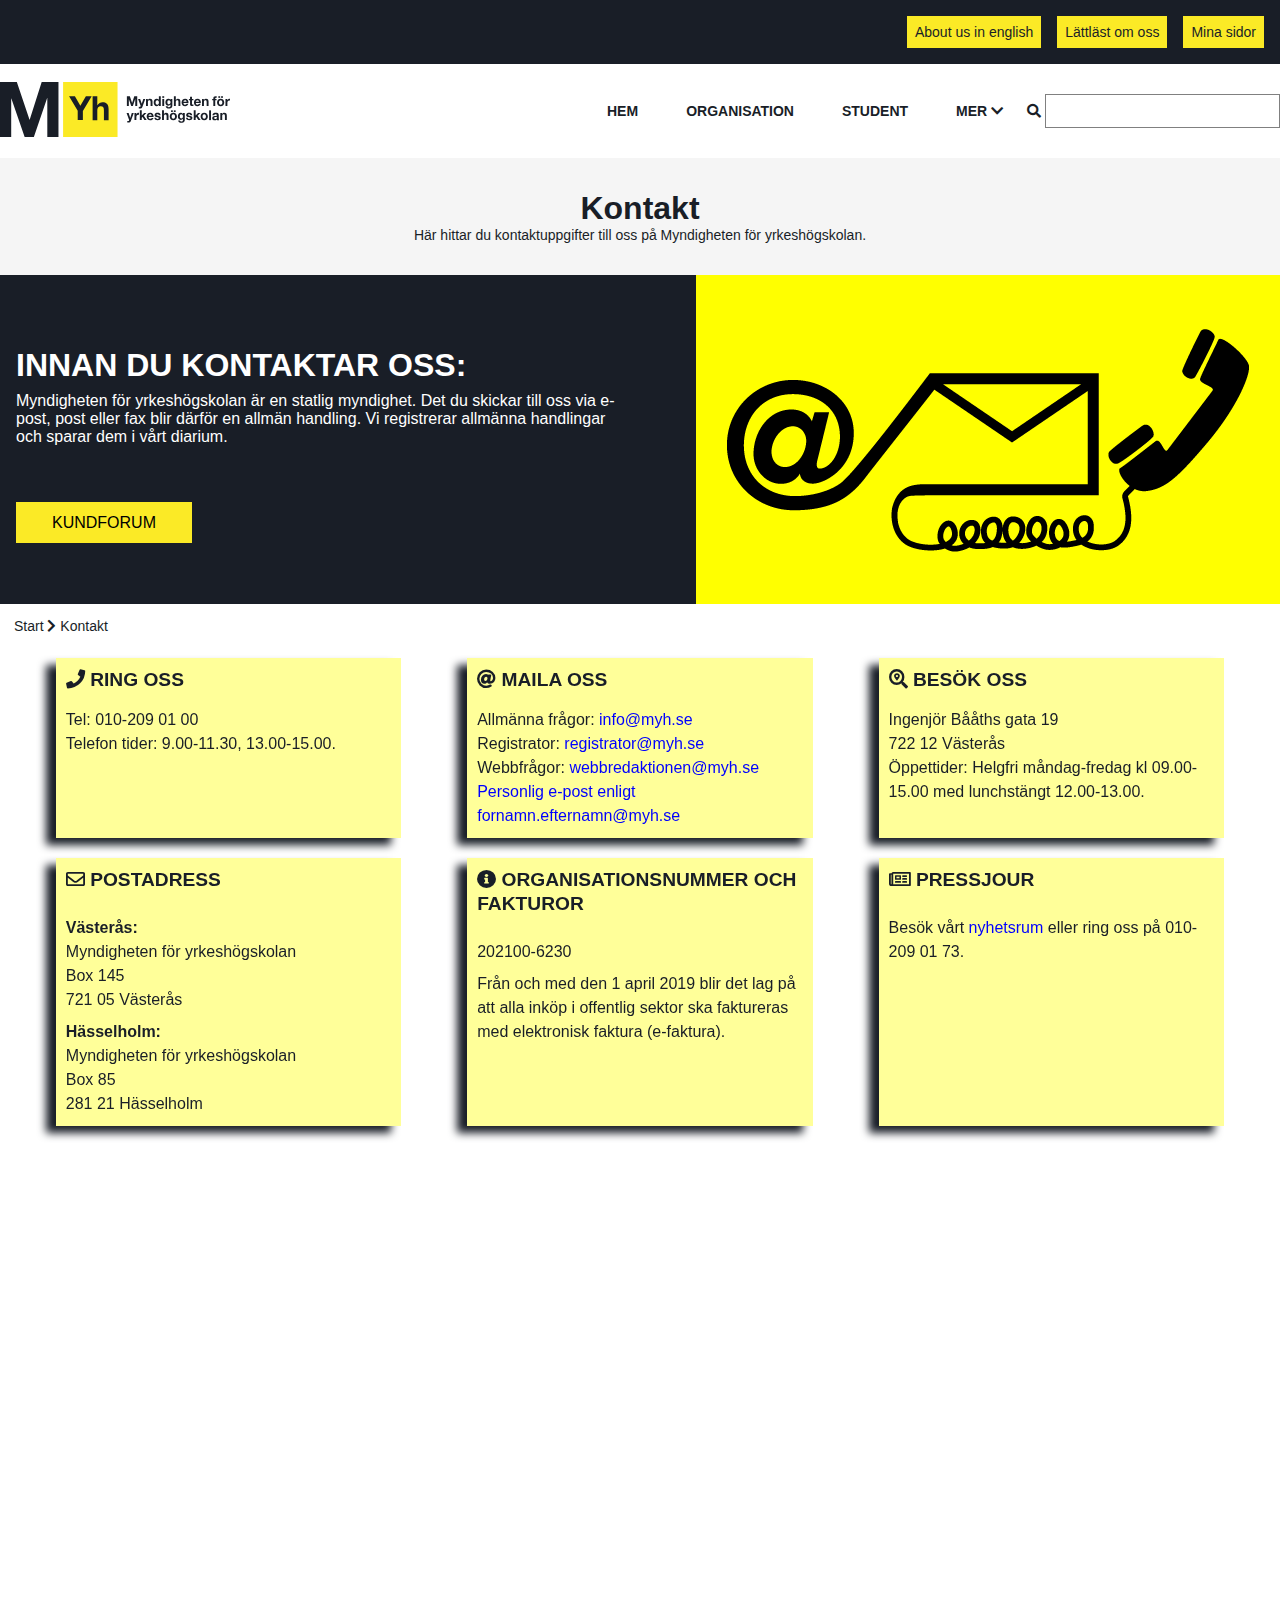
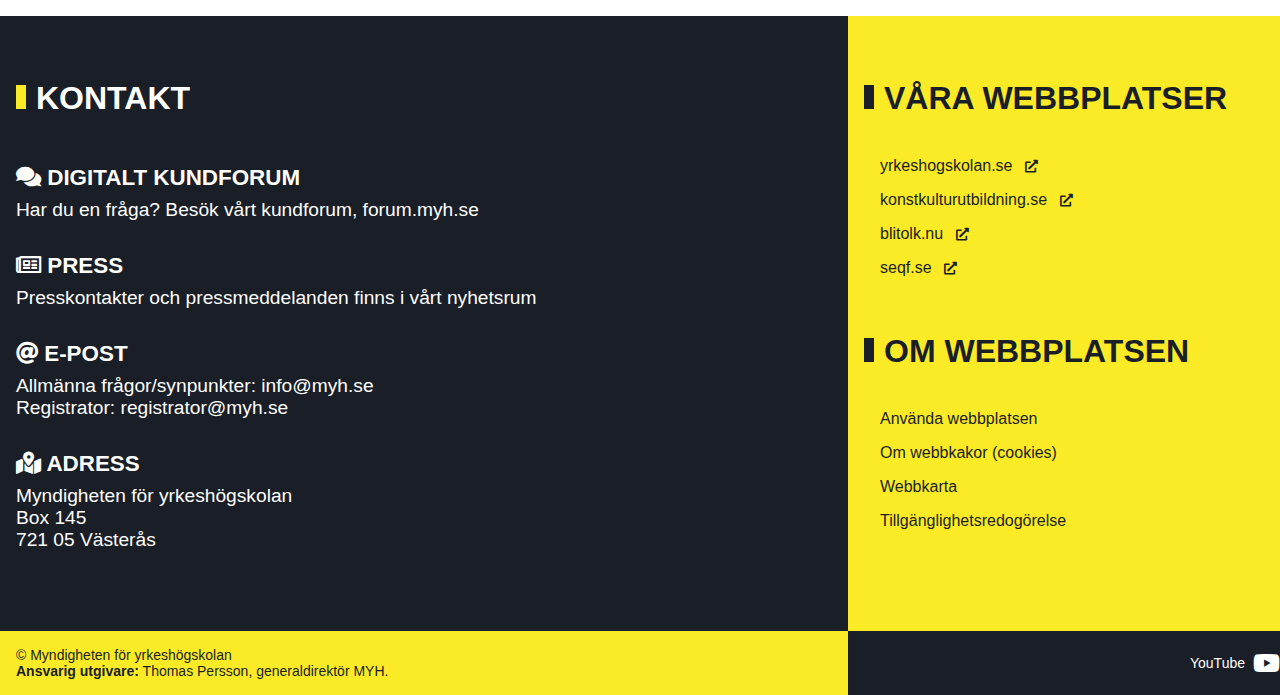
==== kontakt.html @ 9a9614d8 "remove 3 buttons" ====
<!DOCTYPE html>
<html lang="sv">
  <head>
    <meta charset="UTF-8" />
    <meta name="viewport" content="width=device-width, initial-scale=1.0" />
    <title>MYH - Kontakt</title>

    <!-- FontAwesome Icons -->
    <link rel="stylesheet" href="./assets/fontawsome/css/all.min.css" />
    <!-- Style -->
    <link rel="stylesheet" href="./assets/css/style.css" />
  </head>
  <body>
    <!-- Header -->
    <header>
      <!-- Topnav -->
      <ul class="topnav">
        <li><a href="#">Mina sidor</a></li>
        <li><a href="#">Lättläst om oss</a></li>
        <li><a href="#">About us in english</a></li>
      </ul>

      <!-- Navbar-->
      <nav id="navbar" class="main-nav">
        <div class="container">
          <a href="index.html"
            ><img class="logo" src="./assets/images/logo-myh.svg" alt="MYH.se"
          /></a>
          <ul class="menu">
            <li class="item"><a href="index.html" class="menu-nav">Hem</a></li>
            <li class="item"><a href="#" class="menu-nav">Organisation</a></li>
            <li class="item"><a href="#" class="menu-nav">Student</a></li>
            <li class="item">
              <label for="toggle" class="menu-nav"
                >Mer <i class="fas fa-chevron-down"></i></label
              ><input type="checkbox" id="toggle" />
              <ul class="sub-menu">
                <li class="sub-item">
                  <a href="verksamhetsomraden.html">Verksamhetsområden</a>
                </li>
                <li class="sub-item">
                  <a href="lagar-regler-tillsyn.html"
                    >Lagar, regeler, tillsyn</a
                  >
                </li>
                <li class="sub-item"><a href="statistik.html">Statistik</a></li>
                <li class="sub-item">
                  <a href="publikationer.html">Publikationer</a>
                </li>
                <li class="sub-item"><a href="om-oss.html">Om oss</a></li>
                <li class="sub-item"><a href="kontakt.html">Kontakt</a></li>
              </ul>
            </li>
            <li>
              <label for="search-bar"><i class="fas fa-search"></i> </label><input id="search-bar" type="text" /> 
            </li>
          </ul>
        </div>
      </nav>
    </header>

    <!-- Main -->
    <main>
      <section class="page-title">
        <h1>Kontakt</h1>
        <p class="page-title-p">
          Här hittar du kontaktuppgifter till oss på Myndigheten för yrkeshögskolan.
        </p>
      </section>
      <section class="about-us">
        <div class="container"> <!--- START OF MAIN CONTAINER --->
          <div class="contact-page-wrapper"> <!-- START OF CONTACT-PAGE-WRAPPER DIV -->
            <div class="contact-content">
              <div class="contact-landing-graphic-wrapper">
                <div class="contact-landing-text">
                  <h2>Innan du kontaktar oss:</h2>
                  <p>
                    Myndigheten för yrkeshögskolan är en statlig myndighet. Det du skickar till oss via e-post, post eller fax blir därför en allmän handling. Vi registrerar allmänna handlingar och sparar dem i vårt diarium.
                  </p>
                  <a href="#" class="forum-button">Kundforum</a>
                </div>
                <img src="assets/images/kontakt/kontakt.png" alt="" srcset="">
              </div>
          <nav class="breadcrumbs"><a href="index.html">Start </a><i class="fas fa-chevron-right"></i> Kontakt</nav>
              <div class="contact-cards-wrapper">
                <div class="contact-card">
                  <h3><i class="fas fa-phone"></i> Ring oss</h3>
                  <ul class="contact-card-list-hidden">
                    <li>Tel: 010-209 01 00</li>
                    <li>Telefon tider: 9.00-11.30, 13.00-15.00.</li>
                  </ul>
                </div>
                <div class="contact-card">
                  <h3><i class="fas fa-at"></i> Maila oss</h3>
                  <ul class="contact-card-list-hidden">
                    <li>Allmänna frågor: <a href = "mailto: info@myh.se">info@myh.se</a></li>
                    <li>Registrator: <a href = "mailto: registrator@myh.se">registrator@myh.se</a></li>
                    <li>Webbfrågor: <a href = "mailto: webbredaktionen@myh.se">webbredaktionen@myh.se</a></li>
                    <li><a href = "mailto: fornamn.efternamn@myh.se">Personlig e-post enligt fornamn.efternamn@myh.se</a></li>
                  </ul>
                </div>
                <div class="contact-card">
                  <h3><i class="fas fa-search-location"></i> Besök Oss</h3>
                  <ul class="contact-card-list-hidden">
                    <li>Ingenjör Bååths gata 19</li>
                    <li>722 12 Västerås</li>
                    <li>Öppettider: Helgfri måndag-fredag kl 09.00-15.00 med lunchstängt 12.00-13.00.</li>
                  </ul>
                </div>
                <div class="contact-card">
                    <h3><i class="far fa-envelope"></i> Postadress</h3>
                    <p><b>Västerås: </b></p>
                    <ul class="contact-card-list-hidden">
                      <li>Myndigheten för yrkeshögskolan</li>
                      <li>Box 145</li>
                      <li>721 05 Västerås</li>
                    </ul>
                    <p><b>Hässelholm: </b></p>
                    <ul class="contact-card-list-hidden">
                      <li>Myndigheten för yrkeshögskolan</li>
                      <li>Box 85</li>
                      <li>281 21 Hässelholm</li>
                    </ul>
                  </div>
                  <div class="contact-card">
                    <h3><i class="fas fa-info-circle"></i> Organisationsnummer och fakturor</h3>
                    <p>202100-6230</p>
                    <p>Från och med den 1 april 2019 blir det lag på att alla inköp i offentlig sektor ska faktureras med elektronisk faktura (e-faktura).</p>
                  </div>
                  <div class="contact-card">
                    <h3><i class="far fa-newspaper"></i> Pressjour</h3>
                    <p>Besök vårt <a href="#nyheter.html" span style="color:blue">nyhetsrum</a></span> eller ring oss på 010-209 01 73.</p>
                  </div>
                </div>
                <div class="iframe-container">
                <iframe src="https://www.google.com/maps/embed?pb=!1m18!1m12!1m3!1d10517.814602333347!2d16.542907167586336!3d59.60856033281097!2m3!1f0!2f0!3f0!3m2!1i1024!2i768!4f13.1!3m3!1m2!1s0x465e613c65e4ce1b%3A0x629a979ccf188f96!2sMyndigheten%20f%C3%B6r%20yrkesh%C3%B6gskolan!5e0!3m2!1ssv!2sse!4v1603827996601!5m2!1ssv!2sse" width="600" height="450" frameborder="0" style="border:0;" allowfullscreen="" aria-hidden="false" tabindex="0"></iframe>
              </div>
              </div>
            </div>
            </div>
          </div> <!-- END CONTACT PAGE WRAPPER -->
        </div> <!-- END OF MAIN CONTAINER-->
      </section>
    </main>

    <!-- Footer -->
    <footer>
      <!-- Main footer -->
      <div class="footer-main">
        <!-- Footer Container -->
        <div class="container">
          <!-- Left side -->
          <div class="footer-left">
            <h2>Kontakt</h2>
            <!-- Contact Item -->
            <div class="footer-contact">
              <p class="contact-title">
                <i class="fas fa-comments"></i> Digitalt kundforum
              </p>
              <p>Har du en fråga? Besök vårt kundforum, forum.myh.se</p>
            </div>
            <!-- Contact Item -->
            <div class="footer-contact">
              <p class="contact-title">
                <i class="far fa-newspaper"></i> Press
              </p>
              <p>Presskontakter och pressmeddelanden finns i vårt nyhetsrum</p>
            </div>
            <!-- Contact Item -->
            <div class="footer-contact">
              <p class="contact-title"><i class="fas fa-at"></i> E-post</p>
              <p>
                Allmänna frågor/synpunkter: info@myh.se<br />
                Registrator: registrator@myh.se
              </p>
            </div>
            <!-- Contact Item -->
            <div class="footer-contact">
              <p class="contact-title">
                <i class="fas fa-map-marked-alt"></i> Adress
              </p>
              <p>
                Myndigheten för yrkeshögskolan<br />
                Box 145<br />
                721 05 Västerås
              </p>
            </div>
          </div>
          <!-- Right side -->
          <div class="footer-right">
            <!-- Other external websites -->
            <div class="external-websites">
              <h2>Våra webbplatser</h2>
              <ul>
                <li>
                  <a href="https://www.yrkeshogskolan.se/" target="_blank">
                    yrkeshogskolan.se <i class="fas fa-external-link-alt"></i>
                  </a>
                </li>
                <li>
                  <a
                    href="https://www.konstkulturutbildning.se/"
                    target="_blank"
                  >
                    konstkulturutbildning.se
                    <i class="fas fa-external-link-alt"></i>
                  </a>
                </li>
                <li>
                  <a href="https://www.myh.se/blitolk/" target="_blank">
                    blitolk.nu <i class="fas fa-external-link-alt"></i>
                  </a>
                </li>
                <li>
                  <a href="https://www.seqf.se/" target="_blank">
                    seqf.se <i class="fas fa-external-link-alt"></i>
                  </a>
                </li>
              </ul>
            </div>
            <!-- Internal Links -->
            <div class="internal-links">
              <h2>Om webbplatsen</h2>
              <ul>
                <li><a href="#">Använda webbplatsen</a></li>
                <li><a href="#">Om webbkakor (cookies)</a></li>
                <li><a href="#">Webbkarta</a></li>
                <li><a href="#">Tillgänglighetsredogörelse</a></li>
              </ul>
            </div>
          </div>
        </div>
      </div>
      <!-- Footer bar -->
      <div class="footer-bar">
        <div class="container">
          <div class="footer-left">
            <p>© Myndigheten för yrkeshögskolan</p>
            <p>
              <strong>Ansvarig utgivare:</strong> Thomas Persson,
              generaldirektör MYH.
            </p>
          </div>
          <div class="footer-right youtube">
            <a
              href="https://www.youtube.com/channel/UC8iPn0eKy-5vQ6Mx_-ep-KA"
              target="_blank"
              >YouTube <i class="fab fa-youtube"></i
            ></a>
          </div>
        </div>
      </div>
    </footer>
    <script src="./assets/js/main.js"></script>
  </body>
</html>
---- assets/css/style.css ----
@charset "UTF-8";
* {
  -webkit-box-sizing: border-box;
          box-sizing: border-box;
  margin: 0;
  padding: 0;
}

img {
  max-width: 100%;
  height: auto;
}

a {
  color: #191e27;
  text-decoration: none;
}

a:hover {
  text-decoration: underline;
}

body {
  font-family: Verdana, Geneva, Tahoma, sans-serif;
  font-size: 14px;
  color: #191e27;
}

.container {
  max-width: 1280px;
  margin: 0 auto;
}

.hero {
  width: 100%;
  height: 628px;
  overflow: hidden;
}

.slideshow {
  width: 100%;
  height: 100%;
  background: slategrey;
  position: relative;
  display: -webkit-box;
  display: -ms-flexbox;
  display: flex;
  -webkit-box-align: center;
      -ms-flex-align: center;
          align-items: center;
}

.slide {
  width: 100%;
  height: 100%;
  padding: 125px 113px;
  display: -webkit-box;
  display: -ms-flexbox;
  display: flex;
  -webkit-box-align: center;
      -ms-flex-align: center;
          align-items: center;
  -webkit-box-pack: center;
      -ms-flex-pack: center;
          justify-content: center;
  position: absolute;
  left: 0;
  top: 0;
}

.slide-active {
  z-index: 2;
  -webkit-animation: show-slide 1s ease-out;
          animation: show-slide 1s ease-out;
}

.slide-previous {
  z-index: 1;
}

.slide-image {
  top: 0;
  left: 0;
  width: 100%;
  height: 100%;
  background-repeat: no-repeat;
  background-size: cover;
  background-position: center;
  position: absolute;
  -webkit-filter: brightness(40%);
          filter: brightness(40%);
}

.slide-image-1 {
  background-image: url("../images/slideshow/i1.jpg");
}

.slide-image-2 {
  background-image: url("../images/slideshow/i2.jpg");
}

.slide-image-3 {
  background-image: url("../images/slideshow/i3.jpg");
}

.slide-text {
  position: relative;
}

.slide-text h2 {
  font-size: 50px;
  color: white;
  text-transform: uppercase;
  margin-bottom: 76px;
}

.slide-text .slide-button {
  font-size: 25px;
  background-color: #fbea26;
  color: black;
  padding: 12px 36px;
  text-transform: uppercase;
  text-decoration: none;
}

.slide-arrow-left,
.slide-arrow-right {
  position: absolute;
  background: transparent;
  border: none;
  background-repeat: no-repeat;
  background-size: 34px;
  background-position: center;
  width: 74px;
  height: 100px;
  cursor: pointer;
  -webkit-transition: background-size 0.2s ease-out;
  transition: background-size 0.2s ease-out;
  z-index: 2;
}

.slide-arrow-left:hover,
.slide-arrow-right:hover {
  background-size: 40px;
}

.slide-arrow-left {
  left: 0;
  background-image: url("../images/slideshow/left-arrow.svg");
}

.slide-arrow-right {
  right: 0;
  background-image: url("../images/slideshow/right-arrow.svg");
}

@-webkit-keyframes show-slide {
  0% {
    -webkit-transform: translateX(100%);
            transform: translateX(100%);
  }
  100% {
    -webkit-transform: translateX(0);
            transform: translateX(0);
  }
}

@keyframes show-slide {
  0% {
    -webkit-transform: translateX(100%);
            transform: translateX(100%);
  }
  100% {
    -webkit-transform: translateX(0);
            transform: translateX(0);
  }
}

/* TOPNAV starts here */
.topnav {
  list-style-type: none;
  margin: 0;
  padding: 0;
  overflow: hidden;
  padding: 1rem 0 1rem 1rem;
  margin: 0rem;
  background-color: #191e27;
  color: #dddddd;
}

.topnav li {
  float: right;
}

.topnav li a {
  display: block;
  padding: 8px;
  text-align: center;
  text-decoration: none;
  color: #191e27;
  background-color: #fbea26;
  margin-right: 1rem;
}

.topnav li a:hover {
  background-color: #191e27;
  color: #fbea26;
}

/* this is the right bag*/
/* TOPNAV ends here */
/* NAVBAR starts here */
.main-nav {
  background-color: #ffffff;
  z-index: 999;
}

.main-nav .container {
  display: -webkit-box;
  display: -ms-flexbox;
  display: flex;
  -webkit-box-align: center;
      -ms-flex-align: center;
          align-items: center;
  -webkit-box-pack: justify;
      -ms-flex-pack: justify;
          justify-content: space-between;
}

.main-nav .sub-menu {
  display: none;
}

.main-nav a {
  color: #191e27;
  text-decoration: none;
}

.main-nav ul {
  list-style: none;
}

.main-nav .logo {
  height: 55px;
}

.main-nav .menu {
  display: -webkit-box;
  display: -ms-flexbox;
  display: flex;
  height: 100%;
  -webkit-box-align: center;
      -ms-flex-align: center;
          align-items: center;
  -webkit-box-pack: justify;
      -ms-flex-pack: justify;
          justify-content: space-between;
  text-align: center;
}

.main-nav .menu .item {
  position: relative;
  display: -webkit-box;
  display: -ms-flexbox;
  display: flex;
  -webkit-box-align: center;
      -ms-flex-align: center;
          align-items: center;
  font-size: 1em;
  font-weight: bold;
  text-transform: uppercase;
  line-height: 1em;
  -webkit-transition: all 0.2s ease-in-out;
  transition: all 0.2s ease-in-out;
}

.main-nav .menu .item:hover {
  background-color: #fbea26;
}

.main-nav .menu .item input[type="checkbox" i] {
  position: absolute;
  left: -9999999px;
}

.main-nav .menu .item #toggle:checked ~ .sub-menu {
  display: block;
  position: absolute;
  top: 100%;
  left: 0;
  width: 250px;
  padding: 1em;
  line-height: 1.8em;
  background-color: #fbea26;
  color: #191e27;
  text-align: left;
  z-index: 99;
}

.main-nav .menu .item #toggle:checked ~ .sub-menu .sub-item {
  border-bottom: 1px solid #191e27;
}

.main-nav .menu .menu-nav {
  padding: 2.5rem 1.5rem;
  -webkit-transition: padding 0.4s ease-out;
  transition: padding 0.4s ease-out;
}

.main-nav #search-bar {
  padding: 6px;
  border: 1px solid grey;
  font-size: 17px;
}

.sticky {
  position: fixed;
  top: 0;
  right: 0;
  left: 0;
  -webkit-box-shadow: 0px 2px 5px 1px rgba(0, 0, 0, 0.4);
  box-shadow: 0px 2px 5px 1px rgba(0, 0, 0, 0.4);
}

.sticky .menu .menu-nav {
  padding: 2rem 1.5rem;
}

/* NAVBAR ends here */
.services {
  -ms-grid-columns: 5px 2fr 20px 1fr 5px;
      grid-template-columns: 5px 2fr 20px 1fr 5px;
  -ms-grid-rows: 1fr;
      grid-template-rows: 1fr;
  display: -ms-grid;
  display: grid;
      grid-template-areas: ". services-main . calender-main .";
  padding: 4rem 0;
}

.services #services-main {
  background-color: #fbea26;
  -ms-grid-columns: 3fr 2fr;
      grid-template-columns: 3fr 2fr;
  -ms-grid-rows: (1fr)[7];
      grid-template-rows: repeat(7, 1fr);
  display: -ms-grid;
  display: grid;
      grid-template-areas: "item-1 item-8" "item-2 item-8" "item-3 item-8" "item-4 item-8" "item-5 item-8" "item-6 item-8" "item-7 item-8";
  -ms-grid-row: 1;
  -ms-grid-column: 2;
  grid-area: services-main;
  padding: 1rem;
}

.services #services-main .item {
  border-bottom: solid 2px;
  display: -webkit-box;
  display: -ms-flexbox;
  display: flex;
  -webkit-box-align: center;
      -ms-flex-align: center;
          align-items: center;
  margin-right: 1rem;
  padding: 0 0.4rem;
  -webkit-transition: all 0.3s ease-out;
  transition: all 0.3s ease-out;
}

.services #services-main .item:hover {
  background-color: rgba(25, 30, 39, 0.2);
  padding-left: 1.5rem;
}

.services #services-main .item-1 {
  text-transform: uppercase;
  font-size: 30px;
}

.services #services-main .item-7 {
  border: transparent;
}

.services #services-main .item-8 {
  background-color: #191e27;
  display: -webkit-box;
  display: -ms-flexbox;
  display: flex;
  -webkit-box-align: center;
      -ms-flex-align: center;
          align-items: center;
  -webkit-box-pack: center;
      -ms-flex-pack: center;
          justify-content: center;
  margin: 5px;
}

.services #services-main .item-8 > p {
  color: white;
  margin: 10px;
}

.services #services-main #left {
  font-size: 20px;
}

.services #services-main #left > p:hover {
  cursor: pointer;
}

.services #services-main .item-1 {
  -ms-grid-row: 1;
  -ms-grid-column: 1;
  grid-area: item-1;
}

.services #services-main .item-2 {
  -ms-grid-row: 2;
  -ms-grid-column: 1;
  grid-area: item-2;
}

.services #services-main .item-3 {
  -ms-grid-row: 3;
  -ms-grid-column: 1;
  grid-area: item-3;
}

.services #services-main .item-4 {
  -ms-grid-row: 4;
  -ms-grid-column: 1;
  grid-area: item-4;
}

.services #services-main .item-5 {
  -ms-grid-row: 5;
  -ms-grid-column: 1;
  grid-area: item-5;
}

.services #services-main .item-6 {
  -ms-grid-row: 6;
  -ms-grid-column: 1;
  grid-area: item-6;
}

.services #services-main .item-7 {
  -ms-grid-row: 7;
  -ms-grid-column: 1;
  grid-area: item-7;
}

.services #services-main .item-8 {
  -ms-grid-row: 1;
  -ms-grid-row-span: 7;
  -ms-grid-column: 2;
  grid-area: item-8;
}

.services #calender-main {
  -ms-grid-columns: 2fr 4fr;
      grid-template-columns: 2fr 4fr;
  -ms-grid-rows: 1fr 0.7fr (1fr)[3] 0.5fr;
      grid-template-rows: 1fr 0.7fr repeat(3, 1fr) 0.5fr;
  display: -ms-grid;
  display: grid;
      grid-template-areas: "list-1 list-1" "list-2 list-2" "list-3 list-4" "list-5 list-6" "list-7 list-8" "list-9 list-9";
  position: relative;
  border: solid 2.5px;
  -ms-grid-row: 1;
  -ms-grid-column: 4;
  grid-area: calender-main;
}

.services #calender-main .list {
  display: -webkit-box;
  display: -ms-flexbox;
  display: flex;
  -webkit-box-align: center;
      -ms-flex-align: center;
          align-items: center;
}

.services #calender-main .text {
  margin-left: 15px;
}

.services #calender-main #grey {
  background-color: lightgrey;
}

.services #calender-main #date {
  font-size: 50px;
}

.services #calender-main .list-1 {
  background-color: #fbea26;
  border-bottom: solid 2.5px;
  text-transform: uppercase;
  font-size: 20px;
}

.services #calender-main .list-2 {
  font-size: 17px;
}

.services #calender-main .list-9 {
  border-top: solid 2.5px;
}

.services #calender-main #last {
  margin-left: 250px;
  text-decoration: underline;
}

.services #calender-main #last:hover {
  cursor: pointer;
}

.services #calender-main .list-1 {
  -ms-grid-row: 1;
  -ms-grid-column: 1;
  -ms-grid-column-span: 2;
  grid-area: list-1;
}

.services #calender-main .list-2 {
  -ms-grid-row: 2;
  -ms-grid-column: 1;
  -ms-grid-column-span: 2;
  grid-area: list-2;
}

.services #calender-main .list-3 {
  -ms-grid-row: 3;
  -ms-grid-column: 1;
  grid-area: list-3;
}

.services #calender-main .list-4 {
  -ms-grid-row: 3;
  -ms-grid-column: 2;
  grid-area: list-4;
}

.services #calender-main .list-5 {
  -ms-grid-row: 4;
  -ms-grid-column: 1;
  grid-area: list-5;
}

.services #calender-main .list-6 {
  -ms-grid-row: 4;
  -ms-grid-column: 2;
  grid-area: list-6;
}

.services #calender-main .list-7 {
  -ms-grid-row: 5;
  -ms-grid-column: 1;
  grid-area: list-7;
}

.services #calender-main .list-8 {
  -ms-grid-row: 5;
  -ms-grid-column: 2;
  grid-area: list-8;
}

.services #calender-main .list-9 {
  -ms-grid-row: 6;
  -ms-grid-column: 1;
  -ms-grid-column-span: 2;
  grid-area: list-9;
}

.news-section {
  padding: 4rem 0;
  background-color: #c4c4c4;
}

@media (max-width: 730px) {
  .news-section {
    padding: 2rem;
  }
}

@media (max-width: 600px) {
  .news-section {
    padding: 2rem 1rem;
  }
}

@media (max-width: 500px) {
  .news-section {
    padding: 1.5rem 0.3rem;
  }
}

.news-section h2 {
  font-size: 2.4rem;
  margin-bottom: 2rem;
  text-transform: uppercase;
}

.news-section .news-content {
  display: -webkit-box;
  display: -ms-flexbox;
  display: flex;
  -webkit-box-pack: justify;
      -ms-flex-pack: justify;
          justify-content: space-between;
}

@media (max-width: 730px) {
  .news-section .news-content {
    -webkit-box-orient: vertical;
    -webkit-box-direction: normal;
        -ms-flex-direction: column;
            flex-direction: column;
  }
}

.news-section .news-content .news-item {
  -ms-flex-preferred-size: 32%;
      flex-basis: 32%;
  padding: 0.5rem;
}

@media (max-width: 800px) {
  .news-section .news-content .news-item {
    -ms-flex-preferred-size: 33%;
        flex-basis: 33%;
  }
}

@media (max-width: 730px) {
  .news-section .news-content .news-item {
    -ms-flex-preferred-size: 100%;
        flex-basis: 100%;
  }
}

.news-section .news-content .news-item img {
  width: 100%;
  height: 190px;
  -o-object-fit: cover;
     object-fit: cover;
  opacity: 1;
  -webkit-transition: opacity 0.2s ease-out;
  transition: opacity 0.2s ease-out;
}

.news-section .news-content .news-item img:hover {
  opacity: 0.7;
}

.news-section .news-content .news-item figcaption {
  margin-top: 1rem;
}

.news-section .news-content .news-item figcaption h3 {
  margin-bottom: 0.3rem;
}

.btn-myh {
  -webkit-box-sizing: border-box;
          box-sizing: border-box;
  padding: 4rem;
  background-color: #eee8e8;
}

.btn-anmal,
.btn-hitta,
.btn-ledare,
.btn-gd {
  height: 5rem;
  width: 3rem;
  font-size: medium;
  font-weight: bold;
  font-size: 1em;
  text-align: center;
  padding: 2rem;
  border: none;
  border-radius: 1rem;
  text-decoration: none;
  display: inline-block;
  min-width: 350px;
}

.btn-anmal {
  background-color: #04041f;
  color: #ffffff;
}

.btn-anmal:hover {
  background-color: #fbea26;
  color: #191e27;
}

.btn-anmal:active {
  position: relative;
  top: 8px;
}

.btn-hitta {
  background-color: #0b2415;
  color: #ffffff;
}

.btn-hitta:hover {
  background-color: #fbea26;
  color: #191e27;
}

.btn-hitta:active {
  position: relative;
  top: 8px;
}

.btn-ledare {
  background-color: #1b1d5c;
  color: #ffffff;
}

.btn-ledare:hover {
  background-color: #fbea26;
  color: #191e27;
}

.btn-ledare:active {
  position: relative;
  top: 8px;
}

.btn-gd {
  background-color: #1dbef2;
  color: #ffffff;
}

.btn-gd:hover {
  background-color: #fbea26;
  color: #191e27;
}

.btn-gd:active {
  position: relative;
  top: 8px;
}

footer .footer-main {
  background: -webkit-gradient(linear, left top, right top, color-stop(60%, #191e27), color-stop(40%, #fbea26));
  background: linear-gradient(90deg, #191e27 60%, #fbea26 40%);
}

footer .container {
  display: -webkit-box;
  display: -ms-flexbox;
  display: flex;
}

@media (max-width: 730px) {
  footer .container {
    -webkit-box-orient: vertical;
    -webkit-box-direction: normal;
        -ms-flex-direction: column;
            flex-direction: column;
  }
}

footer h2 {
  font-size: 2rem;
  text-transform: uppercase;
}

@media (max-width: 1230px) {
  footer h2 {
    font-size: 1.5rem;
  }
}

@media (max-width: 960px) {
  footer h2 {
    font-size: 1.3rem;
  }
}

@media (max-width: 840px) {
  footer h2 {
    font-size: 1rem;
  }
}

footer h2::before {
  content: "";
  width: 10px;
  height: 24px;
  background-color: #fbea26;
  display: inline-block;
  margin-right: 10px;
}

footer .footer-left {
  background-color: #191e27;
  -webkit-box-flex: 2;
      -ms-flex: 2;
          flex: 2;
  padding: 4rem 0 4rem 1rem;
  color: #ffffff;
}

footer .footer-left h2 {
  margin-bottom: 2rem;
}

footer .footer-left .footer-contact {
  padding: 1rem 0;
  font-size: 1.2rem;
}

@media (max-width: 960px) {
  footer .footer-left .footer-contact {
    font-size: 1rem;
  }
}

footer .footer-left .footer-contact .contact-title {
  text-transform: uppercase;
  font-size: 1.4rem;
  font-weight: 600;
  margin-bottom: 0.5rem;
}

@media (max-width: 960px) {
  footer .footer-left .footer-contact .contact-title {
    font-size: 1.2rem;
  }
}

footer .footer-right {
  background-color: #fbea26;
  -webkit-box-flex: 1;
      -ms-flex: 1;
          flex: 1;
  padding: 4rem 0 4rem 1rem;
  color: #191e27;
}

footer .footer-right h2 {
  margin-bottom: 2rem;
}

footer .footer-right h2::before {
  background-color: #191e27;
}

footer .footer-right ul {
  list-style: none;
}

footer .footer-right ul li {
  padding: 0.5rem 1rem;
}

footer .footer-right ul a {
  color: #191e27;
  font-size: 1rem;
}

footer .footer-right .external-websites i {
  font-size: 0.8rem;
  margin-left: 0.5rem;
}

footer .footer-right .internal-links {
  margin-top: 3rem;
}

footer .footer-bar {
  background: -webkit-gradient(linear, left top, right top, color-stop(60%, #fbea26), color-stop(40%, #191e27));
  background: linear-gradient(90deg, #fbea26 60%, #191e27 40%);
}

footer .footer-bar .footer-left {
  background-color: #fbea26;
  padding: 1rem 0 1rem 1rem;
  color: #191e27;
}

@media (max-width: 730px) {
  footer .footer-bar .footer-left {
    text-align: center;
  }
}

footer .footer-bar .footer-right {
  background-color: #191e27;
  padding: 1rem 0 1rem 1rem;
  color: #ffffff;
  display: -webkit-box;
  display: -ms-flexbox;
  display: flex;
  -webkit-box-pack: end;
      -ms-flex-pack: end;
          justify-content: flex-end;
  -webkit-box-align: center;
      -ms-flex-align: center;
          align-items: center;
}

footer .footer-bar .footer-right a {
  color: #ffffff;
  display: -webkit-box;
  display: -ms-flexbox;
  display: flex;
  -webkit-box-align: center;
      -ms-flex-align: center;
          align-items: center;
}

footer .footer-bar .youtube i {
  font-size: 1.5rem;
  margin-left: 0.5rem;
}

@media (max-width: 1230px) {
  footer .footer-bar .youtube {
    padding-right: 1rem;
    padding-left: 0;
  }
}

@media (max-width: 730px) {
  footer .footer-bar .youtube {
    -webkit-box-pack: center;
        -ms-flex-pack: center;
            justify-content: center;
  }
}

.contact-page-wrapper h1 {
  color: white;
  font-size: 3rem;
  text-transform: uppercase;
}

.contact-page-wrapper h2 {
  color: white;
  font-size: 2rem;
  text-transform: uppercase;
}

.contact-page-wrapper p {
  font-size: 1rem;
  padding-top: 0.5rem;
}

.contact-landing-graphic-wrapper {
  background-color: #191e27;
  display: -webkit-box;
  display: -ms-flexbox;
  display: flex;
  -webkit-box-align: center;
      -ms-flex-align: center;
          align-items: center;
  color: white;
  padding-left: 1rem;
}

.contact-landing-graphic-wrapper h1 {
  padding-bottom: 60px;
}

.contact-landing-graphic-wrapper p {
  margin-right: 10%;
  padding-bottom: 10%;
}

.contact-cards-wrapper {
  display: -webkit-box;
  display: -ms-flexbox;
  display: flex;
  -webkit-box-pack: space-evenly;
      -ms-flex-pack: space-evenly;
          justify-content: space-evenly;
  -ms-flex-wrap: wrap;
      flex-wrap: wrap;
}

.contact-card {
  background-color: #ffff99;
  -webkit-filter: drop-shadow(-10px 7px 4px #191e27);
          filter: drop-shadow(-10px 7px 4px #191e27);
  width: 27%;
  padding: 10px;
  margin: 10px;
  line-height: 1.5rem;
}

.contact-card h3 {
  font-size: 1.2rem;
  padding: 0 0 1rem 0;
  text-transform: uppercase;
}

.contact-card-list-hidden {
  list-style: none;
  font-size: 1rem;
}

.contact-card-list-hidden a {
  color: blue;
}

.iframe-container {
  display: -webkit-box;
  display: -ms-flexbox;
  display: flex;
  -webkit-box-pack: center;
      -ms-flex-pack: center;
          justify-content: center;
  padding: 10px 0 20px 0;
}

.forum-button {
  font-size: 1rem;
  background-color: #fbea26;
  color: black;
  padding: 12px 36px;
  text-transform: uppercase;
  text-decoration: none;
}

@media only screen and (max-width: 420px) {
  .contact-landing-graphic-wrapper {
    padding-left: 0;
    -webkit-box-orient: vertical;
    -webkit-box-direction: reverse;
        -ms-flex-direction: column-reverse;
            flex-direction: column-reverse;
  }
  .contact-landing-graphic-wrapper img {
    margin-bottom: 3%;
  }
  .contact-landing-graphic-wrapper h2 {
    color: white;
    font-size: 1rem;
    text-transform: uppercase;
    text-align: center;
  }
  .contact-landing-graphic-wrapper p {
    padding: 0 3% 0 3%;
    margin-top: 5%;
    margin-bottom: 10%;
    text-align: center;
    font-size: 1rem;
  }
  .contact-card {
    background-color: #ffff99;
    -webkit-filter: drop-shadow(-10px 7px 4px #191e27);
            filter: drop-shadow(-10px 7px 4px #191e27);
    width: 70%;
    margin: 3%;
    line-height: 1.3rem;
    font-size: 1rem;
    word-break: break-word;
  }
  .contact-card h3 {
    font-size: 1rem;
    text-transform: uppercase;
  }
  .contact-card li {
    font-size: 1rem;
  }
  .contact-card p {
    font-size: 1rem;
  }
  .contact-landing-text {
    display: -webkit-box;
    display: -ms-flexbox;
    display: flex;
    -webkit-box-orient: vertical;
    -webkit-box-direction: normal;
        -ms-flex-direction: column;
            flex-direction: column;
    -webkit-box-pack: center;
        -ms-flex-pack: center;
            justify-content: center;
    -webkit-box-align: center;
        -ms-flex-align: center;
            align-items: center;
  }
  .forum-button {
    margin-bottom: 5%;
  }
}

.breadcrumbs {
  padding: 1em;
}

.about-container {
  display: -webkit-box;
  display: -ms-flexbox;
  display: flex;
  -webkit-box-pack: justify;
      -ms-flex-pack: justify;
          justify-content: space-between;
  padding: 1em 0;
  background-color: #f5f5f5;
}

.about-container .landing-page-heading {
  padding-left: 0.8rem;
}

.about-container .main-section {
  -webkit-box-flex: 2;
      -ms-flex: 2;
          flex: 2;
  margin-right: 1em;
  padding-left: 1em;
  background-color: white;
}

.about-container .main-section article {
  margin: 1em;
  background-color: white;
}

.about-container .main-section article .preamble {
  margin: 1em 3em 1em 0;
}

.about-container .main-section article p {
  margin: 1em 4em 1em 0;
}

.about-container .main-section article .landing-page-img {
  width: 100%;
}

.about-container aside {
  -webkit-box-flex: 1;
      -ms-flex: 1;
          flex: 1;
  padding-left: 1em;
  margin-left: 1em;
  display: -webkit-box;
  display: -ms-flexbox;
  display: flex;
  -webkit-box-orient: vertical;
  -webkit-box-direction: normal;
      -ms-flex-direction: column;
          flex-direction: column;
  background-color: white;
  padding: 1em;
}

.about-container aside .side-menu {
  background-color: #191e27;
  /* för description bredvid active */
}

.about-container aside .side-menu .title {
  color: white;
  font-weight: bold;
}

.about-container aside .side-menu .description {
  color: white;
  max-height: 0;
  overflow: hidden;
  -webkit-transition: max-height 0.3s;
  transition: max-height 0.3s;
}

.about-container aside .side-menu .active + .description {
  max-height: 200px;
  -webkit-transition: max-height 0.2s;
  transition: max-height 0.2s;
}

.about-container aside .side-menu ul {
  list-style: none;
  padding: 1em;
  text-decoration: none;
  line-height: 1.5em;
}

.about-container aside .side-menu ul a {
  color: white;
}

.about-container aside .btn-section {
  margin: 1em 0 0 0;
}

.about-container aside .btn-section .btn {
  height: 5rem;
  width: 100%;
  font-size: medium;
  font-weight: bold;
  font-size: 1em;
  text-align: center;
  padding: 2rem;
  border: none;
  border-radius: 1rem;
  text-decoration: none;
  display: inline-block;
  min-width: 350px;
  margin-bottom: 1em;
  text-transform: uppercase;
}

.about-container aside .btn-section .gd {
  background-color: #174b2c;
  color: white;
  -webkit-transition: all 0.2s ease-in-out;
  transition: all 0.2s ease-in-out;
}

.about-container aside .btn-section .gd:hover {
  background-color: #0b2415;
}

.about-container aside .btn-section .hitta {
  background-color: #fbea26;
  color: #191e27;
  -webkit-transition: all 0.2s ease-in-out;
  transition: all 0.2s ease-in-out;
}

.about-container aside .btn-section .hitta:hover {
  background-color: #d1c004;
}

.about-container aside .competitions {
  background-color: #e7e7e7;
  padding: 1em;
}

.landing-page-heading {
  font-size: 3em;
}

/* PUBLICATIONS starts here */
.breadcrumbs {
  padding: 1em;
}

.publications-container {
  display: -webkit-box;
  display: -ms-flexbox;
  display: flex;
  -webkit-box-pack: justify;
      -ms-flex-pack: justify;
          justify-content: space-between;
  padding: 1em 0;
  background-color: #f5f5f5;
}

.publications-container .landing-page-heading {
  padding-left: 0.8rem;
}

.publications-container .main-section {
  -webkit-box-flex: 2;
      -ms-flex: 2;
          flex: 2;
  margin-right: 1em;
  padding-left: 1em;
  background-color: white;
}

.publications-container .main-section article {
  margin: 1em;
  background-color: white;
}

.publications-container .main-section article .preamble {
  margin: 1em 3em 1em 0;
}

.publications-container .main-section article p {
  margin: 1em 4em 1em 0;
}

.publications-container .main-section article .landing-page-img {
  width: 100%;
}

.publications-container .publication-list .pub-item {
  display: -webkit-box;
  display: -ms-flexbox;
  display: flex;
  border-bottom: 1px solid #8b9ab4;
  background-color: #e5e5e5;
}

.publications-container .publication-list .pub-item img {
  -webkit-box-flex: 1;
      -ms-flex: 1;
          flex: 1;
  padding: 1em;
}

.publications-container .publication-list .pub-item .pub-item-content {
  -webkit-box-flex: 3;
      -ms-flex: 3;
          flex: 3;
  padding: 1em;
}

.publications-container .publication-list .pub-item .pub-item-content .preview .release-date {
  margin-right: 1em;
  text-transform: uppercase;
  font-size: 0.8 em;
  font-weight: bold;
  color: #8b9ab4;
}

.publications-container .page-select {
  display: -webkit-box;
  display: -ms-flexbox;
  display: flex;
  -webkit-box-pack: end;
      -ms-flex-pack: end;
          justify-content: flex-end;
}

.publications-container .page-select .pagination {
  display: -webkit-box;
  display: -ms-flexbox;
  display: flex;
}

.publications-container .page-select .pagination li {
  list-style: none;
  padding: 1em;
  border-left: 1px solid #8b9ab4;
}

.publications-container aside {
  -webkit-box-flex: 1;
      -ms-flex: 1;
          flex: 1;
  padding-left: 1em;
  margin-left: 1em;
  display: -webkit-box;
  display: -ms-flexbox;
  display: flex;
  -webkit-box-orient: vertical;
  -webkit-box-direction: normal;
      -ms-flex-direction: column;
          flex-direction: column;
  background-color: white;
  padding: 1em;
}

.publications-container aside .main-filter {
  display: -webkit-box;
  display: -ms-flexbox;
  display: flex;
  -webkit-box-orient: vertical;
  -webkit-box-direction: normal;
      -ms-flex-direction: column;
          flex-direction: column;
}

.publications-container aside .main-filter .flexbox {
  display: -webkit-box;
  display: -ms-flexbox;
  display: flex;
  -webkit-box-pack: justify;
      -ms-flex-pack: justify;
          justify-content: space-between;
  -webkit-box-align: center;
      -ms-flex-align: center;
          align-items: center;
}

.publications-container aside .main-filter .flexbox i,
.publications-container aside .main-filter .flexbox .publication-search {
  -webkit-box-flex: 1;
      -ms-flex: 1;
          flex: 1;
}

.publications-container aside .main-filter .flexbox .publication-search {
  margin: 1em 0;
}

.publications-container aside .main-filter .flexbox .btn-reset {
  font-size: medium;
  font-weight: bold;
  color: #191e27;
  font-size: 1em;
  text-align: center;
  margin: 1em 0;
  padding: 1rem;
  border: none;
  border-radius: 1rem;
  text-decoration: none;
  display: inline-block;
  background-color: #35ad65;
  -webkit-transition: all 0.1s ease-in-out;
  transition: all 0.1s ease-in-out;
}

.publications-container aside .main-filter .flexbox .btn-reset:hover {
  background-color: #174b2c;
  color: #ffffff;
}

.publications-container aside .filters-section .filter-type {
  padding: 1em 0.5em 1em 0.5em;
  margin: 1em 0 1em 0;
  border-top: 1px solid #8b9ab4;
}

.publications-container aside .filters-section .filter-type .filter-heading {
  font-size: 1.3em;
}

.publications-container aside .filters-section .filter-type .filter-options {
  list-style: none;
  line-height: 1.5em;
}

.publications-container aside .filters-section .filter-type .filter-options li {
  display: -webkit-box;
  display: -ms-flexbox;
  display: flex;
  -webkit-box-pack: justify;
      -ms-flex-pack: justify;
          justify-content: space-between;
  padding: 1em 0;
  margin: 0 1em;
  border-bottom: 1px solid #8b9ab4;
}

.publications-container aside .filters-section .filter-type .filter-options li .reset {
  font-weight: bold;
  margin-left: -1em;
}

.publications-container aside .filters-section .filter-type .filter-options li a {
  color: #0080cc;
  text-decoration: underline;
}

.publications-container .landing-page-heading {
  font-size: 3em;
}

/* PUBLICATIONS ends here */
.page-services .page-content {
  padding: 4rem 0;
  display: -webkit-box;
  display: -ms-flexbox;
  display: flex;
  -webkit-box-pack: justify;
      -ms-flex-pack: justify;
          justify-content: space-between;
  -ms-flex-wrap: wrap;
      flex-wrap: wrap;
}

@media (max-width: 1280px) {
  .page-services .page-content {
    padding: 4rem 1rem;
  }
}

@media (max-width: 1160px) {
  .page-services .page-content {
    padding: 3rem;
  }
}

@media (max-width: 960px) {
  .page-services .page-content {
    padding: 3rem 2rem;
  }
}

@media (max-width: 840px) {
  .page-services .page-content {
    padding: 3rem 1rem;
  }
}

@media (max-width: 730px) {
  .page-services .page-content {
    -webkit-box-orient: vertical;
    -webkit-box-direction: normal;
        -ms-flex-direction: column;
            flex-direction: column;
    padding: 2rem;
  }
}

@media (max-width: 600px) {
  .page-services .page-content {
    padding: 2rem 1rem;
  }
}

.page-services .page-content .sevice-item {
  -ms-flex-preferred-size: 32%;
      flex-basis: 32%;
  padding: 1rem;
  background-color: #ffffff;
  border: 1px solid #ccc;
  border-radius: 5px;
  margin-bottom: 2rem;
  -webkit-transition: border 0.3s ease-out;
  transition: border 0.3s ease-out;
}

@media (max-width: 1160px) {
  .page-services .page-content .sevice-item {
    -ms-flex-preferred-size: 48%;
        flex-basis: 48%;
  }
}

.page-services .page-content .sevice-item:hover {
  border: 1px solid #191e27;
}

.page-services .page-content .sevice-item:hover img {
  border-radius: 5px;
}

.page-services .page-content .sevice-item:hover a {
  text-decoration: none;
}

.page-services .page-content .sevice-item:hover h2 {
  text-decoration: underline;
}

.page-services .page-content .sevice-item img {
  width: 100%;
  height: 211px;
  -webkit-transition: border-radius 0.3s ease-out;
  transition: border-radius 0.3s ease-out;
}

@media (max-width: 1280px) {
  .page-services .page-content .sevice-item h2 {
    font-size: 1rem;
  }
}

.page-title {
  padding: 2rem 0;
  text-align: center;
  background-color: #f5f5f5;
  color: #191e27;
}

.page-title h1 {
  font-size: 2rem;
}

@media (max-width: 730px) {
  .page-title h1 {
    font-size: 1.5rem;
  }
}

.statistic {
  background-color: #fffefe;
  border: black solid 2px;
  margin: 1rem;
}

.statistic .statistic-navbar {
  text-align: left;
  background-color: #191e27;
  padding: 2rem;
  width: 20rem;
  height: 20.6rem;
  float: auto;
  margin-left: 10rem;
}

.statistic .statistic-navbar li a {
  display: block;
  color: #ffffff;
}

.statistic .statistic-navbar li a:hover:not(.active) {
  background-color: #fbea26;
  color: #191e27;
}

.statistic h2 {
  text-align: left;
  padding-left: 5rem;
}

.statistic .float-img {
  float: right;
  padding-right: 10rem;
  height: auto;
  width: auto;
}

.statistic .statistic-main {
  text-align: left;
  padding: 2rem;
}

@media all and (max-width: 480px) {
  .statistic .float-img {
    width: 100%;
    margin: auto;
    float: none;
  }
  .statistic .statistic-navbar {
    width: 100%;
    margin: auto;
    float: none;
  }
}
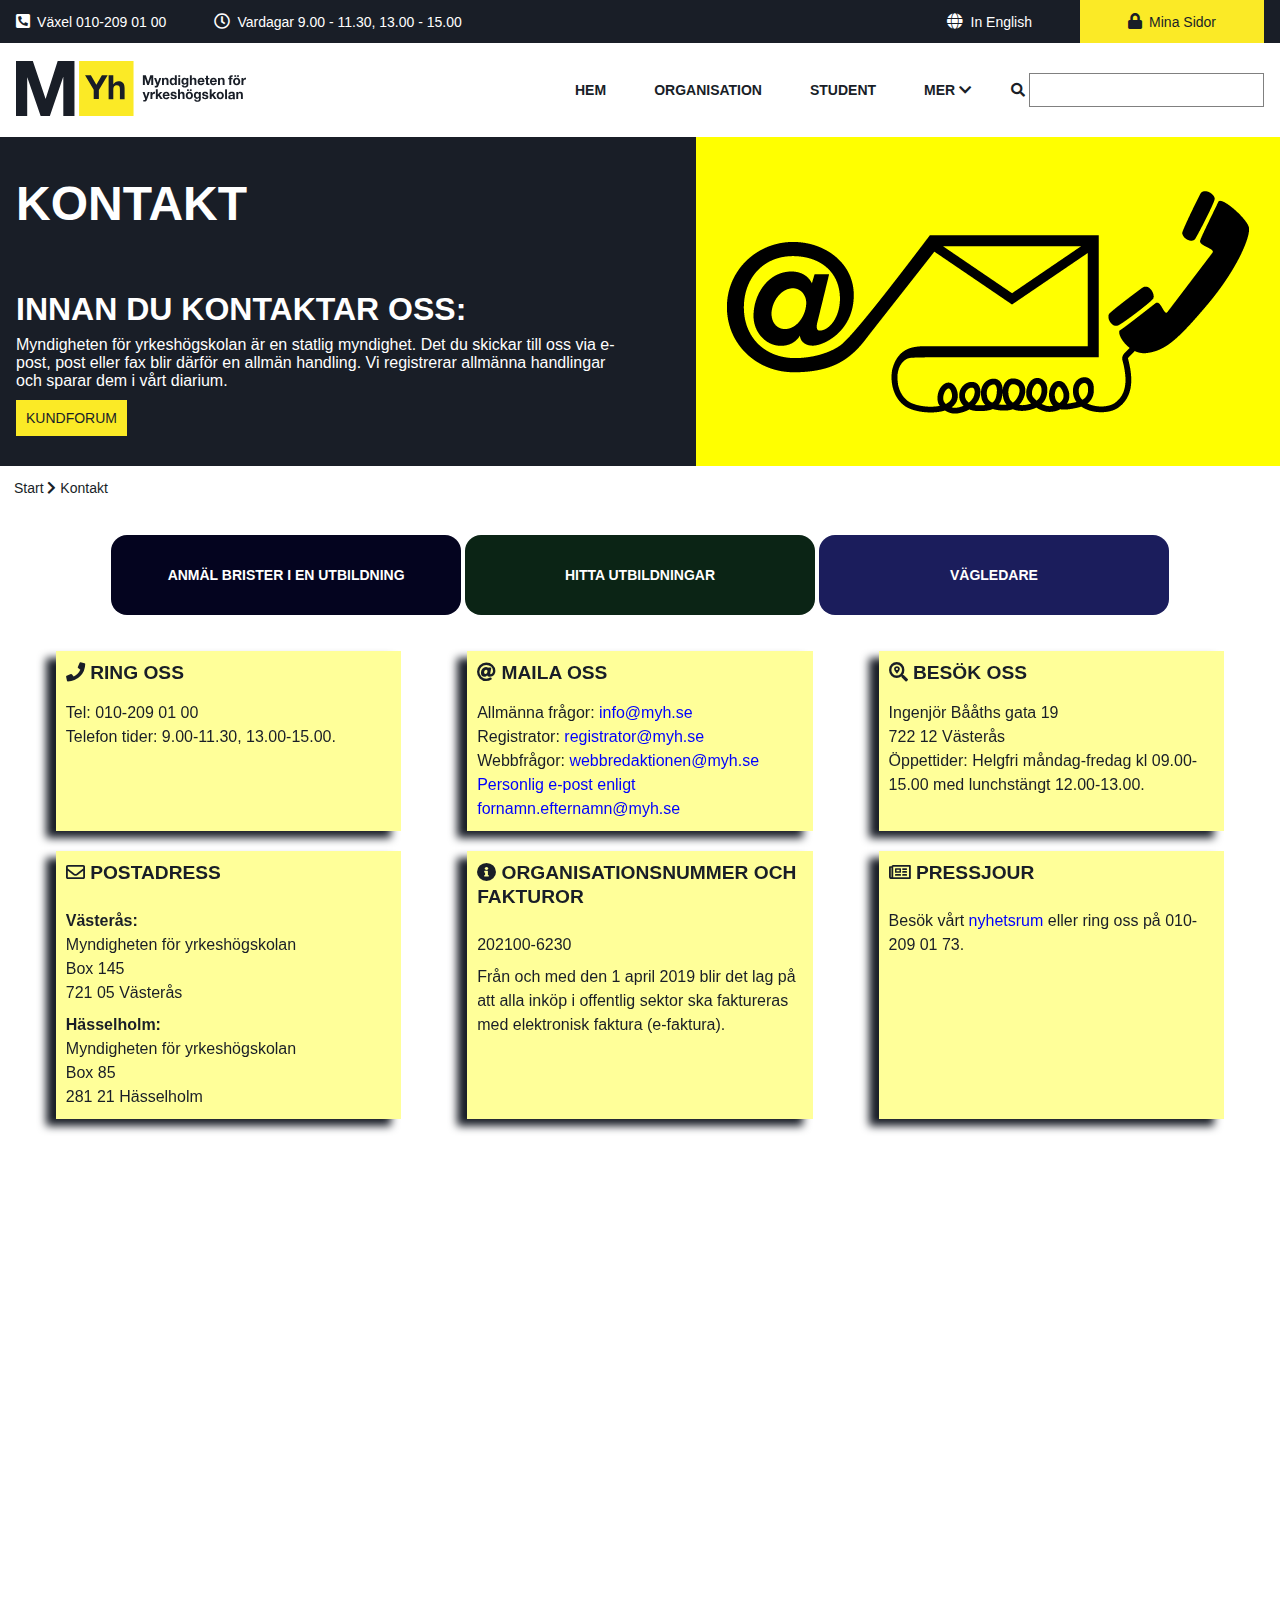
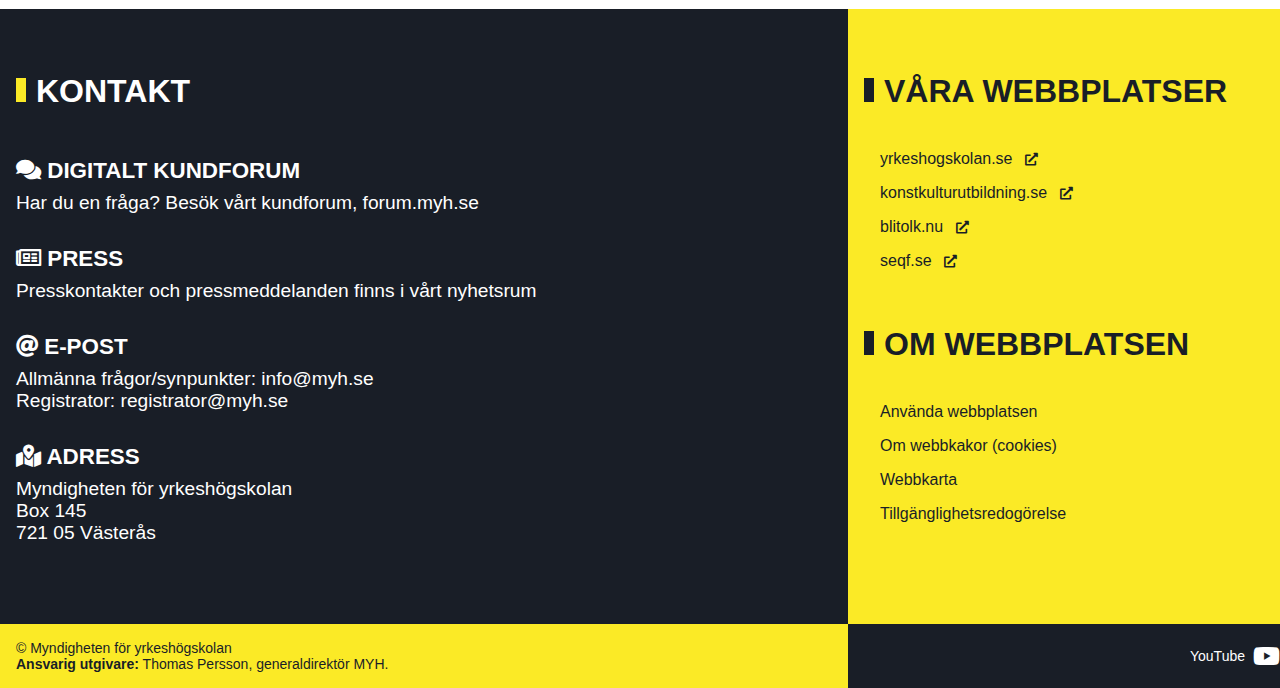
==== commit 8c621b3b: "New navbar dropdown, responsive and mobile menu" ====
--- a/kontakt.html
+++ b/kontakt.html
@@ -14,65 +14,94 @@
     <!-- Header -->
     <header>
       <!-- Topnav -->
-      <ul class="topnav">
-        <li><a href="#">Mina sidor</a></li>
-        <li><a href="#">Lättläst om oss</a></li>
-        <li><a href="#">About us in english</a></li>
-      </ul>
+      <div class="topnav">
+        <div class="container">
+          <div class="topnav-main">
+            <!-- Topnav Left Side -->
+            <div class="topnav-left">
+              <ul>
+                <li>
+                  <i class="fas fa-phone-square-alt"></i> Växel
+                  <a href="tel: 0102090100">010-209 01 00</a>
+                </li>
+                <li>
+                  <i class="far fa-clock"></i> Vardagar 9.00 - 11.30, 13.00 -
+                  15.00
+                </li>
+              </ul>
+            </div>
+            <!-- Topnav Right Side -->
+            <div class="topnav-right">
+              <ul>
+                <li>
+                  <a href="#"><i class="fas fa-globe"></i> In English</a>
+                </li>
+                <li>
+                  <a href="#" class="topnav-login">
+                    <i class="fas fa-lock"></i> Mina Sidor
+                  </a>
+                </li>
+              </ul>
+            </div>
+          </div>
+        </div>
+      </div>
 
       <!-- Navbar-->
       <nav id="navbar" class="main-nav">
-        <div class="container">
+        <div class="nav-container container">
           <a href="index.html"
             ><img class="logo" src="./assets/images/logo-myh.svg" alt="MYH.se"
           /></a>
-          <ul class="menu">
+          <ul id="main-menu" class="menu">
             <li class="item"><a href="index.html" class="menu-nav">Hem</a></li>
             <li class="item"><a href="#" class="menu-nav">Organisation</a></li>
             <li class="item"><a href="#" class="menu-nav">Student</a></li>
-            <li class="item">
-              <label for="toggle" class="menu-nav"
-                >Mer <i class="fas fa-chevron-down"></i></label
-              ><input type="checkbox" id="toggle" />
-              <ul class="sub-menu">
-                <li class="sub-item">
+            <li class="item dropdown">
+              <a href="javascript:void(0)" class="menu-nav dropbtn"
+                >Mer <i class="fas fa-chevron-down"></i>
+              </a>
+              <ul class="dropdown-content">
+                <li>
                   <a href="verksamhetsomraden.html">Verksamhetsområden</a>
                 </li>
-                <li class="sub-item">
+                <li>
                   <a href="lagar-regler-tillsyn.html"
                     >Lagar, regeler, tillsyn</a
                   >
                 </li>
-                <li class="sub-item"><a href="statistik.html">Statistik</a></li>
-                <li class="sub-item">
-                  <a href="publikationer.html">Publikationer</a>
-                </li>
-                <li class="sub-item"><a href="om-oss.html">Om oss</a></li>
-                <li class="sub-item"><a href="kontakt.html">Kontakt</a></li>
+                <li><a href="statistik.html">Statistik</a></li>
+                <li><a href="publikationer.html">Publikationer</a></li>
+                <li><a href="om-oss.html">Om oss</a></li>
+                <li><a href="kontakt.html">Kontakt</a></li>
               </ul>
             </li>
-            <li>
-              <label for="search-bar"><i class="fas fa-search"></i> </label><input id="search-bar" type="text" /> 
+            <li class="search-container">
+              <label for="search-bar"><i class="fas fa-search"></i> </label
+              ><input id="search-bar" type="text" />
             </li>
           </ul>
+          <a
+            href="javascript:void(0);"
+            class="mobile-nav-btn"
+            title="Mobile Menu"
+            aria-label="Mobile Menu"
+          >
+            <i class="fas fa-bars"></i>
+          </a>
         </div>
       </nav>
     </header>
 
     <!-- Main -->
     <main>
-      <section class="page-title">
-        <h1>Kontakt</h1>
-        <p class="page-title-p">
-          Här hittar du kontaktuppgifter till oss på Myndigheten för yrkeshögskolan.
-        </p>
-      </section>
       <section class="about-us">
         <div class="container"> <!--- START OF MAIN CONTAINER --->
           <div class="contact-page-wrapper"> <!-- START OF CONTACT-PAGE-WRAPPER DIV -->
             <div class="contact-content">
               <div class="contact-landing-graphic-wrapper">
                 <div class="contact-landing-text">
+                  <h1>Kontakt</h1>
                   <h2>Innan du kontaktar oss:</h2>
                   <p>
                     Myndigheten för yrkeshögskolan är en statlig myndighet. Det du skickar till oss via e-post, post eller fax blir därför en allmän handling. Vi registrerar allmänna handlingar och sparar dem i vårt diarium.
@@ -82,6 +111,13 @@
                 <img src="assets/images/kontakt/kontakt.png" alt="" srcset="">
               </div>
           <nav class="breadcrumbs"><a href="index.html">Start </a><i class="fas fa-chevron-right"></i> Kontakt</nav>
+          <div class="kontakt-3-button-container">
+            <div class="container">
+              <a href="#" class="btn-anmal">ANMÄL BRISTER I EN UTBILDNING</a>
+              <a href="#" class="btn-hitta">HITTA UTBILDNINGAR</a>
+              <a href="#" class="btn-ledare">VÄGLEDARE</a>
+            </div>
+          </div>
               <div class="contact-cards-wrapper">
                 <div class="contact-card">
                   <h3><i class="fas fa-phone"></i> Ring oss</h3>
--- a/assets/css/style.css
+++ b/assets/css/style.css
@@ -178,44 +178,174 @@
 
 /* TOPNAV starts here */
 .topnav {
+  background-color: #191e27;
+  color: #ffffff;
+}
+
+.topnav .topnav-main {
+  display: -webkit-box;
+  display: -ms-flexbox;
+  display: flex;
+  -webkit-box-pack: justify;
+      -ms-flex-pack: justify;
+          justify-content: space-between;
+  -webkit-box-align: center;
+      -ms-flex-align: center;
+          align-items: center;
+}
+
+@media (max-width: 1280px) {
+  .topnav .topnav-main {
+    padding: 0 1rem;
+  }
+}
+
+@media (max-width: 600px) {
+  .topnav .topnav-main {
+    padding: 0;
+  }
+}
+
+.topnav .topnav-main .topnav-left {
+  -webkit-box-flex: 2;
+      -ms-flex: 2;
+          flex: 2;
+}
+
+@media (max-width: 870px) {
+  .topnav .topnav-main .topnav-left {
+    -webkit-box-flex: 1;
+        -ms-flex: 1;
+            flex: 1;
+  }
+}
+
+@media (max-width: 600px) {
+  .topnav .topnav-main .topnav-left {
+    display: none;
+  }
+}
+
+.topnav .topnav-main .topnav-left ul {
+  display: -webkit-box;
+  display: -ms-flexbox;
+  display: flex;
+}
+
+.topnav .topnav-main .topnav-left ul li {
   list-style-type: none;
-  margin: 0;
-  padding: 0;
-  overflow: hidden;
-  padding: 1rem 0 1rem 1rem;
-  margin: 0rem;
-  background-color: #191e27;
-  color: #dddddd;
-}
-
-.topnav li {
-  float: right;
-}
-
-.topnav li a {
+  color: #ffffff;
+  padding: 0.8rem 3rem 0.8rem 0;
+}
+
+@media (max-width: 890px) {
+  .topnav .topnav-main .topnav-left ul li:nth-child(2) {
+    display: none;
+  }
+}
+
+.topnav .topnav-main .topnav-right {
+  display: -webkit-box;
+  display: -ms-flexbox;
+  display: flex;
+  -webkit-box-flex: 1;
+      -ms-flex: 1;
+          flex: 1;
+  -webkit-box-pack: end;
+      -ms-flex-pack: end;
+          justify-content: flex-end;
+}
+
+@media (max-width: 870px) {
+  .topnav .topnav-main .topnav-right {
+    -webkit-box-flex: 1;
+        -ms-flex: 1;
+            flex: 1;
+  }
+}
+
+@media (max-width: 600px) {
+  .topnav .topnav-main .topnav-right {
+    -webkit-box-pack: center;
+        -ms-flex-pack: center;
+            justify-content: center;
+  }
+}
+
+.topnav .topnav-main .topnav-right ul {
+  display: -webkit-box;
+  display: -ms-flexbox;
+  display: flex;
+}
+
+.topnav .topnav-main .topnav-right ul li {
+  list-style-type: none;
+}
+
+.topnav .topnav-main .topnav-right ul li a {
+  color: #ffffff;
+  padding: 0.8rem 3rem;
   display: block;
-  padding: 8px;
-  text-align: center;
-  text-decoration: none;
+}
+
+@media (max-width: 1200px) {
+  .topnav .topnav-main .topnav-right ul li a {
+    padding: 0.8rem 2rem;
+  }
+}
+
+@media (max-width: 1010px) {
+  .topnav .topnav-main .topnav-right ul li a {
+    padding: 0.8rem 1rem;
+  }
+}
+
+@media (max-width: 600px) {
+  .topnav .topnav-main .topnav-right ul li a {
+    padding: 0.8rem 5rem;
+  }
+}
+
+@media (max-width: 550px) {
+  .topnav .topnav-main .topnav-right ul li a {
+    padding: 0.8rem 4rem;
+  }
+}
+
+.topnav .topnav-main .topnav-right .topnav-login {
+  background-color: #fbea26;
   color: #191e27;
-  background-color: #fbea26;
-  margin-right: 1rem;
-}
-
-.topnav li a:hover {
-  background-color: #191e27;
-  color: #fbea26;
-}
-
-/* this is the right bag*/
-/* TOPNAV ends here */
+}
+
+.topnav .topnav-main i {
+  font-size: 1rem;
+  margin-right: 0.2rem;
+}
+
+.topnav .topnav-main a {
+  color: #ffffff;
+}
+
 /* NAVBAR starts here */
 .main-nav {
   background-color: #ffffff;
   z-index: 999;
 }
 
-.main-nav .container {
+@media (max-width: 1280px) {
+  .main-nav {
+    padding: 0 1rem;
+  }
+}
+
+@media (max-width: 800px) {
+  .main-nav {
+    padding: 1rem;
+  }
+}
+
+.main-nav .nav-container {
+  position: relative;
   display: -webkit-box;
   display: -ms-flexbox;
   display: flex;
@@ -227,45 +357,61 @@
           justify-content: space-between;
 }
 
-.main-nav .sub-menu {
-  display: none;
-}
-
-.main-nav a {
+@media (max-width: 800px) {
+  .main-nav .nav-container {
+    -webkit-box-orient: vertical;
+    -webkit-box-direction: normal;
+        -ms-flex-direction: column;
+            flex-direction: column;
+    -webkit-box-align: start;
+        -ms-flex-align: start;
+            align-items: flex-start;
+  }
+}
+
+.main-nav .nav-container a {
   color: #191e27;
   text-decoration: none;
-}
-
-.main-nav ul {
+  display: block;
+}
+
+.main-nav .nav-container ul {
   list-style: none;
 }
 
-.main-nav .logo {
+.main-nav .nav-container .logo {
   height: 55px;
 }
 
-.main-nav .menu {
-  display: -webkit-box;
-  display: -ms-flexbox;
-  display: flex;
-  height: 100%;
+.main-nav .nav-container .menu {
+  display: -webkit-box;
+  display: -ms-flexbox;
+  display: flex;
   -webkit-box-align: center;
       -ms-flex-align: center;
           align-items: center;
   -webkit-box-pack: justify;
       -ms-flex-pack: justify;
           justify-content: space-between;
-  text-align: center;
-}
-
-.main-nav .menu .item {
+}
+
+@media (max-width: 800px) {
+  .main-nav .nav-container .menu {
+    display: none;
+    -webkit-box-orient: vertical;
+    -webkit-box-direction: normal;
+        -ms-flex-direction: column;
+            flex-direction: column;
+    -webkit-box-align: start;
+        -ms-flex-align: start;
+            align-items: flex-start;
+    width: 100%;
+    margin-top: 2rem;
+  }
+}
+
+.main-nav .nav-container .menu .item {
   position: relative;
-  display: -webkit-box;
-  display: -ms-flexbox;
-  display: flex;
-  -webkit-box-align: center;
-      -ms-flex-align: center;
-          align-items: center;
   font-size: 1em;
   font-weight: bold;
   text-transform: uppercase;
@@ -274,43 +420,152 @@
   transition: all 0.2s ease-in-out;
 }
 
-.main-nav .menu .item:hover {
+.main-nav .nav-container .menu .item:hover {
   background-color: #fbea26;
 }
 
-.main-nav .menu .item input[type="checkbox" i] {
-  position: absolute;
-  left: -9999999px;
-}
-
-.main-nav .menu .item #toggle:checked ~ .sub-menu {
-  display: block;
-  position: absolute;
-  top: 100%;
-  left: 0;
-  width: 250px;
-  padding: 1em;
-  line-height: 1.8em;
-  background-color: #fbea26;
-  color: #191e27;
-  text-align: left;
-  z-index: 99;
-}
-
-.main-nav .menu .item #toggle:checked ~ .sub-menu .sub-item {
-  border-bottom: 1px solid #191e27;
-}
-
-.main-nav .menu .menu-nav {
+@media (max-width: 800px) {
+  .main-nav .nav-container .menu .item {
+    width: 100%;
+    border-bottom: 1px solid #191e27;
+  }
+}
+
+.main-nav .nav-container .menu .menu-nav {
   padding: 2.5rem 1.5rem;
   -webkit-transition: padding 0.4s ease-out;
   transition: padding 0.4s ease-out;
 }
 
-.main-nav #search-bar {
+@media (max-width: 800px) {
+  .main-nav .nav-container .menu .menu-nav {
+    padding: 1rem;
+  }
+}
+
+.main-nav .nav-container .menu .dropdown {
+  position: relative;
+  margin-right: 1rem;
+}
+
+@media (max-width: 800px) {
+  .main-nav .nav-container .menu .dropdown {
+    margin-right: 0;
+  }
+}
+
+.main-nav .nav-container .menu .dropdown .dropdown-content {
+  display: none;
+  -webkit-box-orient: vertical;
+  -webkit-box-direction: normal;
+      -ms-flex-direction: column;
+          flex-direction: column;
+  position: absolute;
+  left: 0;
+  top: 100%;
+  background-color: #f9f9f9;
+  min-width: 160px;
+  width: -webkit-max-content;
+  width: -moz-max-content;
+  width: max-content;
+  padding: 0.5rem;
+  -webkit-box-shadow: 0px 8px 16px 0px rgba(0, 0, 0, 0.2);
+          box-shadow: 0px 8px 16px 0px rgba(0, 0, 0, 0.2);
+  z-index: 999;
+}
+
+@media (max-width: 800px) {
+  .main-nav .nav-container .menu .dropdown .dropdown-content {
+    position: relative;
+    -webkit-box-shadow: none;
+            box-shadow: none;
+    width: 100%;
+  }
+}
+
+.main-nav .nav-container .menu .dropdown .dropdown-content li {
+  border-bottom: 1px solid #191e27;
+  -webkit-transition: all 0.3s ease-out;
+  transition: all 0.3s ease-out;
+}
+
+.main-nav .nav-container .menu .dropdown .dropdown-content li:last-child {
+  border-bottom: none;
+}
+
+.main-nav .nav-container .menu .dropdown .dropdown-content li:hover {
+  background-color: #fbea26;
+}
+
+.main-nav .nav-container .menu .dropdown .dropdown-content li a {
+  color: #191e27;
+  padding: 0.8rem 1.2rem;
+  text-decoration: none;
+  display: block;
+  text-align: left;
+}
+
+.main-nav .nav-container .menu .dropdown:hover .dropdown-content {
+  display: -webkit-box;
+  display: -ms-flexbox;
+  display: flex;
+}
+
+@media (max-width: 1050px) {
+  .main-nav .nav-container .menu .search-container #search-bar {
+    display: none;
+  }
+}
+
+@media (max-width: 800px) {
+  .main-nav .nav-container .menu .search-container #search-bar {
+    display: block;
+    margin-left: 1rem;
+    width: 100%;
+  }
+}
+
+@media (max-width: 800px) {
+  .main-nav .nav-container .menu .search-container {
+    display: -webkit-box;
+    display: -ms-flexbox;
+    display: flex;
+    -webkit-box-align: center;
+        -ms-flex-align: center;
+            align-items: center;
+    margin-top: 1rem;
+    padding: 0 1rem;
+    width: 100%;
+  }
+}
+
+.main-nav .nav-container #search-bar {
   padding: 6px;
   border: 1px solid grey;
   font-size: 17px;
+}
+
+.main-nav .nav-container .mobile-nav-btn {
+  display: none;
+}
+
+.main-nav .nav-container .mobile-nav-btn i {
+  font-size: 3rem;
+}
+
+@media (max-width: 800px) {
+  .main-nav .nav-container .mobile-nav-btn {
+    display: block;
+    position: absolute;
+    right: 0;
+    top: 3px;
+  }
+}
+
+.main-nav .nav-container .mobile-menu {
+  display: -webkit-box !important;
+  display: -ms-flexbox !important;
+  display: flex !important;
 }
 
 .sticky {
@@ -322,8 +577,14 @@
   box-shadow: 0px 2px 5px 1px rgba(0, 0, 0, 0.4);
 }
 
-.sticky .menu .menu-nav {
+.sticky .nav-container .menu .menu-nav {
   padding: 2rem 1.5rem;
+}
+
+@media (max-width: 800px) {
+  .sticky .nav-container .menu .menu-nav {
+    padding: 1rem;
+  }
 }
 
 /* NAVBAR ends here */
@@ -984,7 +1245,23 @@
 
 .contact-landing-graphic-wrapper p {
   margin-right: 10%;
-  padding-bottom: 10%;
+  padding-bottom: 20px;
+}
+
+.placeholder-for-buttons {
+  background-color: gray;
+}
+
+.placeholder-for-buttons p {
+  font-size: 40px;
+}
+
+.placeholder-for-breadcrumbs {
+  background-color: gray;
+}
+
+.placeholder-for-breadcrumbs p {
+  font-size: 40px;
 }
 
 .contact-cards-wrapper {
@@ -1034,76 +1311,28 @@
 }
 
 .forum-button {
-  font-size: 1rem;
+  color: #191e27;
   background-color: #fbea26;
-  color: black;
-  padding: 12px 36px;
+  padding: 10px;
+  text-align: center;
+  text-decoration: none;
   text-transform: uppercase;
+}
+
+.forum-button:hover {
+  background-color: #191e27;
+  color: #fbea26;
   text-decoration: none;
 }
 
-@media only screen and (max-width: 420px) {
-  .contact-landing-graphic-wrapper {
-    padding-left: 0;
-    -webkit-box-orient: vertical;
-    -webkit-box-direction: reverse;
-        -ms-flex-direction: column-reverse;
-            flex-direction: column-reverse;
-  }
-  .contact-landing-graphic-wrapper img {
-    margin-bottom: 3%;
-  }
-  .contact-landing-graphic-wrapper h2 {
-    color: white;
-    font-size: 1rem;
-    text-transform: uppercase;
-    text-align: center;
-  }
-  .contact-landing-graphic-wrapper p {
-    padding: 0 3% 0 3%;
-    margin-top: 5%;
-    margin-bottom: 10%;
-    text-align: center;
-    font-size: 1rem;
-  }
-  .contact-card {
-    background-color: #ffff99;
-    -webkit-filter: drop-shadow(-10px 7px 4px #191e27);
-            filter: drop-shadow(-10px 7px 4px #191e27);
-    width: 70%;
-    margin: 3%;
-    line-height: 1.3rem;
-    font-size: 1rem;
-    word-break: break-word;
-  }
-  .contact-card h3 {
-    font-size: 1rem;
-    text-transform: uppercase;
-  }
-  .contact-card li {
-    font-size: 1rem;
-  }
-  .contact-card p {
-    font-size: 1rem;
-  }
-  .contact-landing-text {
-    display: -webkit-box;
-    display: -ms-flexbox;
-    display: flex;
-    -webkit-box-orient: vertical;
-    -webkit-box-direction: normal;
-        -ms-flex-direction: column;
-            flex-direction: column;
-    -webkit-box-pack: center;
-        -ms-flex-pack: center;
-            justify-content: center;
-    -webkit-box-align: center;
-        -ms-flex-align: center;
-            align-items: center;
-  }
-  .forum-button {
-    margin-bottom: 5%;
-  }
+.kontakt-3-button-container {
+  display: -webkit-box;
+  display: -ms-flexbox;
+  display: flex;
+  -webkit-box-pack: center;
+      -ms-flex-pack: center;
+          justify-content: center;
+  padding: 2% 0 2% 0;
 }
 
 .breadcrumbs {
@@ -1583,10 +1812,14 @@
   }
 }
 
+.nav-side {
+  padding: 1em;
+}
+
 .statistic {
   background-color: #fffefe;
-  border: black solid 2px;
   margin: 1rem;
+  border: black solid;
 }
 
 .statistic .statistic-navbar {
@@ -1594,24 +1827,52 @@
   background-color: #191e27;
   padding: 2rem;
   width: 20rem;
-  height: 20.6rem;
-  float: auto;
+  height: 20.5rem;
   margin-left: 10rem;
 }
 
-.statistic .statistic-navbar li a {
-  display: block;
+.statistic .statistic-navbar aside {
+  padding: 1rem;
+}
+
+.statistic .statistic-navbar aside .side-menu {
+  background-color: #191e27;
+  /* för description bredvid active */
+}
+
+.statistic .statistic-navbar aside .side-menu .title {
   color: #ffffff;
-}
-
-.statistic .statistic-navbar li a:hover:not(.active) {
-  background-color: #fbea26;
-  color: #191e27;
+  font-weight: bold;
+}
+
+.statistic .statistic-navbar aside .side-menu .description {
+  color: white;
+  max-height: 0;
+  overflow: hidden;
+  -webkit-transition: max-height 0.3s;
+  transition: max-height 0.3s;
+}
+
+.statistic .statistic-navbar aside .side-menu .active + .description {
+  max-height: 200px;
+  -webkit-transition: max-height 0.2s;
+  transition: max-height 0.2s;
+}
+
+.statistic .statistic-navbar aside .side-menu ul {
+  list-style: none;
+  padding: 1em;
+  text-decoration: none;
+  line-height: 1.5em;
+}
+
+.statistic .statistic-navbar aside .side-menu ul a {
+  color: white;
 }
 
 .statistic h2 {
   text-align: left;
-  padding-left: 5rem;
+  padding: 1rem 10rem;
 }
 
 .statistic .float-img {
@@ -1623,7 +1884,9 @@
 
 .statistic .statistic-main {
   text-align: left;
-  padding: 2rem;
+  padding-left: 2rem;
+  padding-bottom: 2rem;
+  border: none;
 }
 
 @media all and (max-width: 480px) {
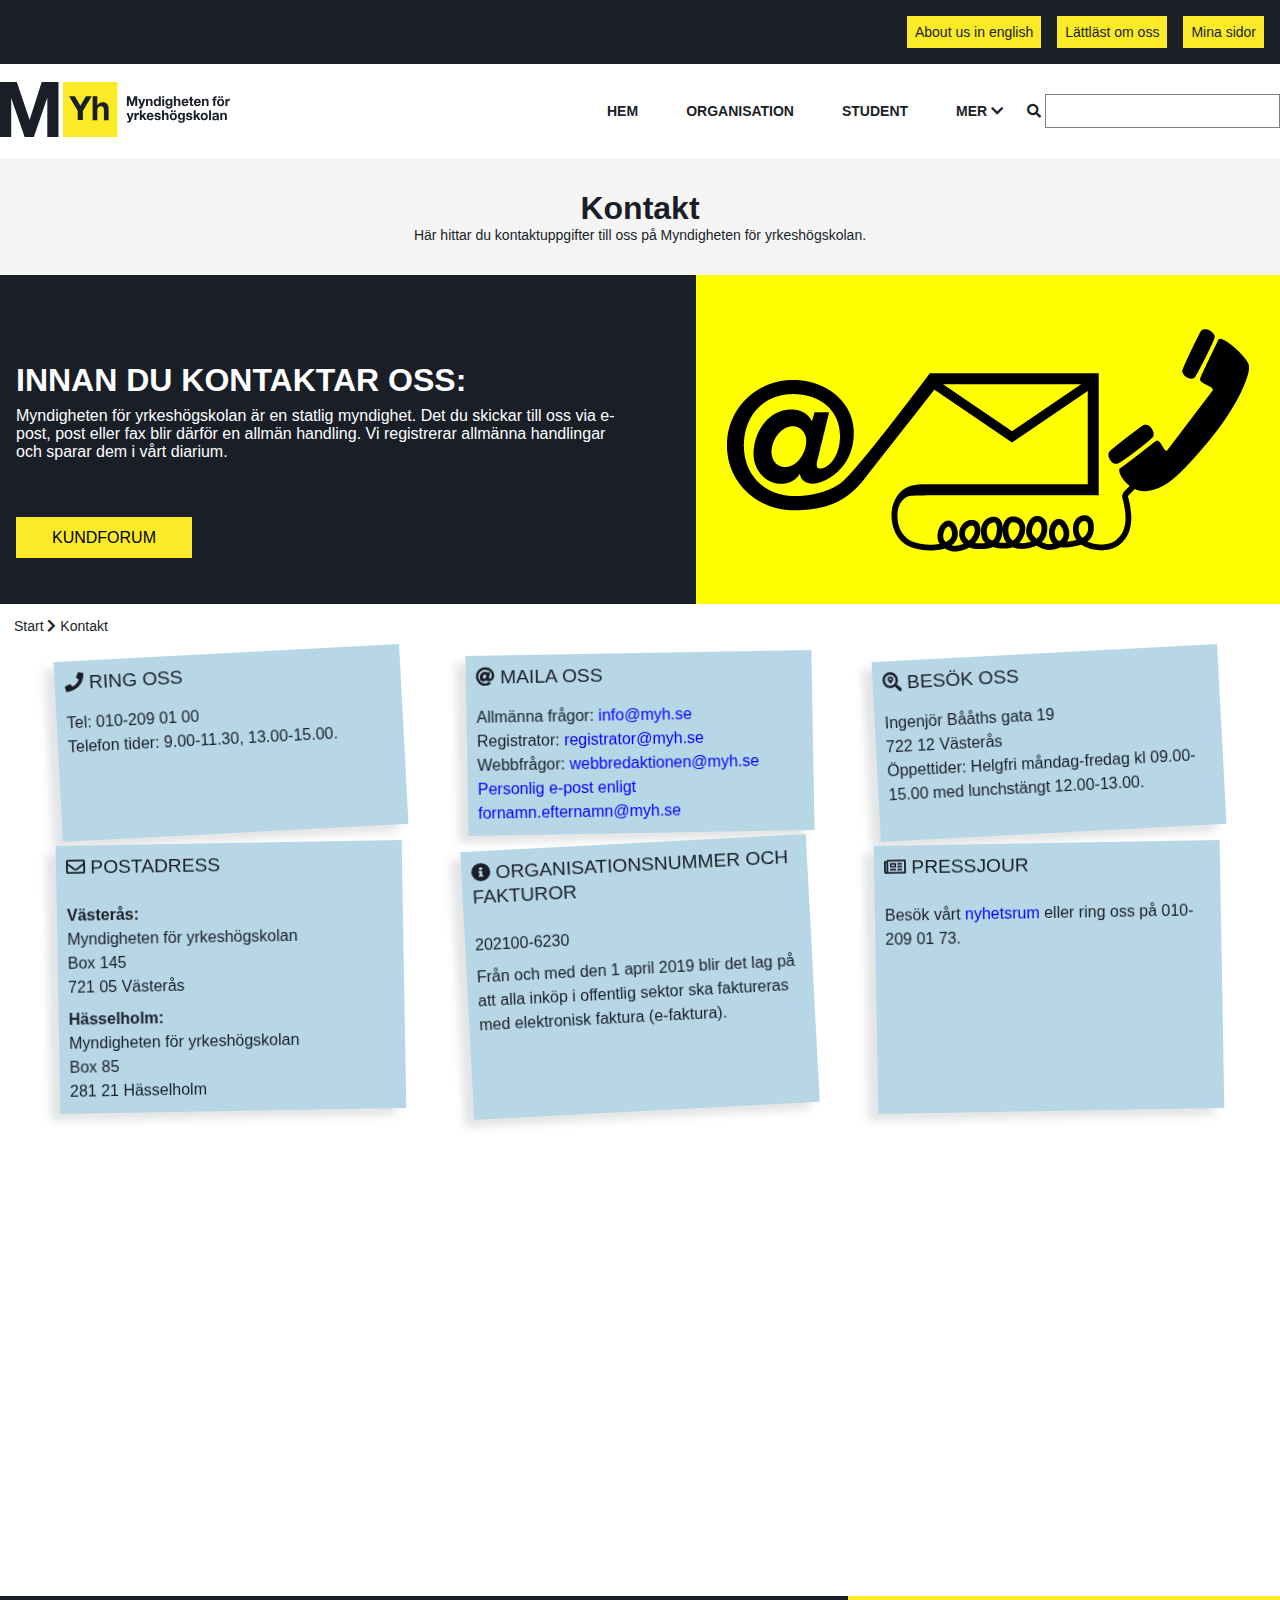
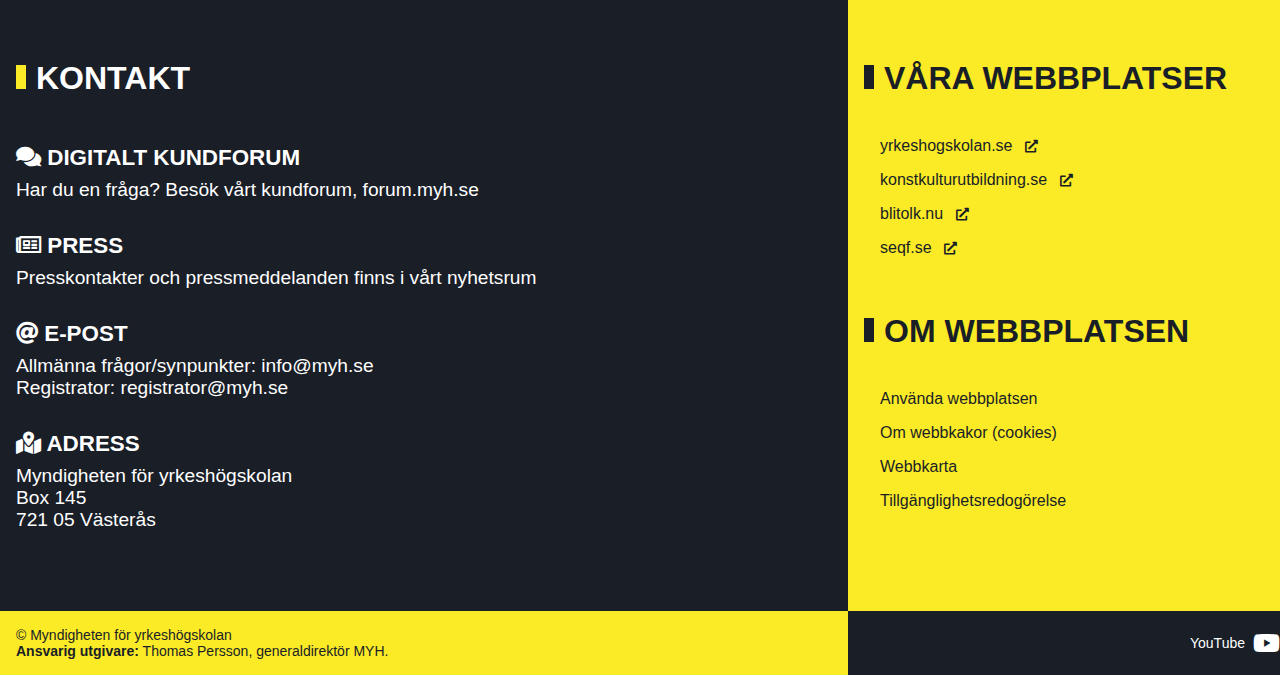
==== commit e58edfe3: "fix response kontakt" ====
--- a/kontakt.html
+++ b/kontakt.html
@@ -14,94 +14,65 @@
     <!-- Header -->
     <header>
       <!-- Topnav -->
-      <div class="topnav">
-        <div class="container">
-          <div class="topnav-main">
-            <!-- Topnav Left Side -->
-            <div class="topnav-left">
-              <ul>
-                <li>
-                  <i class="fas fa-phone-square-alt"></i> Växel
-                  <a href="tel: 0102090100">010-209 01 00</a>
-                </li>
-                <li>
-                  <i class="far fa-clock"></i> Vardagar 9.00 - 11.30, 13.00 -
-                  15.00
-                </li>
-              </ul>
-            </div>
-            <!-- Topnav Right Side -->
-            <div class="topnav-right">
-              <ul>
-                <li>
-                  <a href="#"><i class="fas fa-globe"></i> In English</a>
-                </li>
-                <li>
-                  <a href="#" class="topnav-login">
-                    <i class="fas fa-lock"></i> Mina Sidor
-                  </a>
-                </li>
-              </ul>
-            </div>
-          </div>
-        </div>
-      </div>
+      <ul class="topnav">
+        <li><a href="#">Mina sidor</a></li>
+        <li><a href="#">Lättläst om oss</a></li>
+        <li><a href="#">About us in english</a></li>
+      </ul>
 
       <!-- Navbar-->
       <nav id="navbar" class="main-nav">
-        <div class="nav-container container">
+        <div class="container">
           <a href="index.html"
             ><img class="logo" src="./assets/images/logo-myh.svg" alt="MYH.se"
           /></a>
-          <ul id="main-menu" class="menu">
+          <ul class="menu">
             <li class="item"><a href="index.html" class="menu-nav">Hem</a></li>
             <li class="item"><a href="#" class="menu-nav">Organisation</a></li>
             <li class="item"><a href="#" class="menu-nav">Student</a></li>
-            <li class="item dropdown">
-              <a href="javascript:void(0)" class="menu-nav dropbtn"
-                >Mer <i class="fas fa-chevron-down"></i>
-              </a>
-              <ul class="dropdown-content">
-                <li>
+            <li class="item">
+              <label for="toggle" class="menu-nav"
+                >Mer <i class="fas fa-chevron-down"></i></label
+              ><input type="checkbox" id="toggle" />
+              <ul class="sub-menu">
+                <li class="sub-item">
                   <a href="verksamhetsomraden.html">Verksamhetsområden</a>
                 </li>
-                <li>
+                <li class="sub-item">
                   <a href="lagar-regler-tillsyn.html"
                     >Lagar, regeler, tillsyn</a
                   >
                 </li>
-                <li><a href="statistik.html">Statistik</a></li>
-                <li><a href="publikationer.html">Publikationer</a></li>
-                <li><a href="om-oss.html">Om oss</a></li>
-                <li><a href="kontakt.html">Kontakt</a></li>
+                <li class="sub-item"><a href="statistik.html">Statistik</a></li>
+                <li class="sub-item">
+                  <a href="publikationer.html">Publikationer</a>
+                </li>
+                <li class="sub-item"><a href="om-oss.html">Om oss</a></li>
+                <li class="sub-item"><a href="kontakt.html">Kontakt</a></li>
               </ul>
             </li>
-            <li class="search-container">
-              <label for="search-bar"><i class="fas fa-search"></i> </label
-              ><input id="search-bar" type="text" />
+            <li>
+              <label for="search-bar"><i class="fas fa-search"></i> </label><input id="search-bar" type="text" /> 
             </li>
           </ul>
-          <a
-            href="javascript:void(0);"
-            class="mobile-nav-btn"
-            title="Mobile Menu"
-            aria-label="Mobile Menu"
-          >
-            <i class="fas fa-bars"></i>
-          </a>
         </div>
       </nav>
     </header>
 
     <!-- Main -->
     <main>
+      <section class="page-title">
+        <h1>Kontakt</h1>
+        <p class="page-title-p">
+          Här hittar du kontaktuppgifter till oss på Myndigheten för yrkeshögskolan.
+        </p>
+      </section>
       <section class="about-us">
         <div class="container"> <!--- START OF MAIN CONTAINER --->
           <div class="contact-page-wrapper"> <!-- START OF CONTACT-PAGE-WRAPPER DIV -->
             <div class="contact-content">
               <div class="contact-landing-graphic-wrapper">
                 <div class="contact-landing-text">
-                  <h1>Kontakt</h1>
                   <h2>Innan du kontaktar oss:</h2>
                   <p>
                     Myndigheten för yrkeshögskolan är en statlig myndighet. Det du skickar till oss via e-post, post eller fax blir därför en allmän handling. Vi registrerar allmänna handlingar och sparar dem i vårt diarium.
@@ -111,13 +82,6 @@
                 <img src="assets/images/kontakt/kontakt.png" alt="" srcset="">
               </div>
           <nav class="breadcrumbs"><a href="index.html">Start </a><i class="fas fa-chevron-right"></i> Kontakt</nav>
-          <div class="kontakt-3-button-container">
-            <div class="container">
-              <a href="#" class="btn-anmal">ANMÄL BRISTER I EN UTBILDNING</a>
-              <a href="#" class="btn-hitta">HITTA UTBILDNINGAR</a>
-              <a href="#" class="btn-ledare">VÄGLEDARE</a>
-            </div>
-          </div>
               <div class="contact-cards-wrapper">
                 <div class="contact-card">
                   <h3><i class="fas fa-phone"></i> Ring oss</h3>
@@ -159,7 +123,7 @@
                     </ul>
                   </div>
                   <div class="contact-card">
-                    <h3><i class="fas fa-info-circle"></i> Organisationsnummer och fakturor</h3>
+                    <h3><i class="fas fa-info-circle"></i> Organisations<wbr>nummer och fakturor</h3>
                     <p>202100-6230</p>
                     <p>Från och med den 1 april 2019 blir det lag på att alla inköp i offentlig sektor ska faktureras med elektronisk faktura (e-faktura).</p>
                   </div>
--- a/assets/css/style.css
+++ b/assets/css/style.css
@@ -32,9 +32,21 @@
 }
 
 .hero {
+  height: 300px;
   width: 100%;
-  height: 628px;
   overflow: hidden;
+}
+
+@media (min-width: 540px) {
+  .hero {
+    height: 420px;
+  }
+}
+
+@media (min-width: 800px) {
+  .hero {
+    height: 628px;
+  }
 }
 
 .slideshow {
@@ -53,7 +65,7 @@
 .slide {
   width: 100%;
   height: 100%;
-  padding: 125px 113px;
+  padding: 125px 70px;
   display: -webkit-box;
   display: -ms-flexbox;
   display: flex;
@@ -66,6 +78,12 @@
   position: absolute;
   left: 0;
   top: 0;
+}
+
+@media (min-width: 800px) {
+  .slide {
+    padding: 125px 113px;
+  }
 }
 
 .slide-active {
@@ -108,19 +126,43 @@
 }
 
 .slide-text h2 {
-  font-size: 50px;
+  font-size: 24px;
   color: white;
   text-transform: uppercase;
-  margin-bottom: 76px;
+  margin-bottom: 45px;
+}
+
+@media (min-width: 800px) {
+  .slide-text h2 {
+    font-size: 50px;
+    margin-bottom: 76px;
+  }
 }
 
 .slide-text .slide-button {
-  font-size: 25px;
+  font-size: 18px;
   background-color: #fbea26;
   color: black;
-  padding: 12px 36px;
+  padding: 12px 24px;
   text-transform: uppercase;
   text-decoration: none;
+  display: inline-block;
+  width: 100%;
+  text-align: center;
+}
+
+@media (min-width: 540px) {
+  .slide-text .slide-button {
+    text-align: left;
+    width: auto;
+  }
+}
+
+@media (min-width: 800px) {
+  .slide-text .slide-button {
+    font-size: 25px;
+    padding: 12px 36px;
+  }
 }
 
 .slide-arrow-left,
@@ -178,174 +220,44 @@
 
 /* TOPNAV starts here */
 .topnav {
+  list-style-type: none;
+  margin: 0;
+  padding: 0;
+  overflow: hidden;
+  padding: 1rem 0 1rem 1rem;
+  margin: 0rem;
   background-color: #191e27;
-  color: #ffffff;
-}
-
-.topnav .topnav-main {
-  display: -webkit-box;
-  display: -ms-flexbox;
-  display: flex;
-  -webkit-box-pack: justify;
-      -ms-flex-pack: justify;
-          justify-content: space-between;
-  -webkit-box-align: center;
-      -ms-flex-align: center;
-          align-items: center;
-}
-
-@media (max-width: 1280px) {
-  .topnav .topnav-main {
-    padding: 0 1rem;
-  }
-}
-
-@media (max-width: 600px) {
-  .topnav .topnav-main {
-    padding: 0;
-  }
-}
-
-.topnav .topnav-main .topnav-left {
-  -webkit-box-flex: 2;
-      -ms-flex: 2;
-          flex: 2;
-}
-
-@media (max-width: 870px) {
-  .topnav .topnav-main .topnav-left {
-    -webkit-box-flex: 1;
-        -ms-flex: 1;
-            flex: 1;
-  }
-}
-
-@media (max-width: 600px) {
-  .topnav .topnav-main .topnav-left {
-    display: none;
-  }
-}
-
-.topnav .topnav-main .topnav-left ul {
-  display: -webkit-box;
-  display: -ms-flexbox;
-  display: flex;
-}
-
-.topnav .topnav-main .topnav-left ul li {
-  list-style-type: none;
-  color: #ffffff;
-  padding: 0.8rem 3rem 0.8rem 0;
-}
-
-@media (max-width: 890px) {
-  .topnav .topnav-main .topnav-left ul li:nth-child(2) {
-    display: none;
-  }
-}
-
-.topnav .topnav-main .topnav-right {
-  display: -webkit-box;
-  display: -ms-flexbox;
-  display: flex;
-  -webkit-box-flex: 1;
-      -ms-flex: 1;
-          flex: 1;
-  -webkit-box-pack: end;
-      -ms-flex-pack: end;
-          justify-content: flex-end;
-}
-
-@media (max-width: 870px) {
-  .topnav .topnav-main .topnav-right {
-    -webkit-box-flex: 1;
-        -ms-flex: 1;
-            flex: 1;
-  }
-}
-
-@media (max-width: 600px) {
-  .topnav .topnav-main .topnav-right {
-    -webkit-box-pack: center;
-        -ms-flex-pack: center;
-            justify-content: center;
-  }
-}
-
-.topnav .topnav-main .topnav-right ul {
-  display: -webkit-box;
-  display: -ms-flexbox;
-  display: flex;
-}
-
-.topnav .topnav-main .topnav-right ul li {
-  list-style-type: none;
-}
-
-.topnav .topnav-main .topnav-right ul li a {
-  color: #ffffff;
-  padding: 0.8rem 3rem;
+  color: #dddddd;
+}
+
+.topnav li {
+  float: right;
+}
+
+.topnav li a {
   display: block;
-}
-
-@media (max-width: 1200px) {
-  .topnav .topnav-main .topnav-right ul li a {
-    padding: 0.8rem 2rem;
-  }
-}
-
-@media (max-width: 1010px) {
-  .topnav .topnav-main .topnav-right ul li a {
-    padding: 0.8rem 1rem;
-  }
-}
-
-@media (max-width: 600px) {
-  .topnav .topnav-main .topnav-right ul li a {
-    padding: 0.8rem 5rem;
-  }
-}
-
-@media (max-width: 550px) {
-  .topnav .topnav-main .topnav-right ul li a {
-    padding: 0.8rem 4rem;
-  }
-}
-
-.topnav .topnav-main .topnav-right .topnav-login {
+  padding: 8px;
+  text-align: center;
+  text-decoration: none;
+  color: #191e27;
   background-color: #fbea26;
-  color: #191e27;
-}
-
-.topnav .topnav-main i {
-  font-size: 1rem;
-  margin-right: 0.2rem;
-}
-
-.topnav .topnav-main a {
-  color: #ffffff;
-}
-
+  margin-right: 1rem;
+}
+
+.topnav li a:hover {
+  background-color: #191e27;
+  color: #fbea26;
+}
+
+/* this is the right bag*/
+/* TOPNAV ends here */
 /* NAVBAR starts here */
 .main-nav {
   background-color: #ffffff;
   z-index: 999;
 }
 
-@media (max-width: 1280px) {
-  .main-nav {
-    padding: 0 1rem;
-  }
-}
-
-@media (max-width: 800px) {
-  .main-nav {
-    padding: 1rem;
-  }
-}
-
-.main-nav .nav-container {
-  position: relative;
+.main-nav .container {
   display: -webkit-box;
   display: -ms-flexbox;
   display: flex;
@@ -357,61 +269,45 @@
           justify-content: space-between;
 }
 
-@media (max-width: 800px) {
-  .main-nav .nav-container {
-    -webkit-box-orient: vertical;
-    -webkit-box-direction: normal;
-        -ms-flex-direction: column;
-            flex-direction: column;
-    -webkit-box-align: start;
-        -ms-flex-align: start;
-            align-items: flex-start;
-  }
-}
-
-.main-nav .nav-container a {
+.main-nav .sub-menu {
+  display: none;
+}
+
+.main-nav a {
   color: #191e27;
   text-decoration: none;
-  display: block;
-}
-
-.main-nav .nav-container ul {
+}
+
+.main-nav ul {
   list-style: none;
 }
 
-.main-nav .nav-container .logo {
+.main-nav .logo {
   height: 55px;
 }
 
-.main-nav .nav-container .menu {
-  display: -webkit-box;
-  display: -ms-flexbox;
-  display: flex;
+.main-nav .menu {
+  display: -webkit-box;
+  display: -ms-flexbox;
+  display: flex;
+  height: 100%;
   -webkit-box-align: center;
       -ms-flex-align: center;
           align-items: center;
   -webkit-box-pack: justify;
       -ms-flex-pack: justify;
           justify-content: space-between;
-}
-
-@media (max-width: 800px) {
-  .main-nav .nav-container .menu {
-    display: none;
-    -webkit-box-orient: vertical;
-    -webkit-box-direction: normal;
-        -ms-flex-direction: column;
-            flex-direction: column;
-    -webkit-box-align: start;
-        -ms-flex-align: start;
-            align-items: flex-start;
-    width: 100%;
-    margin-top: 2rem;
-  }
-}
-
-.main-nav .nav-container .menu .item {
+  text-align: center;
+}
+
+.main-nav .menu .item {
   position: relative;
+  display: -webkit-box;
+  display: -ms-flexbox;
+  display: flex;
+  -webkit-box-align: center;
+      -ms-flex-align: center;
+          align-items: center;
   font-size: 1em;
   font-weight: bold;
   text-transform: uppercase;
@@ -420,152 +316,43 @@
   transition: all 0.2s ease-in-out;
 }
 
-.main-nav .nav-container .menu .item:hover {
+.main-nav .menu .item:hover {
   background-color: #fbea26;
 }
 
-@media (max-width: 800px) {
-  .main-nav .nav-container .menu .item {
-    width: 100%;
-    border-bottom: 1px solid #191e27;
-  }
-}
-
-.main-nav .nav-container .menu .menu-nav {
+.main-nav .menu .item input[type="checkbox" i] {
+  position: absolute;
+  left: -9999999px;
+}
+
+.main-nav .menu .item #toggle:checked ~ .sub-menu {
+  display: block;
+  position: absolute;
+  top: 100%;
+  left: 0;
+  width: 250px;
+  padding: 1em;
+  line-height: 1.8em;
+  background-color: #fbea26;
+  color: #191e27;
+  text-align: left;
+  z-index: 99;
+}
+
+.main-nav .menu .item #toggle:checked ~ .sub-menu .sub-item {
+  border-bottom: 1px solid #191e27;
+}
+
+.main-nav .menu .menu-nav {
   padding: 2.5rem 1.5rem;
   -webkit-transition: padding 0.4s ease-out;
   transition: padding 0.4s ease-out;
 }
 
-@media (max-width: 800px) {
-  .main-nav .nav-container .menu .menu-nav {
-    padding: 1rem;
-  }
-}
-
-.main-nav .nav-container .menu .dropdown {
-  position: relative;
-  margin-right: 1rem;
-}
-
-@media (max-width: 800px) {
-  .main-nav .nav-container .menu .dropdown {
-    margin-right: 0;
-  }
-}
-
-.main-nav .nav-container .menu .dropdown .dropdown-content {
-  display: none;
-  -webkit-box-orient: vertical;
-  -webkit-box-direction: normal;
-      -ms-flex-direction: column;
-          flex-direction: column;
-  position: absolute;
-  left: 0;
-  top: 100%;
-  background-color: #f9f9f9;
-  min-width: 160px;
-  width: -webkit-max-content;
-  width: -moz-max-content;
-  width: max-content;
-  padding: 0.5rem;
-  -webkit-box-shadow: 0px 8px 16px 0px rgba(0, 0, 0, 0.2);
-          box-shadow: 0px 8px 16px 0px rgba(0, 0, 0, 0.2);
-  z-index: 999;
-}
-
-@media (max-width: 800px) {
-  .main-nav .nav-container .menu .dropdown .dropdown-content {
-    position: relative;
-    -webkit-box-shadow: none;
-            box-shadow: none;
-    width: 100%;
-  }
-}
-
-.main-nav .nav-container .menu .dropdown .dropdown-content li {
-  border-bottom: 1px solid #191e27;
-  -webkit-transition: all 0.3s ease-out;
-  transition: all 0.3s ease-out;
-}
-
-.main-nav .nav-container .menu .dropdown .dropdown-content li:last-child {
-  border-bottom: none;
-}
-
-.main-nav .nav-container .menu .dropdown .dropdown-content li:hover {
-  background-color: #fbea26;
-}
-
-.main-nav .nav-container .menu .dropdown .dropdown-content li a {
-  color: #191e27;
-  padding: 0.8rem 1.2rem;
-  text-decoration: none;
-  display: block;
-  text-align: left;
-}
-
-.main-nav .nav-container .menu .dropdown:hover .dropdown-content {
-  display: -webkit-box;
-  display: -ms-flexbox;
-  display: flex;
-}
-
-@media (max-width: 1050px) {
-  .main-nav .nav-container .menu .search-container #search-bar {
-    display: none;
-  }
-}
-
-@media (max-width: 800px) {
-  .main-nav .nav-container .menu .search-container #search-bar {
-    display: block;
-    margin-left: 1rem;
-    width: 100%;
-  }
-}
-
-@media (max-width: 800px) {
-  .main-nav .nav-container .menu .search-container {
-    display: -webkit-box;
-    display: -ms-flexbox;
-    display: flex;
-    -webkit-box-align: center;
-        -ms-flex-align: center;
-            align-items: center;
-    margin-top: 1rem;
-    padding: 0 1rem;
-    width: 100%;
-  }
-}
-
-.main-nav .nav-container #search-bar {
+.main-nav #search-bar {
   padding: 6px;
   border: 1px solid grey;
   font-size: 17px;
-}
-
-.main-nav .nav-container .mobile-nav-btn {
-  display: none;
-}
-
-.main-nav .nav-container .mobile-nav-btn i {
-  font-size: 3rem;
-}
-
-@media (max-width: 800px) {
-  .main-nav .nav-container .mobile-nav-btn {
-    display: block;
-    position: absolute;
-    right: 0;
-    top: 3px;
-  }
-}
-
-.main-nav .nav-container .mobile-menu {
-  display: -webkit-box !important;
-  display: -ms-flexbox !important;
-  display: flex !important;
 }
 
 .sticky {
@@ -577,14 +364,8 @@
   box-shadow: 0px 2px 5px 1px rgba(0, 0, 0, 0.4);
 }
 
-.sticky .nav-container .menu .menu-nav {
+.sticky .menu .menu-nav {
   padding: 2rem 1.5rem;
-}
-
-@media (max-width: 800px) {
-  .sticky .nav-container .menu .menu-nav {
-    padding: 1rem;
-  }
 }
 
 /* NAVBAR ends here */
@@ -1229,39 +1010,30 @@
 
 .contact-landing-graphic-wrapper {
   background-color: #191e27;
-  display: -webkit-box;
-  display: -ms-flexbox;
-  display: flex;
-  -webkit-box-align: center;
-      -ms-flex-align: center;
-          align-items: center;
   color: white;
+  display: -webkit-box;
+  display: -ms-flexbox;
+  display: flex;
   padding-left: 1rem;
 }
 
 .contact-landing-graphic-wrapper h1 {
+  font-size: 1rem;
+  font-weight: 300;
   padding-bottom: 60px;
+  margin-top: 2rem;
 }
 
 .contact-landing-graphic-wrapper p {
   margin-right: 10%;
-  padding-bottom: 20px;
-}
-
-.placeholder-for-buttons {
-  background-color: gray;
-}
-
-.placeholder-for-buttons p {
-  font-size: 40px;
-}
-
-.placeholder-for-breadcrumbs {
-  background-color: gray;
-}
-
-.placeholder-for-breadcrumbs p {
-  font-size: 40px;
+  padding-bottom: 10%;
+}
+
+.contact-landing-text {
+  padding-top: 30px;
+  -ms-flex-item-align: center;
+      -ms-grid-row-align: center;
+      align-self: center;
 }
 
 .contact-cards-wrapper {
@@ -1273,22 +1045,43 @@
           justify-content: space-evenly;
   -ms-flex-wrap: wrap;
       flex-wrap: wrap;
+  max-width: 1280px;
 }
 
 .contact-card {
-  background-color: #ffff99;
-  -webkit-filter: drop-shadow(-10px 7px 4px #191e27);
-          filter: drop-shadow(-10px 7px 4px #191e27);
-  width: 27%;
+  width: 80%;
+  background-color: #b7d7e6;
+  -webkit-filter: drop-shadow(-10px 7px 4px rgba(25, 30, 39, 0.12));
+          filter: drop-shadow(-10px 7px 4px rgba(25, 30, 39, 0.12));
   padding: 10px;
-  margin: 10px;
+  margin: 5px;
   line-height: 1.5rem;
+  -webkit-transform: rotate(-3deg);
+          transform: rotate(-3deg);
+}
+
+.contact-card:nth-child(2n) {
+  -webkit-transform: rotate(-1deg);
+          transform: rotate(-1deg);
 }
 
 .contact-card h3 {
+  font-weight: 400;
   font-size: 1.2rem;
   padding: 0 0 1rem 0;
   text-transform: uppercase;
+}
+
+@media (min-width: 540px) {
+  .contact-card {
+    width: 40%;
+  }
+}
+
+@media (min-width: 800px) {
+  .contact-card {
+    width: 27%;
+  }
 }
 
 .contact-card-list-hidden {
@@ -1311,28 +1104,49 @@
 }
 
 .forum-button {
-  color: #191e27;
+  font-size: 1rem;
   background-color: #fbea26;
-  padding: 10px;
-  text-align: center;
+  color: black;
+  padding: 12px 36px;
+  text-transform: uppercase;
   text-decoration: none;
-  text-transform: uppercase;
-}
-
-.forum-button:hover {
-  background-color: #191e27;
-  color: #fbea26;
-  text-decoration: none;
-}
-
-.kontakt-3-button-container {
-  display: -webkit-box;
-  display: -ms-flexbox;
-  display: flex;
-  -webkit-box-pack: center;
-      -ms-flex-pack: center;
-          justify-content: center;
-  padding: 2% 0 2% 0;
+}
+
+@media only screen and (max-width: 700px) {
+  .contact-landing-graphic-wrapper {
+    display: -webkit-box;
+    display: -ms-flexbox;
+    display: flex;
+    -webkit-box-orient: vertical;
+    -webkit-box-direction: reverse;
+        -ms-flex-direction: column-reverse;
+            flex-direction: column-reverse;
+    padding: 0;
+    margin-right: 0;
+  }
+  .contact-landing-graphic-wrapper h2 {
+    font-size: 1rem;
+  }
+  .contact-landing-graphic-wrapper p {
+    font-size: 1rem;
+    margin-left: 1rem;
+  }
+  .contact-landing-graphic-wrapper .contact-landing-text {
+    display: -webkit-box;
+    display: -ms-flexbox;
+    display: flex;
+    -webkit-box-orient: vertical;
+    -webkit-box-direction: normal;
+        -ms-flex-direction: column;
+            flex-direction: column;
+    -webkit-box-pack: center;
+        -ms-flex-pack: center;
+            justify-content: center;
+    -webkit-box-align: center;
+        -ms-flex-align: center;
+            align-items: center;
+    margin-bottom: 5%;
+  }
 }
 
 .breadcrumbs {
@@ -1812,14 +1626,10 @@
   }
 }
 
-.nav-side {
-  padding: 1em;
-}
-
 .statistic {
   background-color: #fffefe;
+  border: black solid 2px;
   margin: 1rem;
-  border: black solid;
 }
 
 .statistic .statistic-navbar {
@@ -1827,52 +1637,24 @@
   background-color: #191e27;
   padding: 2rem;
   width: 20rem;
-  height: 20.5rem;
+  height: 20.6rem;
+  float: auto;
   margin-left: 10rem;
 }
 
-.statistic .statistic-navbar aside {
-  padding: 1rem;
-}
-
-.statistic .statistic-navbar aside .side-menu {
-  background-color: #191e27;
-  /* för description bredvid active */
-}
-
-.statistic .statistic-navbar aside .side-menu .title {
+.statistic .statistic-navbar li a {
+  display: block;
   color: #ffffff;
-  font-weight: bold;
-}
-
-.statistic .statistic-navbar aside .side-menu .description {
-  color: white;
-  max-height: 0;
-  overflow: hidden;
-  -webkit-transition: max-height 0.3s;
-  transition: max-height 0.3s;
-}
-
-.statistic .statistic-navbar aside .side-menu .active + .description {
-  max-height: 200px;
-  -webkit-transition: max-height 0.2s;
-  transition: max-height 0.2s;
-}
-
-.statistic .statistic-navbar aside .side-menu ul {
-  list-style: none;
-  padding: 1em;
-  text-decoration: none;
-  line-height: 1.5em;
-}
-
-.statistic .statistic-navbar aside .side-menu ul a {
-  color: white;
+}
+
+.statistic .statistic-navbar li a:hover:not(.active) {
+  background-color: #fbea26;
+  color: #191e27;
 }
 
 .statistic h2 {
   text-align: left;
-  padding: 1rem 10rem;
+  padding-left: 5rem;
 }
 
 .statistic .float-img {
@@ -1884,9 +1666,7 @@
 
 .statistic .statistic-main {
   text-align: left;
-  padding-left: 2rem;
-  padding-bottom: 2rem;
-  border: none;
+  padding: 2rem;
 }
 
 @media all and (max-width: 480px) {
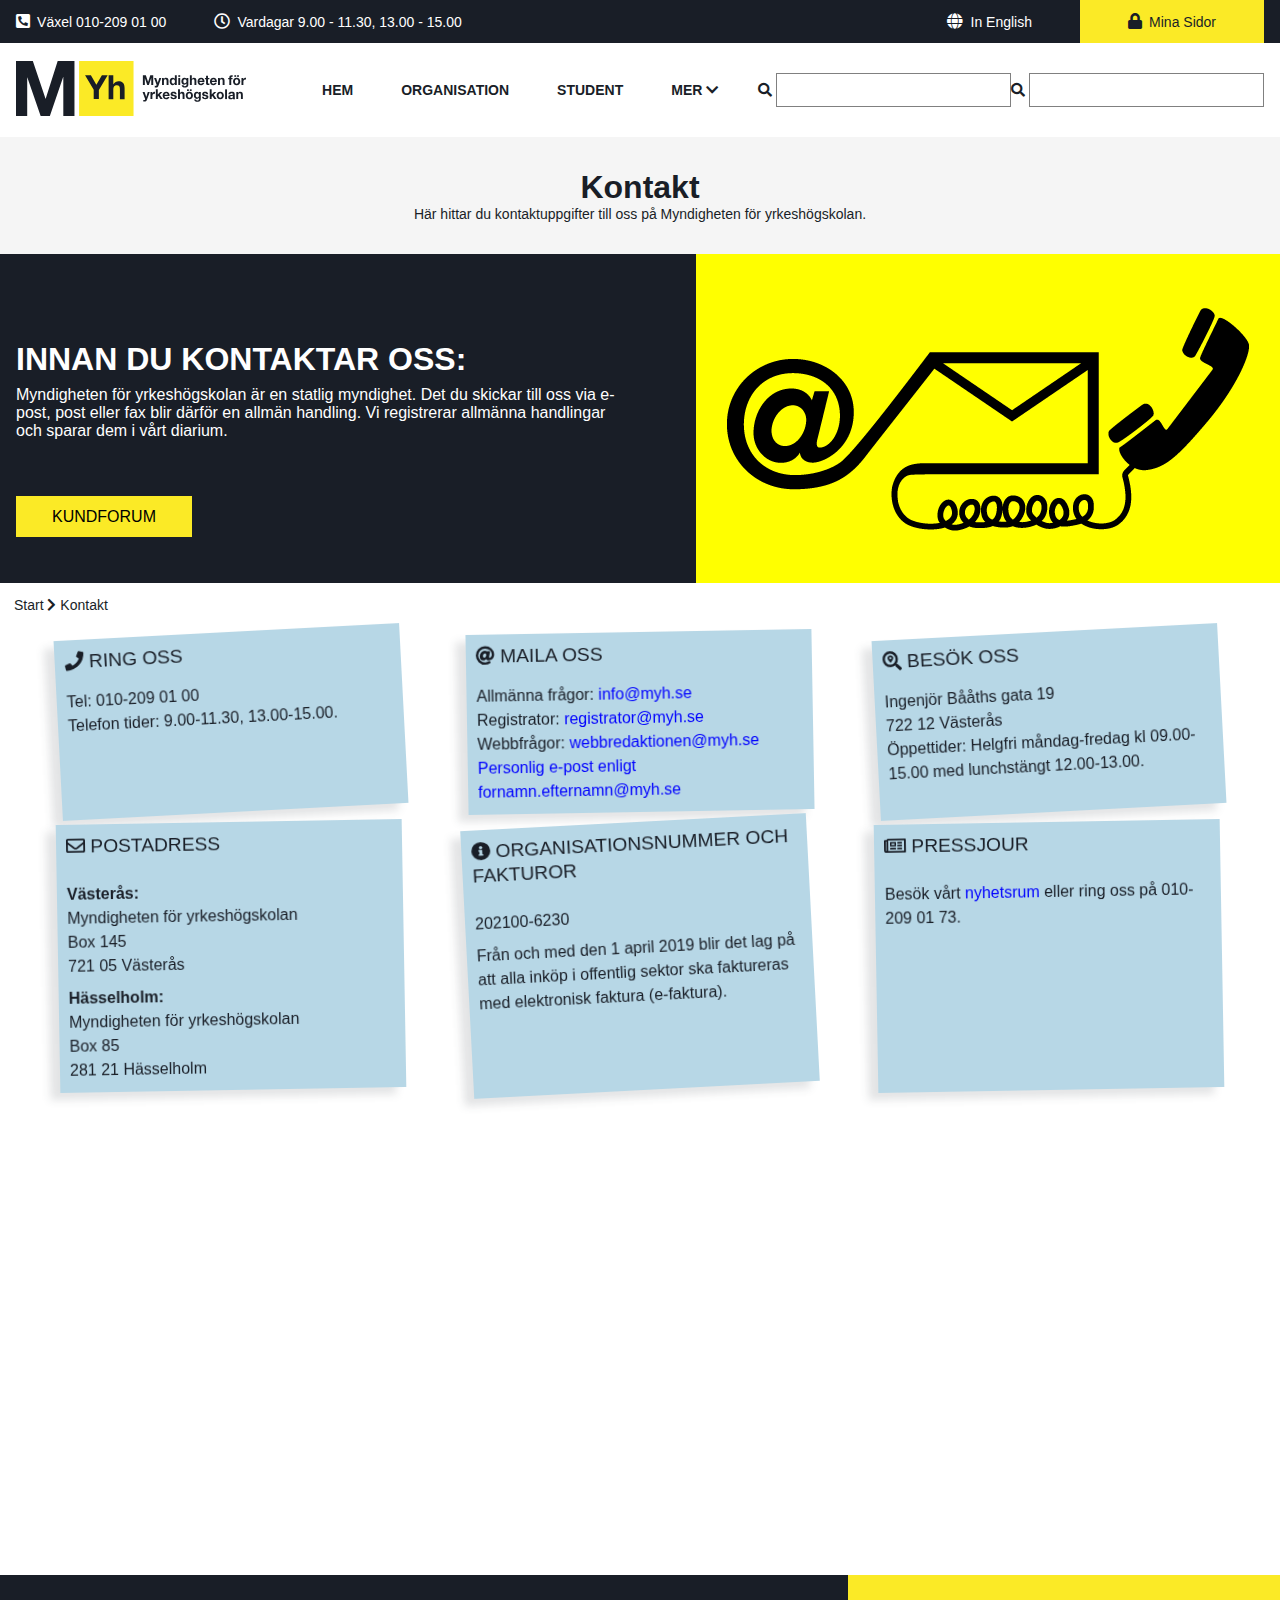
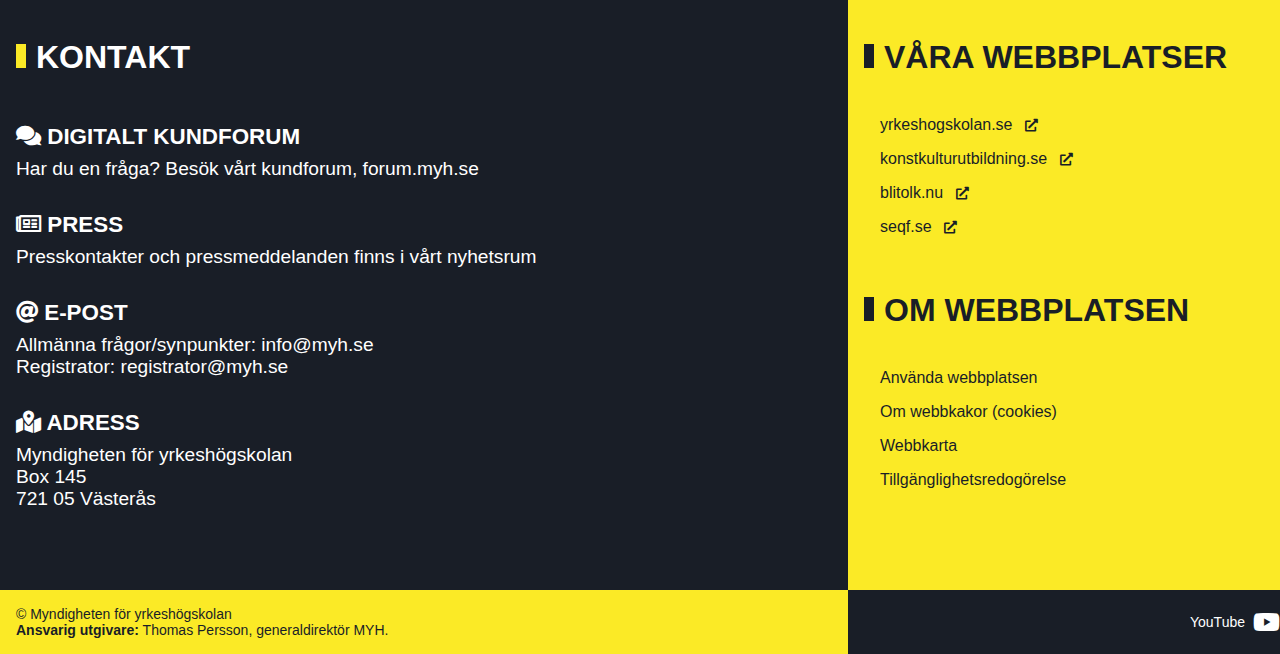
==== commit 6d4cd978: "Merge branch 'main' into ks-response" ====
--- a/kontakt.html
+++ b/kontakt.html
@@ -14,47 +14,83 @@
     <!-- Header -->
     <header>
       <!-- Topnav -->
-      <ul class="topnav">
-        <li><a href="#">Mina sidor</a></li>
-        <li><a href="#">Lättläst om oss</a></li>
-        <li><a href="#">About us in english</a></li>
-      </ul>
+      <div class="topnav">
+        <div class="container">
+          <div class="topnav-main">
+            <!-- Topnav Left Side -->
+            <div class="topnav-left">
+              <ul>
+                <li>
+                  <i class="fas fa-phone-square-alt"></i> Växel
+                  <a href="tel: 0102090100">010-209 01 00</a>
+                </li>
+                <li>
+                  <i class="far fa-clock"></i> Vardagar 9.00 - 11.30, 13.00 -
+                  15.00
+                </li>
+              </ul>
+            </div>
+            <!-- Topnav Right Side -->
+            <div class="topnav-right">
+              <ul>
+                <li>
+                  <a href="#"><i class="fas fa-globe"></i> In English</a>
+                </li>
+                <li>
+                  <a href="#" class="topnav-login">
+                    <i class="fas fa-lock"></i> Mina Sidor
+                  </a>
+                </li>
+              </ul>
+            </div>
+          </div>
+        </div>
+      </div>
 
       <!-- Navbar-->
       <nav id="navbar" class="main-nav">
-        <div class="container">
+        <div class="nav-container container">
           <a href="index.html"
             ><img class="logo" src="./assets/images/logo-myh.svg" alt="MYH.se"
           /></a>
-          <ul class="menu">
+          <ul id="main-menu" class="menu">
             <li class="item"><a href="index.html" class="menu-nav">Hem</a></li>
             <li class="item"><a href="#" class="menu-nav">Organisation</a></li>
             <li class="item"><a href="#" class="menu-nav">Student</a></li>
-            <li class="item">
-              <label for="toggle" class="menu-nav"
-                >Mer <i class="fas fa-chevron-down"></i></label
-              ><input type="checkbox" id="toggle" />
-              <ul class="sub-menu">
-                <li class="sub-item">
+            <li class="item dropdown">
+              <a href="javascript:void(0)" class="menu-nav dropbtn"
+                >Mer <i class="fas fa-chevron-down"></i>
+              </a>
+              <ul class="dropdown-content">
+                <li>
                   <a href="verksamhetsomraden.html">Verksamhetsområden</a>
                 </li>
-                <li class="sub-item">
+                <li>
                   <a href="lagar-regler-tillsyn.html"
                     >Lagar, regeler, tillsyn</a
                   >
                 </li>
-                <li class="sub-item"><a href="statistik.html">Statistik</a></li>
-                <li class="sub-item">
-                  <a href="publikationer.html">Publikationer</a>
-                </li>
-                <li class="sub-item"><a href="om-oss.html">Om oss</a></li>
-                <li class="sub-item"><a href="kontakt.html">Kontakt</a></li>
+                <li><a href="statistik.html">Statistik</a></li>
+                <li><a href="publikationer.html">Publikationer</a></li>
+                <li><a href="om-oss.html">Om oss</a></li>
+                <li><a href="kontakt.html">Kontakt</a></li>
               </ul>
             </li>
             <li>
               <label for="search-bar"><i class="fas fa-search"></i> </label><input id="search-bar" type="text" /> 
+            <li class="search-container">
+              <label for="search-bar"><i class="fas fa-search"></i> </label
+              ><input id="search-bar" type="text" />
             </li>
           </ul>
+          <a
+            href="javascript:void(0);"
+            class="mobile-nav-btn"
+            title="Mobile Menu"
+            aria-label="Mobile Menu"
+          >
+            <i class="fas fa-bars"></i>
+          </a>
         </div>
       </nav>
     </header>
@@ -77,9 +113,9 @@
                   <p>
                     Myndigheten för yrkeshögskolan är en statlig myndighet. Det du skickar till oss via e-post, post eller fax blir därför en allmän handling. Vi registrerar allmänna handlingar och sparar dem i vårt diarium.
                   </p>
-                  <a href="#" class="forum-button">Kundforum</a>
-                </div>
-                <img src="assets/images/kontakt/kontakt.png" alt="" srcset="">
+                  <a href="#" class="forum-button" aria-label="Link to customer forums">Kundforum</a>
+                </div>
+                <img src="assets/images/kontakt/kontakt.png" alt="A yellow image combining different icons for connectivity" aria-label="Decorative image">
               </div>
           <nav class="breadcrumbs"><a href="index.html">Start </a><i class="fas fa-chevron-right"></i> Kontakt</nav>
               <div class="contact-cards-wrapper">
--- a/assets/css/style.css
+++ b/assets/css/style.css
@@ -220,44 +220,174 @@
 
 /* TOPNAV starts here */
 .topnav {
+  background-color: #191e27;
+  color: #ffffff;
+}
+
+.topnav .topnav-main {
+  display: -webkit-box;
+  display: -ms-flexbox;
+  display: flex;
+  -webkit-box-pack: justify;
+      -ms-flex-pack: justify;
+          justify-content: space-between;
+  -webkit-box-align: center;
+      -ms-flex-align: center;
+          align-items: center;
+}
+
+@media (max-width: 1280px) {
+  .topnav .topnav-main {
+    padding: 0 1rem;
+  }
+}
+
+@media (max-width: 600px) {
+  .topnav .topnav-main {
+    padding: 0;
+  }
+}
+
+.topnav .topnav-main .topnav-left {
+  -webkit-box-flex: 2;
+      -ms-flex: 2;
+          flex: 2;
+}
+
+@media (max-width: 870px) {
+  .topnav .topnav-main .topnav-left {
+    -webkit-box-flex: 1;
+        -ms-flex: 1;
+            flex: 1;
+  }
+}
+
+@media (max-width: 600px) {
+  .topnav .topnav-main .topnav-left {
+    display: none;
+  }
+}
+
+.topnav .topnav-main .topnav-left ul {
+  display: -webkit-box;
+  display: -ms-flexbox;
+  display: flex;
+}
+
+.topnav .topnav-main .topnav-left ul li {
   list-style-type: none;
-  margin: 0;
-  padding: 0;
-  overflow: hidden;
-  padding: 1rem 0 1rem 1rem;
-  margin: 0rem;
-  background-color: #191e27;
-  color: #dddddd;
-}
-
-.topnav li {
-  float: right;
-}
-
-.topnav li a {
+  color: #ffffff;
+  padding: 0.8rem 3rem 0.8rem 0;
+}
+
+@media (max-width: 890px) {
+  .topnav .topnav-main .topnav-left ul li:nth-child(2) {
+    display: none;
+  }
+}
+
+.topnav .topnav-main .topnav-right {
+  display: -webkit-box;
+  display: -ms-flexbox;
+  display: flex;
+  -webkit-box-flex: 1;
+      -ms-flex: 1;
+          flex: 1;
+  -webkit-box-pack: end;
+      -ms-flex-pack: end;
+          justify-content: flex-end;
+}
+
+@media (max-width: 870px) {
+  .topnav .topnav-main .topnav-right {
+    -webkit-box-flex: 1;
+        -ms-flex: 1;
+            flex: 1;
+  }
+}
+
+@media (max-width: 600px) {
+  .topnav .topnav-main .topnav-right {
+    -webkit-box-pack: center;
+        -ms-flex-pack: center;
+            justify-content: center;
+  }
+}
+
+.topnav .topnav-main .topnav-right ul {
+  display: -webkit-box;
+  display: -ms-flexbox;
+  display: flex;
+}
+
+.topnav .topnav-main .topnav-right ul li {
+  list-style-type: none;
+}
+
+.topnav .topnav-main .topnav-right ul li a {
+  color: #ffffff;
+  padding: 0.8rem 3rem;
   display: block;
-  padding: 8px;
-  text-align: center;
-  text-decoration: none;
+}
+
+@media (max-width: 1200px) {
+  .topnav .topnav-main .topnav-right ul li a {
+    padding: 0.8rem 2rem;
+  }
+}
+
+@media (max-width: 1010px) {
+  .topnav .topnav-main .topnav-right ul li a {
+    padding: 0.8rem 1rem;
+  }
+}
+
+@media (max-width: 600px) {
+  .topnav .topnav-main .topnav-right ul li a {
+    padding: 0.8rem 5rem;
+  }
+}
+
+@media (max-width: 550px) {
+  .topnav .topnav-main .topnav-right ul li a {
+    padding: 0.8rem 4rem;
+  }
+}
+
+.topnav .topnav-main .topnav-right .topnav-login {
+  background-color: #fbea26;
   color: #191e27;
-  background-color: #fbea26;
-  margin-right: 1rem;
-}
-
-.topnav li a:hover {
-  background-color: #191e27;
-  color: #fbea26;
-}
-
-/* this is the right bag*/
-/* TOPNAV ends here */
+}
+
+.topnav .topnav-main i {
+  font-size: 1rem;
+  margin-right: 0.2rem;
+}
+
+.topnav .topnav-main a {
+  color: #ffffff;
+}
+
 /* NAVBAR starts here */
 .main-nav {
   background-color: #ffffff;
   z-index: 999;
 }
 
-.main-nav .container {
+@media (max-width: 1280px) {
+  .main-nav {
+    padding: 0 1rem;
+  }
+}
+
+@media (max-width: 800px) {
+  .main-nav {
+    padding: 1rem;
+  }
+}
+
+.main-nav .nav-container {
+  position: relative;
   display: -webkit-box;
   display: -ms-flexbox;
   display: flex;
@@ -269,45 +399,61 @@
           justify-content: space-between;
 }
 
-.main-nav .sub-menu {
-  display: none;
-}
-
-.main-nav a {
+@media (max-width: 800px) {
+  .main-nav .nav-container {
+    -webkit-box-orient: vertical;
+    -webkit-box-direction: normal;
+        -ms-flex-direction: column;
+            flex-direction: column;
+    -webkit-box-align: start;
+        -ms-flex-align: start;
+            align-items: flex-start;
+  }
+}
+
+.main-nav .nav-container a {
   color: #191e27;
   text-decoration: none;
-}
-
-.main-nav ul {
+  display: block;
+}
+
+.main-nav .nav-container ul {
   list-style: none;
 }
 
-.main-nav .logo {
+.main-nav .nav-container .logo {
   height: 55px;
 }
 
-.main-nav .menu {
-  display: -webkit-box;
-  display: -ms-flexbox;
-  display: flex;
-  height: 100%;
+.main-nav .nav-container .menu {
+  display: -webkit-box;
+  display: -ms-flexbox;
+  display: flex;
   -webkit-box-align: center;
       -ms-flex-align: center;
           align-items: center;
   -webkit-box-pack: justify;
       -ms-flex-pack: justify;
           justify-content: space-between;
-  text-align: center;
-}
-
-.main-nav .menu .item {
+}
+
+@media (max-width: 800px) {
+  .main-nav .nav-container .menu {
+    display: none;
+    -webkit-box-orient: vertical;
+    -webkit-box-direction: normal;
+        -ms-flex-direction: column;
+            flex-direction: column;
+    -webkit-box-align: start;
+        -ms-flex-align: start;
+            align-items: flex-start;
+    width: 100%;
+    margin-top: 2rem;
+  }
+}
+
+.main-nav .nav-container .menu .item {
   position: relative;
-  display: -webkit-box;
-  display: -ms-flexbox;
-  display: flex;
-  -webkit-box-align: center;
-      -ms-flex-align: center;
-          align-items: center;
   font-size: 1em;
   font-weight: bold;
   text-transform: uppercase;
@@ -316,43 +462,152 @@
   transition: all 0.2s ease-in-out;
 }
 
-.main-nav .menu .item:hover {
+.main-nav .nav-container .menu .item:hover {
   background-color: #fbea26;
 }
 
-.main-nav .menu .item input[type="checkbox" i] {
-  position: absolute;
-  left: -9999999px;
-}
-
-.main-nav .menu .item #toggle:checked ~ .sub-menu {
-  display: block;
-  position: absolute;
-  top: 100%;
-  left: 0;
-  width: 250px;
-  padding: 1em;
-  line-height: 1.8em;
-  background-color: #fbea26;
-  color: #191e27;
-  text-align: left;
-  z-index: 99;
-}
-
-.main-nav .menu .item #toggle:checked ~ .sub-menu .sub-item {
-  border-bottom: 1px solid #191e27;
-}
-
-.main-nav .menu .menu-nav {
+@media (max-width: 800px) {
+  .main-nav .nav-container .menu .item {
+    width: 100%;
+    border-bottom: 1px solid #191e27;
+  }
+}
+
+.main-nav .nav-container .menu .menu-nav {
   padding: 2.5rem 1.5rem;
   -webkit-transition: padding 0.4s ease-out;
   transition: padding 0.4s ease-out;
 }
 
-.main-nav #search-bar {
+@media (max-width: 800px) {
+  .main-nav .nav-container .menu .menu-nav {
+    padding: 1rem;
+  }
+}
+
+.main-nav .nav-container .menu .dropdown {
+  position: relative;
+  margin-right: 1rem;
+}
+
+@media (max-width: 800px) {
+  .main-nav .nav-container .menu .dropdown {
+    margin-right: 0;
+  }
+}
+
+.main-nav .nav-container .menu .dropdown .dropdown-content {
+  display: none;
+  -webkit-box-orient: vertical;
+  -webkit-box-direction: normal;
+      -ms-flex-direction: column;
+          flex-direction: column;
+  position: absolute;
+  left: 0;
+  top: 100%;
+  background-color: #f9f9f9;
+  min-width: 160px;
+  width: -webkit-max-content;
+  width: -moz-max-content;
+  width: max-content;
+  padding: 0.5rem;
+  -webkit-box-shadow: 0px 8px 16px 0px rgba(0, 0, 0, 0.2);
+          box-shadow: 0px 8px 16px 0px rgba(0, 0, 0, 0.2);
+  z-index: 999;
+}
+
+@media (max-width: 800px) {
+  .main-nav .nav-container .menu .dropdown .dropdown-content {
+    position: relative;
+    -webkit-box-shadow: none;
+            box-shadow: none;
+    width: 100%;
+  }
+}
+
+.main-nav .nav-container .menu .dropdown .dropdown-content li {
+  border-bottom: 1px solid #191e27;
+  -webkit-transition: all 0.3s ease-out;
+  transition: all 0.3s ease-out;
+}
+
+.main-nav .nav-container .menu .dropdown .dropdown-content li:last-child {
+  border-bottom: none;
+}
+
+.main-nav .nav-container .menu .dropdown .dropdown-content li:hover {
+  background-color: #fbea26;
+}
+
+.main-nav .nav-container .menu .dropdown .dropdown-content li a {
+  color: #191e27;
+  padding: 0.8rem 1.2rem;
+  text-decoration: none;
+  display: block;
+  text-align: left;
+}
+
+.main-nav .nav-container .menu .dropdown:hover .dropdown-content {
+  display: -webkit-box;
+  display: -ms-flexbox;
+  display: flex;
+}
+
+@media (max-width: 1050px) {
+  .main-nav .nav-container .menu .search-container #search-bar {
+    display: none;
+  }
+}
+
+@media (max-width: 800px) {
+  .main-nav .nav-container .menu .search-container #search-bar {
+    display: block;
+    margin-left: 1rem;
+    width: 100%;
+  }
+}
+
+@media (max-width: 800px) {
+  .main-nav .nav-container .menu .search-container {
+    display: -webkit-box;
+    display: -ms-flexbox;
+    display: flex;
+    -webkit-box-align: center;
+        -ms-flex-align: center;
+            align-items: center;
+    margin-top: 1rem;
+    padding: 0 1rem;
+    width: 100%;
+  }
+}
+
+.main-nav .nav-container #search-bar {
   padding: 6px;
   border: 1px solid grey;
   font-size: 17px;
+}
+
+.main-nav .nav-container .mobile-nav-btn {
+  display: none;
+}
+
+.main-nav .nav-container .mobile-nav-btn i {
+  font-size: 3rem;
+}
+
+@media (max-width: 800px) {
+  .main-nav .nav-container .mobile-nav-btn {
+    display: block;
+    position: absolute;
+    right: 0;
+    top: 3px;
+  }
+}
+
+.main-nav .nav-container .mobile-menu {
+  display: -webkit-box !important;
+  display: -ms-flexbox !important;
+  display: flex !important;
 }
 
 .sticky {
@@ -364,8 +619,14 @@
   box-shadow: 0px 2px 5px 1px rgba(0, 0, 0, 0.4);
 }
 
-.sticky .menu .menu-nav {
+.sticky .nav-container .menu .menu-nav {
   padding: 2rem 1.5rem;
+}
+
+@media (max-width: 800px) {
+  .sticky .nav-container .menu .menu-nav {
+    padding: 1rem;
+  }
 }
 
 /* NAVBAR ends here */
@@ -388,13 +649,7 @@
       grid-template-rows: repeat(7, 1fr);
   display: -ms-grid;
   display: grid;
-      grid-template-areas: "item-1 item-8"- "item-2 item-8"- "item-3 item-8"- "item-4 item-8"- "item-5 item-8"- "item-6 item-8"- "item-7 item-8";
+      grid-template-areas: "item-1 item-8" "item-2 item-8" "item-3 item-8" "item-4 item-8" "item-5 item-8" "item-6 item-8" "item-7 item-8";
   -ms-grid-row: 1;
   -ms-grid-column: 2;
   grid-area: services-main;
@@ -512,12 +767,7 @@
       grid-template-rows: 1fr 0.7fr repeat(3, 1fr) 0.5fr;
   display: -ms-grid;
   display: grid;
-      grid-template-areas: "list-1 list-1"- "list-2 list-2"- "list-3 list-4"- "list-5 list-6"- "list-7 list-8"- "list-9 list-9";
+      grid-template-areas: "list-1 list-1" "list-2 list-2" "list-3 list-4" "list-5 list-6" "list-7 list-8" "list-9 list-9";
   position: relative;
   border: solid 2.5px;
   -ms-grid-row: 1;
@@ -1184,6 +1434,7 @@
 
 .about-container .main-section article .preamble {
   margin: 1em 3em 1em 0;
+  font-size: 1.5em;
 }
 
 .about-container .main-section article p {
@@ -1240,6 +1491,7 @@
   padding: 1em;
   text-decoration: none;
   line-height: 1.5em;
+  cursor: pointer;
 }
 
 .about-container aside .side-menu ul a {
@@ -1334,6 +1586,7 @@
 
 .publications-container .main-section article .preamble {
   margin: 1em 3em 1em 0;
+  font-size: 1.5em;
 }
 
 .publications-container .main-section article p {
@@ -1364,6 +1617,14 @@
       -ms-flex: 3;
           flex: 3;
   padding: 1em;
+}
+
+.publications-container .publication-list .pub-item .pub-item-content h4 {
+  margin-bottom: 1em;
+}
+
+.publications-container .publication-list .pub-item .pub-item-content .preview {
+  margin-bottom: 1em;
 }
 
 .publications-container .publication-list .pub-item .pub-item-content .preview .release-date {
@@ -1374,6 +1635,10 @@
   color: #8b9ab4;
 }
 
+.publications-container .publication-list .pub-item a {
+  color: #1dbef2;
+}
+
 .publications-container .page-select {
   display: -webkit-box;
   display: -ms-flexbox;
@@ -1412,6 +1677,16 @@
   padding: 1em;
 }
 
+.publications-container aside .mobile-filter-type {
+  display: none;
+}
+
+.publications-container aside #publication-search-bar {
+  margin: 1em 0;
+  padding: 4px;
+  border: 1px solid grey;
+}
+
 .publications-container aside .main-filter {
   display: -webkit-box;
   display: -ms-flexbox;
@@ -1420,6 +1695,8 @@
   -webkit-box-direction: normal;
       -ms-flex-direction: column;
           flex-direction: column;
+  background-color: #e5e5e5;
+  padding: 1em;
 }
 
 .publications-container aside .main-filter .flexbox {
@@ -1439,10 +1716,6 @@
   -webkit-box-flex: 1;
       -ms-flex: 1;
           flex: 1;
-}
-
-.publications-container aside .main-filter .flexbox .publication-search {
-  margin: 1em 0;
 }
 
 .publications-container aside .main-filter .flexbox .btn-reset {
@@ -1509,6 +1782,55 @@
 }
 
 /* PUBLICATIONS ends here */
+@media only screen and (max-width: 800px) {
+  .publications-container {
+    -webkit-box-orient: vertical;
+    -webkit-box-direction: reverse;
+        -ms-flex-direction: column-reverse;
+            flex-direction: column-reverse;
+  }
+  .publications-container .main-section article .preamble {
+    font-size: 1em;
+  }
+  .publications-container .filters-section {
+    display: -webkit-box;
+    display: -ms-flexbox;
+    display: flex;
+    -webkit-box-pack: justify;
+        -ms-flex-pack: justify;
+            justify-content: space-between;
+    margin-top: 1em;
+  }
+  .publications-container .filters-section .mobile-filter-heading {
+    margin: 0.5em 0 0.2em 0;
+  }
+  .publications-container .filter-type {
+    display: none;
+  }
+  .publications-container aside .mobile-filter-type {
+    display: block;
+    padding-left: 1em;
+  }
+}
+
+@media only screen and (max-width: 630px) {
+  .filters-section {
+    display: -webkit-box;
+    display: -ms-flexbox;
+    display: flex;
+    -webkit-box-orient: vertical;
+    -webkit-box-direction: normal;
+        -ms-flex-direction: column;
+            flex-direction: column;
+    -webkit-box-pack: justify;
+        -ms-flex-pack: justify;
+            justify-content: space-between;
+  }
+  .publications-container .mobile-filter-type {
+    padding-left: 0;
+  }
+}
+
 .page-services .page-content {
   padding: 4rem 0;
   display: -webkit-box;
@@ -1626,35 +1948,70 @@
   }
 }
 
+.page-title .page-title-p {
+  width: 50%;
+  margin: 0 auto;
+}
+
+.nav-side {
+  padding: 1em;
+}
+
 .statistic {
   background-color: #fffefe;
-  border: black solid 2px;
   margin: 1rem;
 }
 
 .statistic .statistic-navbar {
   text-align: left;
   background-color: #191e27;
-  padding: 2rem;
-  width: 20rem;
-  height: 20.6rem;
-  float: auto;
+  width: 22rem;
   margin-left: 10rem;
 }
 
-.statistic .statistic-navbar li a {
-  display: block;
+.statistic .statistic-navbar aside {
+  padding: 1rem;
+}
+
+.statistic .statistic-navbar aside .side-menu {
+  background-color: #191e27;
+  /* för description bredvid active */
+}
+
+.statistic .statistic-navbar aside .side-menu .title {
   color: #ffffff;
-}
-
-.statistic .statistic-navbar li a:hover:not(.active) {
-  background-color: #fbea26;
-  color: #191e27;
+  font-weight: bold;
+}
+
+.statistic .statistic-navbar aside .side-menu .description {
+  color: white;
+  max-height: 0;
+  overflow: hidden;
+  -webkit-transition: max-height 0.3s;
+  transition: max-height 0.3s;
+}
+
+.statistic .statistic-navbar aside .side-menu .active + .description {
+  max-height: 200px;
+  -webkit-transition: max-height 0.2s;
+  transition: max-height 0.2s;
+}
+
+.statistic .statistic-navbar aside .side-menu ul {
+  list-style: none;
+  padding: 1em;
+  text-decoration: none;
+  line-height: 2em;
+  cursor: pointer;
+}
+
+.statistic .statistic-navbar aside .side-menu ul a {
+  color: white;
 }
 
 .statistic h2 {
   text-align: left;
-  padding-left: 5rem;
+  padding: 1rem 10rem;
 }
 
 .statistic .float-img {
@@ -1666,15 +2023,13 @@
 
 .statistic .statistic-main {
   text-align: left;
-  padding: 2rem;
-}
-
-@media all and (max-width: 480px) {
-  .statistic .float-img {
-    width: 100%;
-    margin: auto;
-    float: none;
-  }
+  padding-left: 2rem;
+  padding-bottom: 2rem;
+  border: none;
+}
+
+@media all and (max-width: 420px) {
+  .statistic .float-img,
   .statistic .statistic-navbar {
     width: 100%;
     margin: auto;
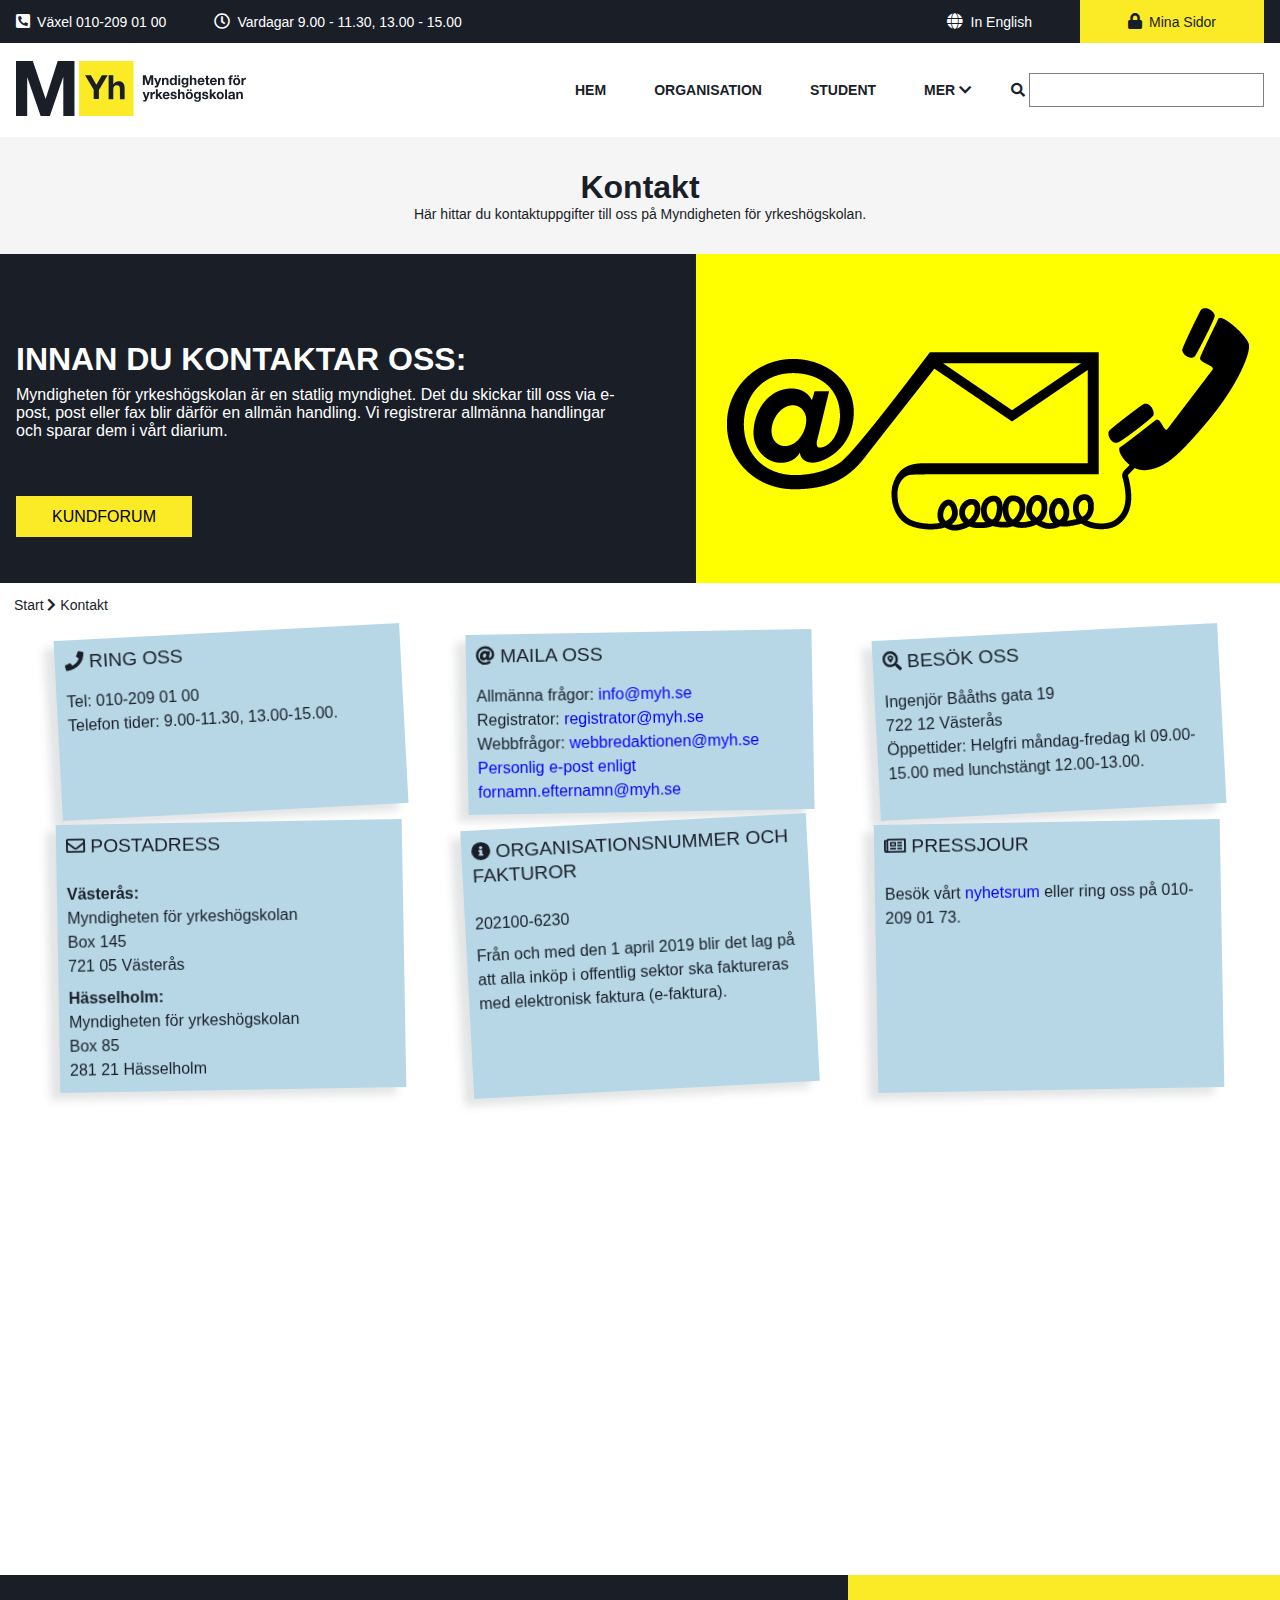
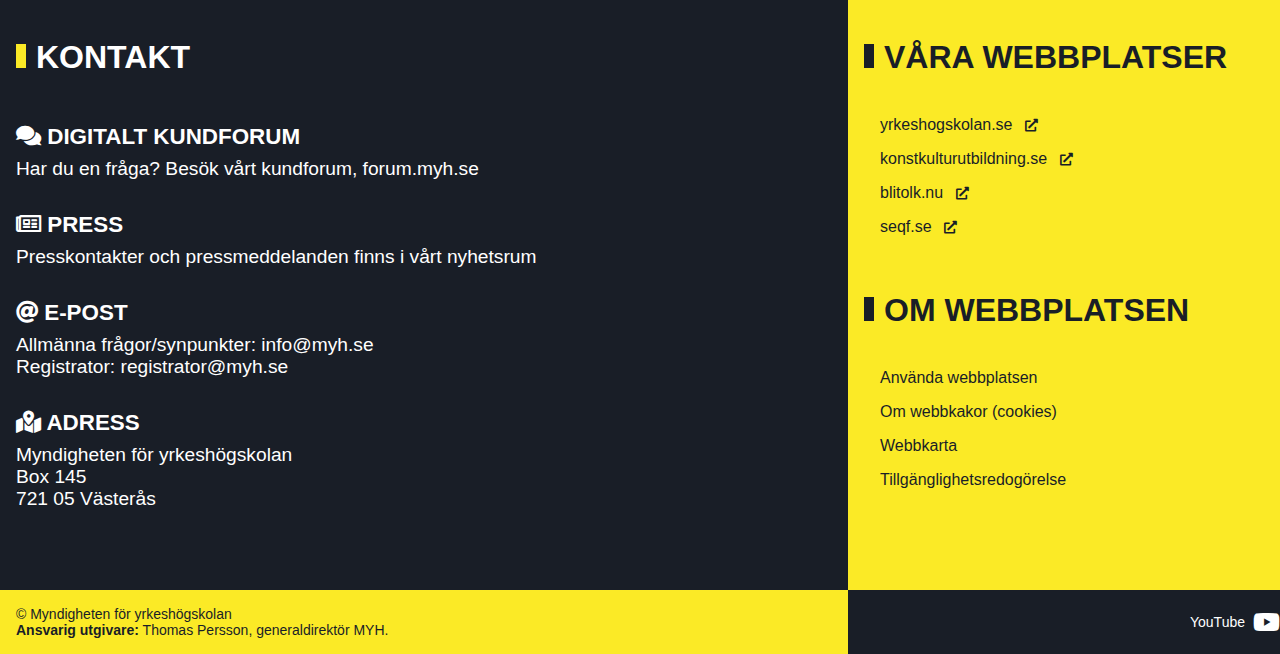
==== commit 17afc267: "fixed double search on kontakt" ====
--- a/kontakt.html
+++ b/kontakt.html
@@ -76,8 +76,6 @@
                 <li><a href="kontakt.html">Kontakt</a></li>
               </ul>
             </li>
-            <li>
-              <label for="search-bar"><i class="fas fa-search"></i> </label><input id="search-bar" type="text" /> 
             <li class="search-container">
               <label for="search-bar"><i class="fas fa-search"></i> </label
               ><input id="search-bar" type="text" />
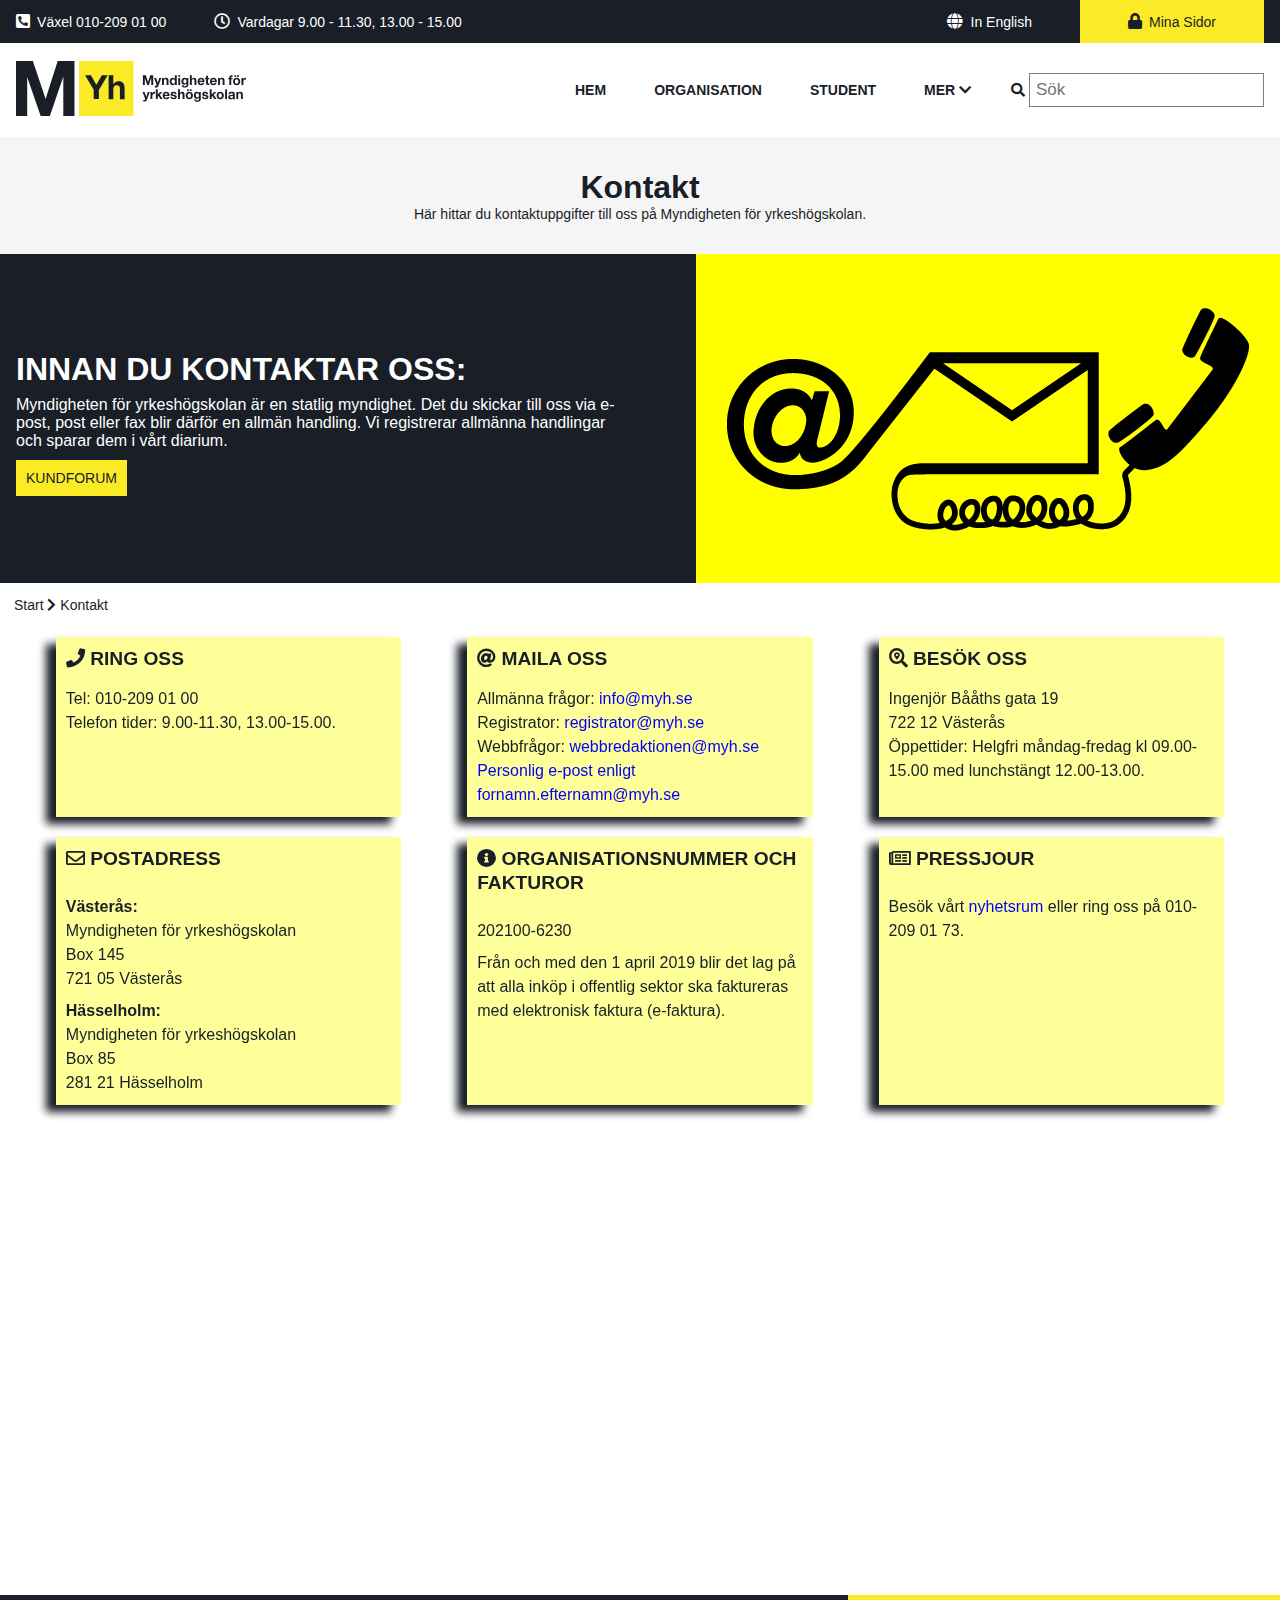
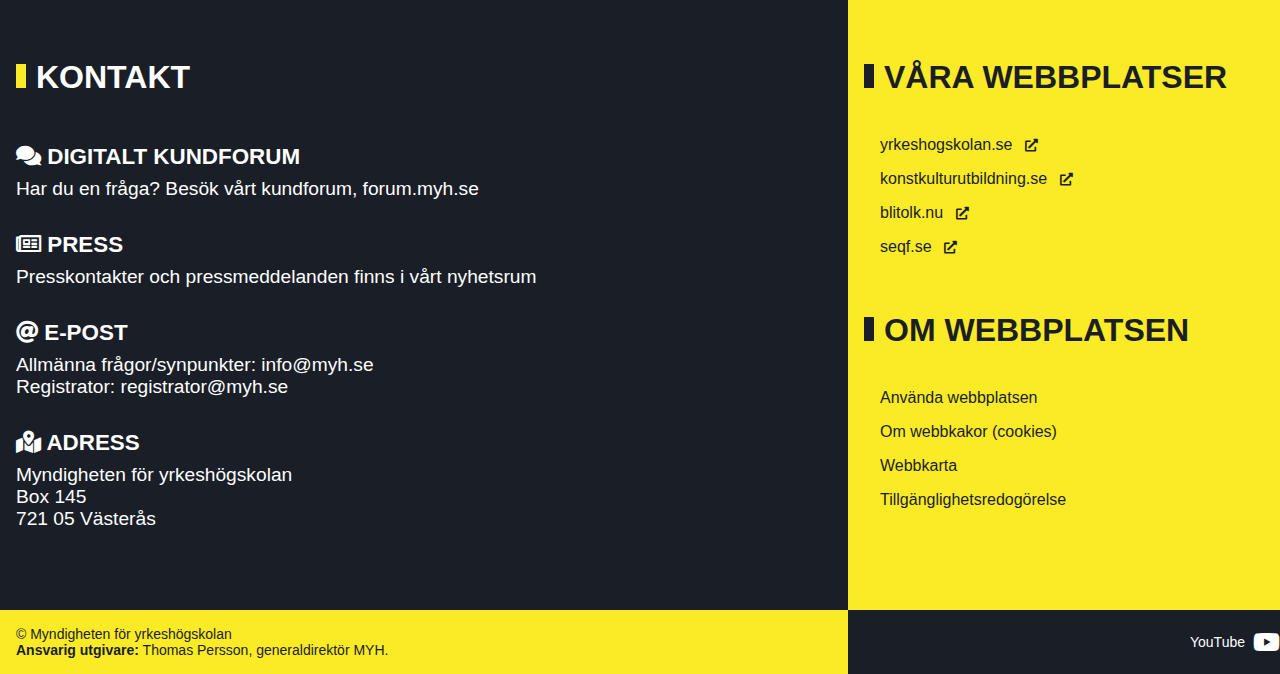
==== commit 3af3c6d5: "add search placeholder" ====
--- a/kontakt.html
+++ b/kontakt.html
@@ -51,7 +51,7 @@
       <nav id="navbar" class="main-nav">
         <div class="nav-container container">
           <a href="index.html"
-            ><img class="logo" src="./assets/images/logo-myh.svg" alt="MYH.se"
+            ><img class="logo" src="./assets/images/logo-myh.svg" alt="MYH.se" aria-label="MYH logo links to start page"
           /></a>
           <ul id="main-menu" class="menu">
             <li class="item"><a href="index.html" class="menu-nav">Hem</a></li>
@@ -78,7 +78,7 @@
             </li>
             <li class="search-container">
               <label for="search-bar"><i class="fas fa-search"></i> </label
-              ><input id="search-bar" type="text" />
+              ><input id="search-bar" type="text" placeholder="Sök" />
             </li>
           </ul>
           <a
--- a/assets/css/style.css
+++ b/assets/css/style.css
@@ -32,21 +32,9 @@
 }
 
 .hero {
-  height: 300px;
   width: 100%;
+  height: 628px;
   overflow: hidden;
-}
-
-@media (min-width: 540px) {
-  .hero {
-    height: 420px;
-  }
-}
-
-@media (min-width: 800px) {
-  .hero {
-    height: 628px;
-  }
 }
 
 .slideshow {
@@ -65,7 +53,7 @@
 .slide {
   width: 100%;
   height: 100%;
-  padding: 125px 70px;
+  padding: 125px 113px;
   display: -webkit-box;
   display: -ms-flexbox;
   display: flex;
@@ -78,12 +66,6 @@
   position: absolute;
   left: 0;
   top: 0;
-}
-
-@media (min-width: 800px) {
-  .slide {
-    padding: 125px 113px;
-  }
 }
 
 .slide-active {
@@ -126,43 +108,19 @@
 }
 
 .slide-text h2 {
-  font-size: 24px;
+  font-size: 50px;
   color: white;
   text-transform: uppercase;
-  margin-bottom: 45px;
-}
-
-@media (min-width: 800px) {
-  .slide-text h2 {
-    font-size: 50px;
-    margin-bottom: 76px;
-  }
+  margin-bottom: 76px;
 }
 
 .slide-text .slide-button {
-  font-size: 18px;
+  font-size: 25px;
   background-color: #fbea26;
   color: black;
-  padding: 12px 24px;
+  padding: 12px 36px;
   text-transform: uppercase;
   text-decoration: none;
-  display: inline-block;
-  width: 100%;
-  text-align: center;
-}
-
-@media (min-width: 540px) {
-  .slide-text .slide-button {
-    text-align: left;
-    width: auto;
-  }
-}
-
-@media (min-width: 800px) {
-  .slide-text .slide-button {
-    font-size: 25px;
-    padding: 12px 36px;
-  }
 }
 
 .slide-arrow-left,
@@ -649,7 +607,13 @@
       grid-template-rows: repeat(7, 1fr);
   display: -ms-grid;
   display: grid;
-      grid-template-areas: "item-1 item-8" "item-2 item-8" "item-3 item-8" "item-4 item-8" "item-5 item-8" "item-6 item-8" "item-7 item-8";
+      grid-template-areas: "item-1 item-8"+ "item-2 item-8"+ "item-3 item-8"+ "item-4 item-8"+ "item-5 item-8"+ "item-6 item-8"+ "item-7 item-8";
   -ms-grid-row: 1;
   -ms-grid-column: 2;
   grid-area: services-main;
@@ -767,7 +731,12 @@
       grid-template-rows: 1fr 0.7fr repeat(3, 1fr) 0.5fr;
   display: -ms-grid;
   display: grid;
-      grid-template-areas: "list-1 list-1" "list-2 list-2" "list-3 list-4" "list-5 list-6" "list-7 list-8" "list-9 list-9";
+      grid-template-areas: "list-1 list-1"+ "list-2 list-2"+ "list-3 list-4"+ "list-5 list-6"+ "list-7 list-8"+ "list-9 list-9";
   position: relative;
   border: solid 2.5px;
   -ms-grid-row: 1;
@@ -1260,30 +1229,39 @@
 
 .contact-landing-graphic-wrapper {
   background-color: #191e27;
+  display: -webkit-box;
+  display: -ms-flexbox;
+  display: flex;
+  -webkit-box-align: center;
+      -ms-flex-align: center;
+          align-items: center;
   color: white;
-  display: -webkit-box;
-  display: -ms-flexbox;
-  display: flex;
   padding-left: 1rem;
 }
 
 .contact-landing-graphic-wrapper h1 {
-  font-size: 1rem;
-  font-weight: 300;
   padding-bottom: 60px;
-  margin-top: 2rem;
 }
 
 .contact-landing-graphic-wrapper p {
   margin-right: 10%;
-  padding-bottom: 10%;
-}
-
-.contact-landing-text {
-  padding-top: 30px;
-  -ms-flex-item-align: center;
-      -ms-grid-row-align: center;
-      align-self: center;
+  padding-bottom: 20px;
+}
+
+.placeholder-for-buttons {
+  background-color: gray;
+}
+
+.placeholder-for-buttons p {
+  font-size: 40px;
+}
+
+.placeholder-for-breadcrumbs {
+  background-color: gray;
+}
+
+.placeholder-for-breadcrumbs p {
+  font-size: 40px;
 }
 
 .contact-cards-wrapper {
@@ -1295,43 +1273,22 @@
           justify-content: space-evenly;
   -ms-flex-wrap: wrap;
       flex-wrap: wrap;
-  max-width: 1280px;
 }
 
 .contact-card {
-  width: 80%;
-  background-color: #b7d7e6;
-  -webkit-filter: drop-shadow(-10px 7px 4px rgba(25, 30, 39, 0.12));
-          filter: drop-shadow(-10px 7px 4px rgba(25, 30, 39, 0.12));
+  background-color: #ffff99;
+  -webkit-filter: drop-shadow(-10px 7px 4px #191e27);
+          filter: drop-shadow(-10px 7px 4px #191e27);
+  width: 27%;
   padding: 10px;
-  margin: 5px;
+  margin: 10px;
   line-height: 1.5rem;
-  -webkit-transform: rotate(-3deg);
-          transform: rotate(-3deg);
-}
-
-.contact-card:nth-child(2n) {
-  -webkit-transform: rotate(-1deg);
-          transform: rotate(-1deg);
 }
 
 .contact-card h3 {
-  font-weight: 400;
   font-size: 1.2rem;
   padding: 0 0 1rem 0;
   text-transform: uppercase;
-}
-
-@media (min-width: 540px) {
-  .contact-card {
-    width: 40%;
-  }
-}
-
-@media (min-width: 800px) {
-  .contact-card {
-    width: 27%;
-  }
 }
 
 .contact-card-list-hidden {
@@ -1354,49 +1311,28 @@
 }
 
 .forum-button {
-  font-size: 1rem;
+  color: #191e27;
   background-color: #fbea26;
-  color: black;
-  padding: 12px 36px;
+  padding: 10px;
+  text-align: center;
+  text-decoration: none;
   text-transform: uppercase;
+}
+
+.forum-button:hover {
+  background-color: #191e27;
+  color: #fbea26;
   text-decoration: none;
 }
 
-@media only screen and (max-width: 700px) {
-  .contact-landing-graphic-wrapper {
-    display: -webkit-box;
-    display: -ms-flexbox;
-    display: flex;
-    -webkit-box-orient: vertical;
-    -webkit-box-direction: reverse;
-        -ms-flex-direction: column-reverse;
-            flex-direction: column-reverse;
-    padding: 0;
-    margin-right: 0;
-  }
-  .contact-landing-graphic-wrapper h2 {
-    font-size: 1rem;
-  }
-  .contact-landing-graphic-wrapper p {
-    font-size: 1rem;
-    margin-left: 1rem;
-  }
-  .contact-landing-graphic-wrapper .contact-landing-text {
-    display: -webkit-box;
-    display: -ms-flexbox;
-    display: flex;
-    -webkit-box-orient: vertical;
-    -webkit-box-direction: normal;
-        -ms-flex-direction: column;
-            flex-direction: column;
-    -webkit-box-pack: center;
-        -ms-flex-pack: center;
-            justify-content: center;
-    -webkit-box-align: center;
-        -ms-flex-align: center;
-            align-items: center;
-    margin-bottom: 5%;
-  }
+.kontakt-3-button-container {
+  display: -webkit-box;
+  display: -ms-flexbox;
+  display: flex;
+  -webkit-box-pack: center;
+      -ms-flex-pack: center;
+          justify-content: center;
+  padding: 2% 0 2% 0;
 }
 
 .breadcrumbs {
@@ -1953,6 +1889,366 @@
   margin: 0 auto;
 }
 
+.nyheter {
+  display: -ms-grid;
+  display: grid;
+  height: 300vh;
+  -ms-grid-columns: 1fr 0.5fr;
+      grid-template-columns: 1fr 0.5fr;
+  -ms-grid-rows: 0.03fr 0.05fr 1fr;
+      grid-template-rows: 0.03fr 0.05fr 1fr;
+      grid-template-areas: "nyheter-main nyheter-main";
+}
+
+.nyheter .nyheter-main {
+  -ms-grid-row: 1;
+  -ms-grid-column: 1;
+  -ms-grid-column-span: 2;
+  grid-area: nyheter-main;
+  background-color: #f5f5f5;
+  display: -ms-grid;
+  display: grid;
+  -ms-grid-columns: 1fr;
+      grid-template-columns: 1fr;
+  -ms-grid-rows: 1fr;
+      grid-template-rows: 1fr;
+      grid-template-areas: "aktuellt-content";
+}
+
+.nyheter .nyheter-main .title-text {
+  text-align: center;
+  padding: 10px;
+}
+
+.nyheter .nyheter-main .title-text:hover {
+  cursor: pointer;
+  background: lightgrey;
+}
+
+.nyheter .nyheter-main .aktuellt-content {
+  -ms-grid-row: 1;
+  -ms-grid-column: 1;
+  grid-area: aktuellt-content;
+  -ms-grid-columns: 1fr 0.1fr;
+      grid-template-columns: 1fr 0.1fr;
+  -ms-grid-rows: (1fr)[9];
+      grid-template-rows: repeat(9, 1fr);
+  display: -ms-grid;
+  display: grid;
+      grid-template-areas: "aktuellt-main-1 ."+ "aktuellt-main-2 ."+ "aktuellt-main-3 ."+ "aktuellt-main-4 ."+ "aktuellt-main-5 ."+ "aktuellt-main-6 ."+ "aktuellt-main-7 ."+ "aktuellt-main-8 ."+ "aktuellt-main-9 .";
+}
+
+.nyheter .nyheter-main .aktuellt-content .aktuellt-main {
+  border-bottom: 2px solid grey;
+  margin: 20px;
+}
+
+.nyheter .nyheter-main .aktuellt-content .aktuellt-main h2:hover {
+  cursor: pointer;
+  text-decoration: underline;
+}
+
+.nyheter .nyheter-main .aktuellt-content h2 {
+  margin-bottom: 10px;
+}
+
+.nyheter .nyheter-main .aktuellt-content .published {
+  color: blue;
+}
+
+.nyheter .nyheter-main .aktuellt-content .aktuellt-main-1 {
+  -ms-grid-row: 1;
+  -ms-grid-column: 1;
+  grid-area: aktuellt-main-1;
+}
+
+.nyheter .nyheter-main .aktuellt-content .aktuellt-main-2 {
+  -ms-grid-row: 2;
+  -ms-grid-column: 1;
+  grid-area: aktuellt-main-2;
+}
+
+.nyheter .nyheter-main .aktuellt-content .aktuellt-main-3 {
+  -ms-grid-row: 3;
+  -ms-grid-column: 1;
+  grid-area: aktuellt-main-3;
+}
+
+.nyheter .nyheter-main .aktuellt-content .aktuellt-main-4 {
+  -ms-grid-row: 4;
+  -ms-grid-column: 1;
+  grid-area: aktuellt-main-4;
+}
+
+.nyheter .nyheter-main .aktuellt-content .aktuellt-main-5 {
+  -ms-grid-row: 5;
+  -ms-grid-column: 1;
+  grid-area: aktuellt-main-5;
+}
+
+.nyheter .nyheter-main .aktuellt-content .aktuellt-main-6 {
+  -ms-grid-row: 6;
+  -ms-grid-column: 1;
+  grid-area: aktuellt-main-6;
+}
+
+.nyheter .nyheter-main .aktuellt-content .aktuellt-main-7 {
+  -ms-grid-row: 7;
+  -ms-grid-column: 1;
+  grid-area: aktuellt-main-7;
+}
+
+.nyheter .nyheter-main .aktuellt-content .aktuellt-main-8 {
+  -ms-grid-row: 8;
+  -ms-grid-column: 1;
+  grid-area: aktuellt-main-8;
+}
+
+.nyheter .nyheter-main .aktuellt-content .aktuellt-main-9 {
+  -ms-grid-row: 9;
+  -ms-grid-column: 1;
+  grid-area: aktuellt-main-9;
+}
+
+.nyheter .nyheter-main .pressmeddelanden-content {
+  grid-area: pressmeddelanden-content;
+  -ms-grid-columns: 1fr 0.1fr;
+      grid-template-columns: 1fr 0.1fr;
+  -ms-grid-rows: (1fr)[9] 0.2fr;
+      grid-template-rows: repeat(9, 1fr) 0.2fr;
+  display: -ms-grid;
+  display: grid;
+      grid-template-areas: "pressmeddelanden-main-1 ."+ "pressmeddelanden-main-2 ."+ "pressmeddelanden-main-3 ."+ "pressmeddelanden-main-4 ."+ "pressmeddelanden-main-5 ."+ "pressmeddelanden-main-6 ."+ "pressmeddelanden-main-7 ."+ "pressmeddelanden-main-8 ."+ "pressmeddelanden-main-9 ."+ "pressmeddelanden-more .";
+  display: none;
+}
+
+.nyheter .nyheter-main .pressmeddelanden-content .pressmeddelanden-main {
+  border-bottom: 2px solid grey;
+  margin: 20px;
+}
+
+.nyheter .nyheter-main .pressmeddelanden-content .pressmeddelanden-main h2:hover {
+  cursor: pointer;
+  text-decoration: underline;
+}
+
+.nyheter .nyheter-main .pressmeddelanden-content h2 {
+  margin-bottom: 10px;
+}
+
+.nyheter .nyheter-main .pressmeddelanden-content .published-2 {
+  color: blue;
+}
+
+.nyheter .nyheter-main .pressmeddelanden-content .pressmeddelanden-main-1 {
+  -ms-grid-row: 1;
+  -ms-grid-column: 1;
+  grid-area: pressmeddelanden-main-1;
+}
+
+.nyheter .nyheter-main .pressmeddelanden-content .pressmeddelanden-main-2 {
+  -ms-grid-row: 2;
+  -ms-grid-column: 1;
+  grid-area: pressmeddelanden-main-2;
+}
+
+.nyheter .nyheter-main .pressmeddelanden-content .pressmeddelanden-main-3 {
+  -ms-grid-row: 3;
+  -ms-grid-column: 1;
+  grid-area: pressmeddelanden-main-3;
+}
+
+.nyheter .nyheter-main .pressmeddelanden-content .pressmeddelanden-main-4 {
+  -ms-grid-row: 4;
+  -ms-grid-column: 1;
+  grid-area: pressmeddelanden-main-4;
+}
+
+.nyheter .nyheter-main .pressmeddelanden-content .pressmeddelanden-main-5 {
+  -ms-grid-row: 5;
+  -ms-grid-column: 1;
+  grid-area: pressmeddelanden-main-5;
+}
+
+.nyheter .nyheter-main .pressmeddelanden-content .pressmeddelanden-main-6 {
+  -ms-grid-row: 6;
+  -ms-grid-column: 1;
+  grid-area: pressmeddelanden-main-6;
+}
+
+.nyheter .nyheter-main .pressmeddelanden-content .pressmeddelanden-main-7 {
+  -ms-grid-row: 7;
+  -ms-grid-column: 1;
+  grid-area: pressmeddelanden-main-7;
+}
+
+.nyheter .nyheter-main .pressmeddelanden-content .pressmeddelanden-main-8 {
+  -ms-grid-row: 8;
+  -ms-grid-column: 1;
+  grid-area: pressmeddelanden-main-8;
+}
+
+.nyheter .nyheter-main .pressmeddelanden-content .pressmeddelanden-main-9 {
+  -ms-grid-row: 9;
+  -ms-grid-column: 1;
+  grid-area: pressmeddelanden-main-9;
+}
+
+.nyheter .nyheter-main .pressmeddelanden-content .pressmeddelanden-more {
+  -ms-grid-row: 10;
+  -ms-grid-column: 1;
+  grid-area: pressmeddelanden-more;
+}
+
+.nyheter .nyheter-main .pressmeddelanden-content .pressmeddelanden-more h5 {
+  float: right;
+}
+
+.nyheter .nyheter-main .pressmeddelanden-content .pressmeddelanden-more h5:hover {
+  cursor: pointer;
+}
+
+.nyheter .nyheter-main .kalender-content {
+  grid-area: kalender-content;
+  -ms-grid-columns: 0.3fr 1fr;
+      grid-template-columns: 0.3fr 1fr;
+  -ms-grid-rows: 0.04fr (0.15fr)[4];
+      grid-template-rows: 0.04fr repeat(4, 0.15fr);
+  display: -ms-grid;
+  display: grid;
+      grid-template-areas: "month-1 month-1"+ "date-1 text-1"+ "date-2 text-2"+ "date-3 text-3"+ "date-4 text-4";
+  display: none;
+}
+
+.nyheter .nyheter-main .kalender-content .month {
+  background-color: #fbea26;
+}
+
+.nyheter .nyheter-main .kalender-content .month h2 {
+  padding: 25px 0;
+  margin-left: 20px;
+}
+
+.nyheter .nyheter-main .kalender-content .date {
+  font-size: 50px;
+  margin-left: 2rem;
+  padding: 5px;
+  background-color: lightgrey;
+}
+
+.nyheter .nyheter-main .kalender-content .text {
+  margin: 20px;
+}
+
+.nyheter .nyheter-main .kalender-content .date-main, .nyheter .nyheter-main .kalender-content .kalender-group {
+  border-bottom: 2px solid grey;
+  display: -webkit-box;
+  display: -ms-flexbox;
+  display: flex;
+  -webkit-box-align: center;
+      -ms-flex-align: center;
+          align-items: center;
+}
+
+.nyheter .nyheter-main .kalender-content .date-main {
+  margin-left: 20px;
+  -webkit-box-pack: center;
+      -ms-flex-pack: center;
+          justify-content: center;
+}
+
+.nyheter .nyheter-main .kalender-content .kalender-group {
+  margin-right: 20px;
+}
+
+.nyheter .nyheter-main .kalender-content .month-1 {
+  -ms-grid-row: 1;
+  -ms-grid-column: 1;
+  -ms-grid-column-span: 2;
+  grid-area: month-1;
+}
+
+.nyheter .nyheter-main .kalender-content .month-2 {
+  grid-area: month-2;
+}
+
+.nyheter .nyheter-main .kalender-content .date-1 {
+  -ms-grid-row: 2;
+  -ms-grid-column: 1;
+  grid-area: date-1;
+}
+
+.nyheter .nyheter-main .kalender-content .date-2 {
+  -ms-grid-row: 3;
+  -ms-grid-column: 1;
+  grid-area: date-2;
+}
+
+.nyheter .nyheter-main .kalender-content .date-3 {
+  -ms-grid-row: 4;
+  -ms-grid-column: 1;
+  grid-area: date-3;
+}
+
+.nyheter .nyheter-main .kalender-content .date-4 {
+  -ms-grid-row: 5;
+  -ms-grid-column: 1;
+  grid-area: date-4;
+}
+
+.nyheter .nyheter-main .kalender-content .date-5 {
+  grid-area: date-5;
+}
+
+.nyheter .nyheter-main .kalender-content .text-1 {
+  -ms-grid-row: 2;
+  -ms-grid-column: 2;
+  grid-area: text-1;
+}
+
+.nyheter .nyheter-main .kalender-content .text-2 {
+  -ms-grid-row: 3;
+  -ms-grid-column: 2;
+  grid-area: text-2;
+}
+
+.nyheter .nyheter-main .kalender-content .text-3 {
+  -ms-grid-row: 4;
+  -ms-grid-column: 2;
+  grid-area: text-3;
+}
+
+.nyheter .nyheter-main .kalender-content .text-4 {
+  -ms-grid-row: 5;
+  -ms-grid-column: 2;
+  grid-area: text-4;
+}
+
+.nyheter .nyheter-main .kalender-content .text-5 {
+  grid-area: text-5;
+}
+
 .nav-side {
   padding: 1em;
 }
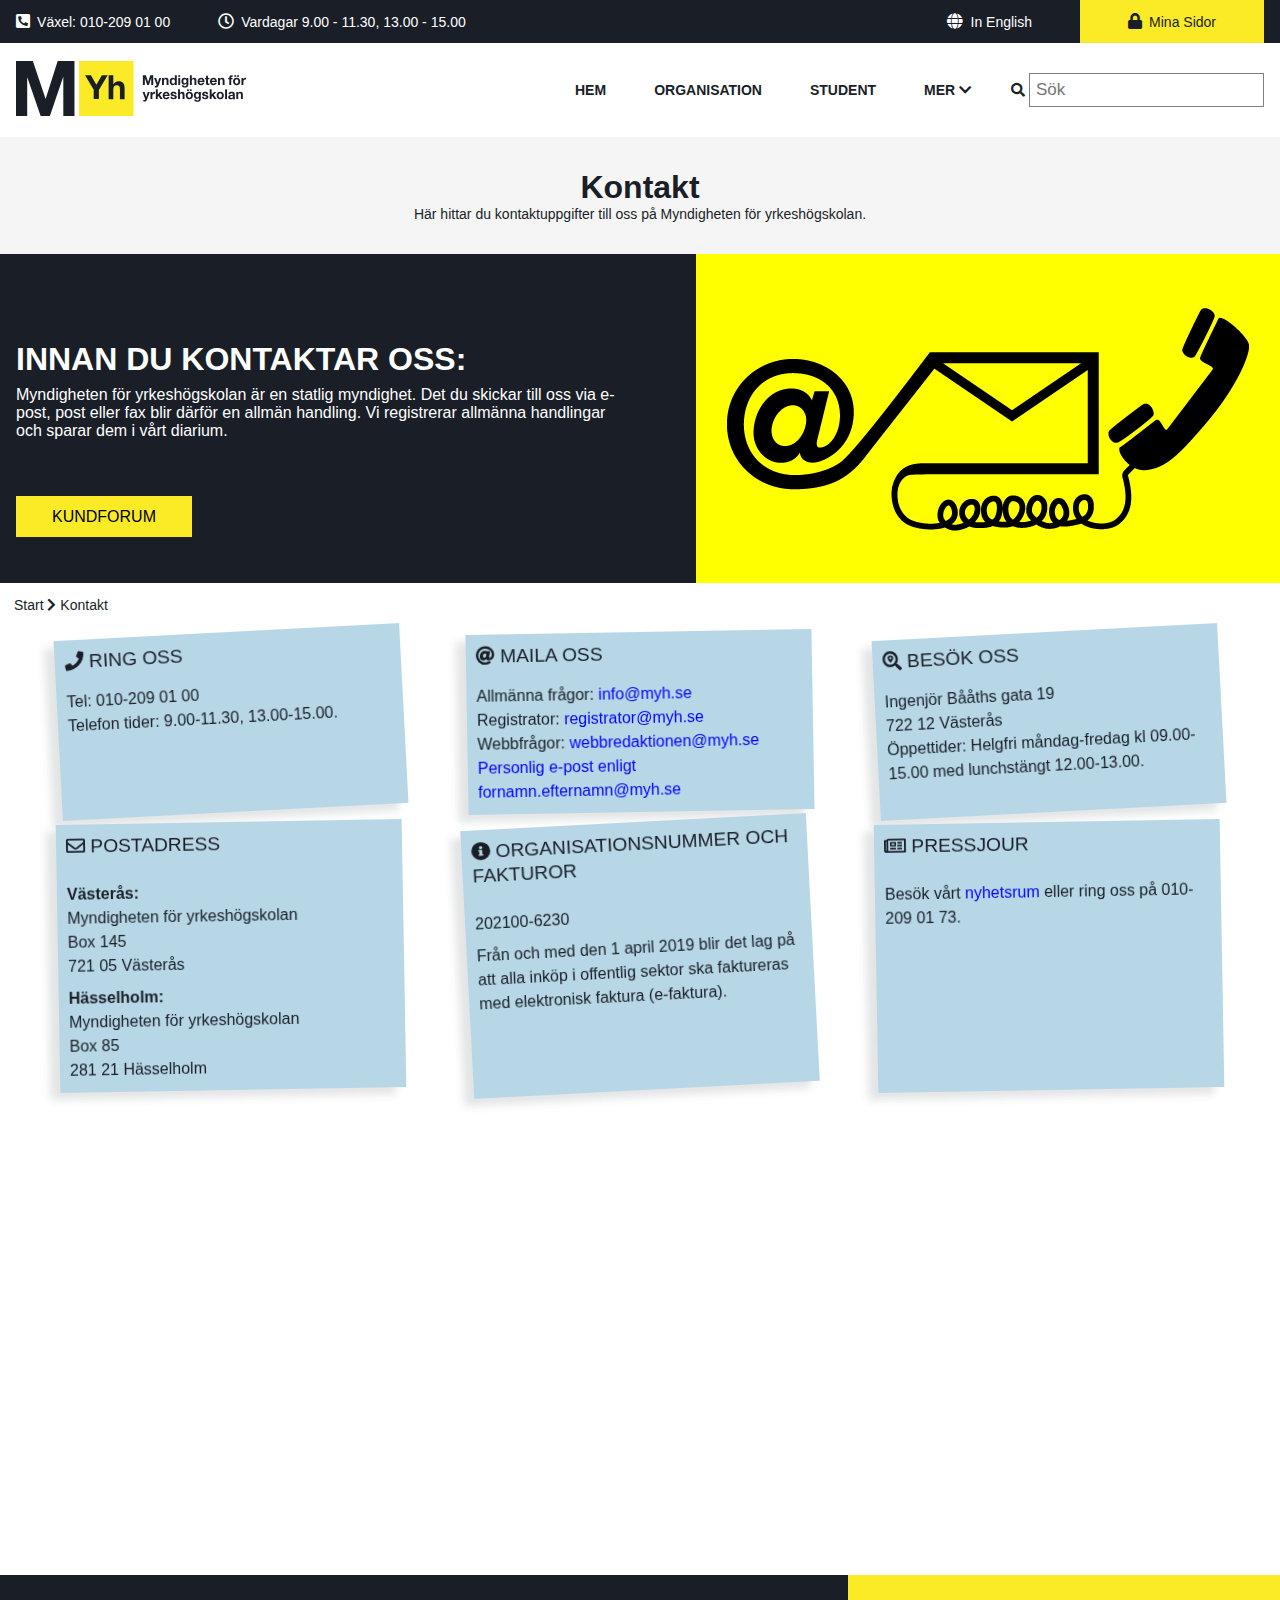
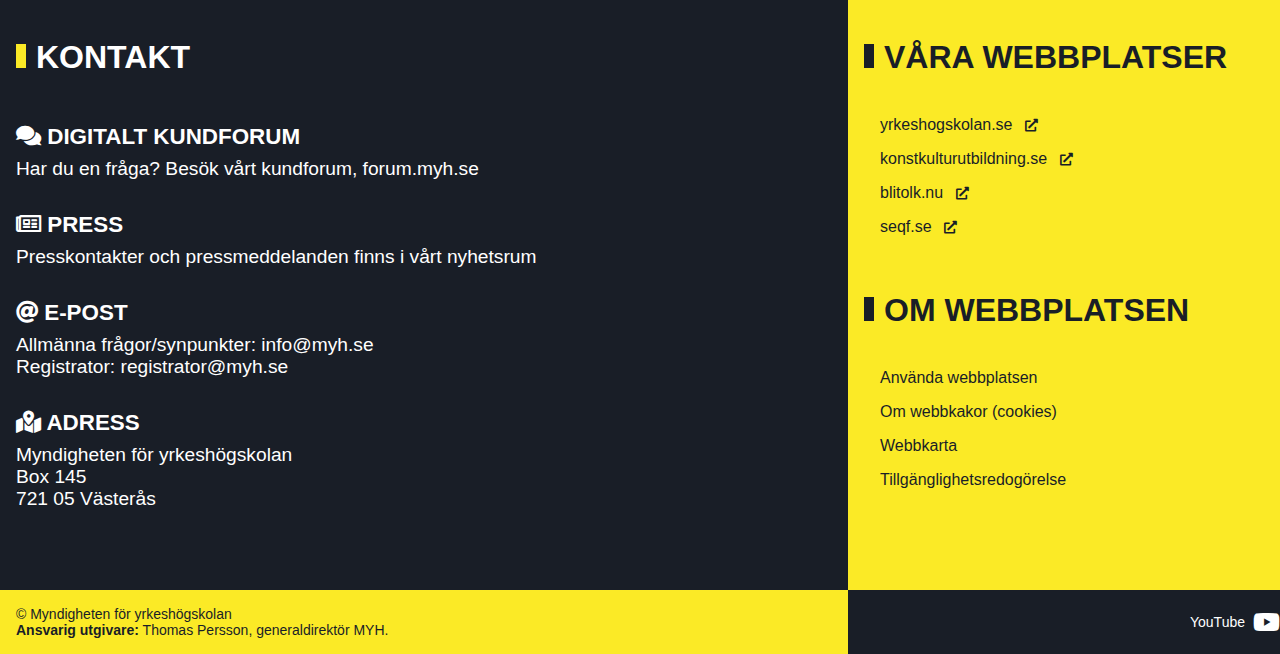
==== commit 62137708: "restored index and kontakt" ====
--- a/kontakt.html
+++ b/kontakt.html
@@ -21,8 +21,7 @@
             <div class="topnav-left">
               <ul>
                 <li>
-                  <i class="fas fa-phone-square-alt"></i> Växel
-                  <a href="tel: 0102090100">010-209 01 00</a>
+                  <i class="fas fa-phone-square-alt"></i> Växel:&nbsp;<a href="tel:&nbsp;0102090100">010-209 01 00</a>
                 </li>
                 <li>
                   <i class="far fa-clock"></i> Vardagar 9.00 - 11.30, 13.00 -
--- a/assets/css/style.css
+++ b/assets/css/style.css
@@ -32,9 +32,21 @@
 }
 
 .hero {
+  height: 300px;
   width: 100%;
-  height: 628px;
   overflow: hidden;
+}
+
+@media (min-width: 540px) {
+  .hero {
+    height: 420px;
+  }
+}
+
+@media (min-width: 800px) {
+  .hero {
+    height: 628px;
+  }
 }
 
 .slideshow {
@@ -53,7 +65,7 @@
 .slide {
   width: 100%;
   height: 100%;
-  padding: 125px 113px;
+  padding: 125px 70px;
   display: -webkit-box;
   display: -ms-flexbox;
   display: flex;
@@ -66,6 +78,12 @@
   position: absolute;
   left: 0;
   top: 0;
+}
+
+@media (min-width: 800px) {
+  .slide {
+    padding: 125px 113px;
+  }
 }
 
 .slide-active {
@@ -108,19 +126,43 @@
 }
 
 .slide-text h2 {
-  font-size: 50px;
+  font-size: 24px;
   color: white;
   text-transform: uppercase;
-  margin-bottom: 76px;
+  margin-bottom: 45px;
+}
+
+@media (min-width: 800px) {
+  .slide-text h2 {
+    font-size: 50px;
+    margin-bottom: 76px;
+  }
 }
 
 .slide-text .slide-button {
-  font-size: 25px;
+  font-size: 18px;
   background-color: #fbea26;
   color: black;
-  padding: 12px 36px;
+  padding: 12px 24px;
   text-transform: uppercase;
   text-decoration: none;
+  display: inline-block;
+  width: 100%;
+  text-align: center;
+}
+
+@media (min-width: 540px) {
+  .slide-text .slide-button {
+    text-align: left;
+    width: auto;
+  }
+}
+
+@media (min-width: 800px) {
+  .slide-text .slide-button {
+    font-size: 25px;
+    padding: 12px 36px;
+  }
 }
 
 .slide-arrow-left,
@@ -607,13 +649,7 @@
       grid-template-rows: repeat(7, 1fr);
   display: -ms-grid;
   display: grid;
-      grid-template-areas: "item-1 item-8"- "item-2 item-8"- "item-3 item-8"- "item-4 item-8"- "item-5 item-8"- "item-6 item-8"- "item-7 item-8";
+      grid-template-areas: "item-1 item-8" "item-2 item-8" "item-3 item-8" "item-4 item-8" "item-5 item-8" "item-6 item-8" "item-7 item-8";
   -ms-grid-row: 1;
   -ms-grid-column: 2;
   grid-area: services-main;
@@ -731,12 +767,7 @@
       grid-template-rows: 1fr 0.7fr repeat(3, 1fr) 0.5fr;
   display: -ms-grid;
   display: grid;
-      grid-template-areas: "list-1 list-1"- "list-2 list-2"- "list-3 list-4"- "list-5 list-6"- "list-7 list-8"- "list-9 list-9";
+      grid-template-areas: "list-1 list-1" "list-2 list-2" "list-3 list-4" "list-5 list-6" "list-7 list-8" "list-9 list-9";
   position: relative;
   border: solid 2.5px;
   -ms-grid-row: 1;
@@ -939,35 +970,74 @@
   -webkit-box-sizing: border-box;
           box-sizing: border-box;
   padding: 4rem;
-  background-color: #eee8e8;
-}
-
-.btn-anmal,
-.btn-hitta,
-.btn-ledare,
-.btn-gd {
-  height: 5rem;
-  width: 3rem;
-  font-size: medium;
+  margin: 0 auto;
+}
+
+.btn-myh .btn-container-start {
+  display: -webkit-box;
+  display: -ms-flexbox;
+  display: flex;
+  -webkit-box-pack: center;
+      -ms-flex-pack: center;
+          justify-content: center;
+  -ms-flex-wrap: wrap;
+      flex-wrap: wrap;
+}
+
+.btn-myh .btn-container-start .btn-anmal,
+.btn-myh .btn-container-start .btn-hitta,
+.btn-myh .btn-container-start .btn-ledare,
+.btn-myh .btn-container-start .btn-gd {
+  display: -webkit-box;
+  display: -ms-flexbox;
+  display: flex;
+  -webkit-box-align: center;
+      -ms-flex-align: center;
+          align-items: center;
+  -webkit-box-pack: center;
+      -ms-flex-pack: center;
+          justify-content: center;
+  padding: 2rem;
+  border-radius: 1rem;
+  text-transform: uppercase;
+  text-align: center;
+  width: 350px;
   font-weight: bold;
-  font-size: 1em;
-  text-align: center;
-  padding: 2rem;
-  border: none;
-  border-radius: 1rem;
-  text-decoration: none;
-  display: inline-block;
-  min-width: 350px;
+}
+
+.btn-myh .btn-container-start .btn-start-page {
+  margin: 1em;
+}
+
+.btn-myh .btn-container-start .btn-anmal {
+  color: #191e27;
+}
+
+.btn-myh .btn-container-start .btn-anmal:hover {
+  background-color: #ead704;
+}
+
+.btn-myh .btn-container-start .btn-hitta {
+  color: #ffffff;
+}
+
+.btn-myh .btn-container-start .btn-hitta:hover {
+  background-color: #0b2415;
+}
+
+.btn-myh .btn-container-start .btn-ledare {
+  color: #ffffff;
+}
+
+.btn-myh .btn-container-start .btn-ledare:hover {
+  background-color: #0f447f;
 }
 
 .btn-anmal {
-  background-color: #04041f;
+  background-color: #fbea26;
   color: #ffffff;
-}
-
-.btn-anmal:hover {
-  background-color: #fbea26;
-  color: #191e27;
+  -webkit-transition: all 0.2s ease-in-out;
+  transition: all 0.2s ease-in-out;
 }
 
 .btn-anmal:active {
@@ -976,13 +1046,10 @@
 }
 
 .btn-hitta {
-  background-color: #0b2415;
+  background-color: #174b2c;
   color: #ffffff;
-}
-
-.btn-hitta:hover {
-  background-color: #fbea26;
-  color: #191e27;
+  -webkit-transition: all 0.2s ease-in-out;
+  transition: all 0.2s ease-in-out;
 }
 
 .btn-hitta:active {
@@ -991,13 +1058,10 @@
 }
 
 .btn-ledare {
-  background-color: #1b1d5c;
+  background-color: #145cad;
   color: #ffffff;
-}
-
-.btn-ledare:hover {
-  background-color: #fbea26;
-  color: #191e27;
+  -webkit-transition: all 0.2s ease-in-out;
+  transition: all 0.2s ease-in-out;
 }
 
 .btn-ledare:active {
@@ -1006,18 +1070,36 @@
 }
 
 .btn-gd {
-  background-color: #1dbef2;
+  background-color: #145cad;
   color: #ffffff;
-}
-
-.btn-gd:hover {
-  background-color: #fbea26;
-  color: #191e27;
+  -webkit-transition: all 0.2s ease-in-out;
+  transition: all 0.2s ease-in-out;
 }
 
 .btn-gd:active {
   position: relative;
   top: 8px;
+}
+
+@media only screen and (max-width: 730px) {
+  .btn-myh .btn-container-start .btn-anmal,
+  .btn-myh .btn-container-start .btn-hitta,
+  .btn-myh .btn-container-start .btn-ledare,
+  .btn-myh .btn-container-start .btn-gd {
+    display: -webkit-box;
+    display: -ms-flexbox;
+    display: flex;
+    -webkit-box-align: center;
+        -ms-flex-align: center;
+            align-items: center;
+    -webkit-box-pack: center;
+        -ms-flex-pack: center;
+            justify-content: center;
+    padding: 2rem;
+    border-radius: 1rem;
+    text-transform: uppercase;
+    text-align: center;
+  }
 }
 
 footer .footer-main {
@@ -1229,39 +1311,30 @@
 
 .contact-landing-graphic-wrapper {
   background-color: #191e27;
-  display: -webkit-box;
-  display: -ms-flexbox;
-  display: flex;
-  -webkit-box-align: center;
-      -ms-flex-align: center;
-          align-items: center;
   color: white;
+  display: -webkit-box;
+  display: -ms-flexbox;
+  display: flex;
   padding-left: 1rem;
 }
 
 .contact-landing-graphic-wrapper h1 {
+  font-size: 1rem;
+  font-weight: 300;
   padding-bottom: 60px;
+  margin-top: 2rem;
 }
 
 .contact-landing-graphic-wrapper p {
   margin-right: 10%;
-  padding-bottom: 20px;
-}
-
-.placeholder-for-buttons {
-  background-color: gray;
-}
-
-.placeholder-for-buttons p {
-  font-size: 40px;
-}
-
-.placeholder-for-breadcrumbs {
-  background-color: gray;
-}
-
-.placeholder-for-breadcrumbs p {
-  font-size: 40px;
+  padding-bottom: 10%;
+}
+
+.contact-landing-text {
+  padding-top: 30px;
+  -ms-flex-item-align: center;
+      -ms-grid-row-align: center;
+      align-self: center;
 }
 
 .contact-cards-wrapper {
@@ -1273,22 +1346,43 @@
           justify-content: space-evenly;
   -ms-flex-wrap: wrap;
       flex-wrap: wrap;
+  max-width: 1280px;
 }
 
 .contact-card {
-  background-color: #ffff99;
-  -webkit-filter: drop-shadow(-10px 7px 4px #191e27);
-          filter: drop-shadow(-10px 7px 4px #191e27);
-  width: 27%;
+  width: 80%;
+  background-color: #b7d7e6;
+  -webkit-filter: drop-shadow(-10px 7px 4px rgba(25, 30, 39, 0.12));
+          filter: drop-shadow(-10px 7px 4px rgba(25, 30, 39, 0.12));
   padding: 10px;
-  margin: 10px;
+  margin: 5px;
   line-height: 1.5rem;
+  -webkit-transform: rotate(-3deg);
+          transform: rotate(-3deg);
+}
+
+.contact-card:nth-child(2n) {
+  -webkit-transform: rotate(-1deg);
+          transform: rotate(-1deg);
 }
 
 .contact-card h3 {
+  font-weight: 400;
   font-size: 1.2rem;
   padding: 0 0 1rem 0;
   text-transform: uppercase;
+}
+
+@media (min-width: 540px) {
+  .contact-card {
+    width: 40%;
+  }
+}
+
+@media (min-width: 800px) {
+  .contact-card {
+    width: 27%;
+  }
 }
 
 .contact-card-list-hidden {
@@ -1311,28 +1405,49 @@
 }
 
 .forum-button {
-  color: #191e27;
+  font-size: 1rem;
   background-color: #fbea26;
-  padding: 10px;
-  text-align: center;
+  color: black;
+  padding: 12px 36px;
+  text-transform: uppercase;
   text-decoration: none;
-  text-transform: uppercase;
-}
-
-.forum-button:hover {
-  background-color: #191e27;
-  color: #fbea26;
-  text-decoration: none;
-}
-
-.kontakt-3-button-container {
-  display: -webkit-box;
-  display: -ms-flexbox;
-  display: flex;
-  -webkit-box-pack: center;
-      -ms-flex-pack: center;
-          justify-content: center;
-  padding: 2% 0 2% 0;
+}
+
+@media only screen and (max-width: 700px) {
+  .contact-landing-graphic-wrapper {
+    display: -webkit-box;
+    display: -ms-flexbox;
+    display: flex;
+    -webkit-box-orient: vertical;
+    -webkit-box-direction: reverse;
+        -ms-flex-direction: column-reverse;
+            flex-direction: column-reverse;
+    padding: 0;
+    margin-right: 0;
+  }
+  .contact-landing-graphic-wrapper h2 {
+    font-size: 1rem;
+  }
+  .contact-landing-graphic-wrapper p {
+    font-size: 1rem;
+    margin-left: 1rem;
+  }
+  .contact-landing-graphic-wrapper .contact-landing-text {
+    display: -webkit-box;
+    display: -ms-flexbox;
+    display: flex;
+    -webkit-box-orient: vertical;
+    -webkit-box-direction: normal;
+        -ms-flex-direction: column;
+            flex-direction: column;
+    -webkit-box-pack: center;
+        -ms-flex-pack: center;
+            justify-content: center;
+    -webkit-box-align: center;
+        -ms-flex-align: center;
+            align-items: center;
+    margin-bottom: 5%;
+  }
 }
 
 .breadcrumbs {
@@ -1374,11 +1489,15 @@
 }
 
 .about-container .main-section article p {
-  margin: 1em 4em 1em 0;
+  margin: 1em 10% 1em 0;
 }
 
 .about-container .main-section article .landing-page-img {
   width: 100%;
+}
+
+.about-container .main-section article a {
+  color: #145cad;
 }
 
 .about-container aside {
@@ -1404,6 +1523,7 @@
 }
 
 .about-container aside .side-menu .title {
+  font-size: 1em;
   color: white;
   font-weight: bold;
 }
@@ -1464,6 +1584,7 @@
 
 .about-container aside .btn-section .gd:hover {
   background-color: #0b2415;
+  text-decoration: underline;
 }
 
 .about-container aside .btn-section .hitta {
@@ -1475,6 +1596,19 @@
 
 .about-container aside .btn-section .hitta:hover {
   background-color: #d1c004;
+  text-decoration: underline;
+}
+
+.about-container aside .btn-section .anmal-btn {
+  background-color: #fbea26;
+  color: #191e27;
+  -webkit-transition: all 0.2s ease-in-out;
+  transition: all 0.2s ease-in-out;
+}
+
+.about-container aside .btn-section .anmal-btn:hover {
+  background-color: #d1c004;
+  text-decoration: underline;
 }
 
 .about-container aside .competitions {
@@ -1482,8 +1616,32 @@
   padding: 1em;
 }
 
+.about-container aside .competitions p {
+  margin-bottom: 1em;
+}
+
+.about-container aside .competitions a {
+  color: #145cad;
+}
+
 .landing-page-heading {
   font-size: 3em;
+}
+
+@media only screen and (max-width: 1050px) {
+  .about-container {
+    -webkit-box-orient: vertical;
+    -webkit-box-direction: reverse;
+        -ms-flex-direction: column-reverse;
+            flex-direction: column-reverse;
+  }
+  .about-container .main-section article p {
+    margin: 1em 0 0 0;
+  }
+  .about-container aside .btn-section,
+  .about-container aside .competitions {
+    display: none;
+  }
 }
 
 /* PUBLICATIONS starts here */
@@ -1499,7 +1657,7 @@
       -ms-flex-pack: justify;
           justify-content: space-between;
   padding: 1em 0;
-  background-color: #f5f5f5;
+  background-color: #e5e5e5;
 }
 
 .publications-container .landing-page-heading {
@@ -1512,12 +1670,12 @@
           flex: 2;
   margin-right: 1em;
   padding-left: 1em;
-  background-color: white;
+  background-color: #ffffff;
 }
 
 .publications-container .main-section article {
   margin: 1em;
-  background-color: white;
+  background-color: #ffffff;
 }
 
 .publications-container .main-section article .preamble {
@@ -1537,7 +1695,7 @@
   display: -webkit-box;
   display: -ms-flexbox;
   display: flex;
-  border-bottom: 1px solid #8b9ab4;
+  border-bottom: 1px solid #2d3646;
   background-color: #e5e5e5;
 }
 
@@ -1555,6 +1713,11 @@
   padding: 1em;
 }
 
+.publications-container .publication-list .pub-item .pub-item-content .pub-item-heading {
+  color: #191e27;
+  font-size: 1.3em;
+}
+
 .publications-container .publication-list .pub-item .pub-item-content h4 {
   margin-bottom: 1em;
 }
@@ -1568,11 +1731,11 @@
   text-transform: uppercase;
   font-size: 0.8 em;
   font-weight: bold;
-  color: #8b9ab4;
+  color: #2d3646;
 }
 
 .publications-container .publication-list .pub-item a {
-  color: #1dbef2;
+  color: #145cad;
 }
 
 .publications-container .page-select {
@@ -1593,7 +1756,7 @@
 .publications-container .page-select .pagination li {
   list-style: none;
   padding: 1em;
-  border-left: 1px solid #8b9ab4;
+  border-left: 1px solid #2d3646;
 }
 
 .publications-container aside {
@@ -1609,7 +1772,7 @@
   -webkit-box-direction: normal;
       -ms-flex-direction: column;
           flex-direction: column;
-  background-color: white;
+  background-color: #ffffff;
   padding: 1em;
 }
 
@@ -1620,7 +1783,7 @@
 .publications-container aside #publication-search-bar {
   margin: 1em 0;
   padding: 4px;
-  border: 1px solid grey;
+  border: 1px solid #2d3646;
 }
 
 .publications-container aside .main-filter {
@@ -1679,7 +1842,7 @@
 .publications-container aside .filters-section .filter-type {
   padding: 1em 0.5em 1em 0.5em;
   margin: 1em 0 1em 0;
-  border-top: 1px solid #8b9ab4;
+  border-top: 1px solid #2d3646;
 }
 
 .publications-container aside .filters-section .filter-type .filter-heading {
@@ -1700,7 +1863,7 @@
           justify-content: space-between;
   padding: 1em 0;
   margin: 0 1em;
-  border-bottom: 1px solid #8b9ab4;
+  border-bottom: 1px solid #e5e5e5;
 }
 
 .publications-container aside .filters-section .filter-type .filter-options li .reset {
@@ -1709,7 +1872,7 @@
 }
 
 .publications-container aside .filters-section .filter-type .filter-options li a {
-  color: #0080cc;
+  color: #145cad;
   text-decoration: underline;
 }
 
@@ -1889,366 +2052,6 @@
   margin: 0 auto;
 }
 
-.nyheter {
-  display: -ms-grid;
-  display: grid;
-  height: 300vh;
-  -ms-grid-columns: 1fr 0.5fr;
-      grid-template-columns: 1fr 0.5fr;
-  -ms-grid-rows: 0.03fr 0.05fr 1fr;
-      grid-template-rows: 0.03fr 0.05fr 1fr;
-      grid-template-areas: "nyheter-main nyheter-main";
-}
-
-.nyheter .nyheter-main {
-  -ms-grid-row: 1;
-  -ms-grid-column: 1;
-  -ms-grid-column-span: 2;
-  grid-area: nyheter-main;
-  background-color: #f5f5f5;
-  display: -ms-grid;
-  display: grid;
-  -ms-grid-columns: 1fr;
-      grid-template-columns: 1fr;
-  -ms-grid-rows: 1fr;
-      grid-template-rows: 1fr;
-      grid-template-areas: "aktuellt-content";
-}
-
-.nyheter .nyheter-main .title-text {
-  text-align: center;
-  padding: 10px;
-}
-
-.nyheter .nyheter-main .title-text:hover {
-  cursor: pointer;
-  background: lightgrey;
-}
-
-.nyheter .nyheter-main .aktuellt-content {
-  -ms-grid-row: 1;
-  -ms-grid-column: 1;
-  grid-area: aktuellt-content;
-  -ms-grid-columns: 1fr 0.1fr;
-      grid-template-columns: 1fr 0.1fr;
-  -ms-grid-rows: (1fr)[9];
-      grid-template-rows: repeat(9, 1fr);
-  display: -ms-grid;
-  display: grid;
-      grid-template-areas: "aktuellt-main-1 ."- "aktuellt-main-2 ."- "aktuellt-main-3 ."- "aktuellt-main-4 ."- "aktuellt-main-5 ."- "aktuellt-main-6 ."- "aktuellt-main-7 ."- "aktuellt-main-8 ."- "aktuellt-main-9 .";
-}
-
-.nyheter .nyheter-main .aktuellt-content .aktuellt-main {
-  border-bottom: 2px solid grey;
-  margin: 20px;
-}
-
-.nyheter .nyheter-main .aktuellt-content .aktuellt-main h2:hover {
-  cursor: pointer;
-  text-decoration: underline;
-}
-
-.nyheter .nyheter-main .aktuellt-content h2 {
-  margin-bottom: 10px;
-}
-
-.nyheter .nyheter-main .aktuellt-content .published {
-  color: blue;
-}
-
-.nyheter .nyheter-main .aktuellt-content .aktuellt-main-1 {
-  -ms-grid-row: 1;
-  -ms-grid-column: 1;
-  grid-area: aktuellt-main-1;
-}
-
-.nyheter .nyheter-main .aktuellt-content .aktuellt-main-2 {
-  -ms-grid-row: 2;
-  -ms-grid-column: 1;
-  grid-area: aktuellt-main-2;
-}
-
-.nyheter .nyheter-main .aktuellt-content .aktuellt-main-3 {
-  -ms-grid-row: 3;
-  -ms-grid-column: 1;
-  grid-area: aktuellt-main-3;
-}
-
-.nyheter .nyheter-main .aktuellt-content .aktuellt-main-4 {
-  -ms-grid-row: 4;
-  -ms-grid-column: 1;
-  grid-area: aktuellt-main-4;
-}
-
-.nyheter .nyheter-main .aktuellt-content .aktuellt-main-5 {
-  -ms-grid-row: 5;
-  -ms-grid-column: 1;
-  grid-area: aktuellt-main-5;
-}
-
-.nyheter .nyheter-main .aktuellt-content .aktuellt-main-6 {
-  -ms-grid-row: 6;
-  -ms-grid-column: 1;
-  grid-area: aktuellt-main-6;
-}
-
-.nyheter .nyheter-main .aktuellt-content .aktuellt-main-7 {
-  -ms-grid-row: 7;
-  -ms-grid-column: 1;
-  grid-area: aktuellt-main-7;
-}
-
-.nyheter .nyheter-main .aktuellt-content .aktuellt-main-8 {
-  -ms-grid-row: 8;
-  -ms-grid-column: 1;
-  grid-area: aktuellt-main-8;
-}
-
-.nyheter .nyheter-main .aktuellt-content .aktuellt-main-9 {
-  -ms-grid-row: 9;
-  -ms-grid-column: 1;
-  grid-area: aktuellt-main-9;
-}
-
-.nyheter .nyheter-main .pressmeddelanden-content {
-  grid-area: pressmeddelanden-content;
-  -ms-grid-columns: 1fr 0.1fr;
-      grid-template-columns: 1fr 0.1fr;
-  -ms-grid-rows: (1fr)[9] 0.2fr;
-      grid-template-rows: repeat(9, 1fr) 0.2fr;
-  display: -ms-grid;
-  display: grid;
-      grid-template-areas: "pressmeddelanden-main-1 ."- "pressmeddelanden-main-2 ."- "pressmeddelanden-main-3 ."- "pressmeddelanden-main-4 ."- "pressmeddelanden-main-5 ."- "pressmeddelanden-main-6 ."- "pressmeddelanden-main-7 ."- "pressmeddelanden-main-8 ."- "pressmeddelanden-main-9 ."- "pressmeddelanden-more .";
-  display: none;
-}
-
-.nyheter .nyheter-main .pressmeddelanden-content .pressmeddelanden-main {
-  border-bottom: 2px solid grey;
-  margin: 20px;
-}
-
-.nyheter .nyheter-main .pressmeddelanden-content .pressmeddelanden-main h2:hover {
-  cursor: pointer;
-  text-decoration: underline;
-}
-
-.nyheter .nyheter-main .pressmeddelanden-content h2 {
-  margin-bottom: 10px;
-}
-
-.nyheter .nyheter-main .pressmeddelanden-content .published-2 {
-  color: blue;
-}
-
-.nyheter .nyheter-main .pressmeddelanden-content .pressmeddelanden-main-1 {
-  -ms-grid-row: 1;
-  -ms-grid-column: 1;
-  grid-area: pressmeddelanden-main-1;
-}
-
-.nyheter .nyheter-main .pressmeddelanden-content .pressmeddelanden-main-2 {
-  -ms-grid-row: 2;
-  -ms-grid-column: 1;
-  grid-area: pressmeddelanden-main-2;
-}
-
-.nyheter .nyheter-main .pressmeddelanden-content .pressmeddelanden-main-3 {
-  -ms-grid-row: 3;
-  -ms-grid-column: 1;
-  grid-area: pressmeddelanden-main-3;
-}
-
-.nyheter .nyheter-main .pressmeddelanden-content .pressmeddelanden-main-4 {
-  -ms-grid-row: 4;
-  -ms-grid-column: 1;
-  grid-area: pressmeddelanden-main-4;
-}
-
-.nyheter .nyheter-main .pressmeddelanden-content .pressmeddelanden-main-5 {
-  -ms-grid-row: 5;
-  -ms-grid-column: 1;
-  grid-area: pressmeddelanden-main-5;
-}
-
-.nyheter .nyheter-main .pressmeddelanden-content .pressmeddelanden-main-6 {
-  -ms-grid-row: 6;
-  -ms-grid-column: 1;
-  grid-area: pressmeddelanden-main-6;
-}
-
-.nyheter .nyheter-main .pressmeddelanden-content .pressmeddelanden-main-7 {
-  -ms-grid-row: 7;
-  -ms-grid-column: 1;
-  grid-area: pressmeddelanden-main-7;
-}
-
-.nyheter .nyheter-main .pressmeddelanden-content .pressmeddelanden-main-8 {
-  -ms-grid-row: 8;
-  -ms-grid-column: 1;
-  grid-area: pressmeddelanden-main-8;
-}
-
-.nyheter .nyheter-main .pressmeddelanden-content .pressmeddelanden-main-9 {
-  -ms-grid-row: 9;
-  -ms-grid-column: 1;
-  grid-area: pressmeddelanden-main-9;
-}
-
-.nyheter .nyheter-main .pressmeddelanden-content .pressmeddelanden-more {
-  -ms-grid-row: 10;
-  -ms-grid-column: 1;
-  grid-area: pressmeddelanden-more;
-}
-
-.nyheter .nyheter-main .pressmeddelanden-content .pressmeddelanden-more h5 {
-  float: right;
-}
-
-.nyheter .nyheter-main .pressmeddelanden-content .pressmeddelanden-more h5:hover {
-  cursor: pointer;
-}
-
-.nyheter .nyheter-main .kalender-content {
-  grid-area: kalender-content;
-  -ms-grid-columns: 0.3fr 1fr;
-      grid-template-columns: 0.3fr 1fr;
-  -ms-grid-rows: 0.04fr (0.15fr)[4];
-      grid-template-rows: 0.04fr repeat(4, 0.15fr);
-  display: -ms-grid;
-  display: grid;
-      grid-template-areas: "month-1 month-1"- "date-1 text-1"- "date-2 text-2"- "date-3 text-3"- "date-4 text-4";
-  display: none;
-}
-
-.nyheter .nyheter-main .kalender-content .month {
-  background-color: #fbea26;
-}
-
-.nyheter .nyheter-main .kalender-content .month h2 {
-  padding: 25px 0;
-  margin-left: 20px;
-}
-
-.nyheter .nyheter-main .kalender-content .date {
-  font-size: 50px;
-  margin-left: 2rem;
-  padding: 5px;
-  background-color: lightgrey;
-}
-
-.nyheter .nyheter-main .kalender-content .text {
-  margin: 20px;
-}
-
-.nyheter .nyheter-main .kalender-content .date-main, .nyheter .nyheter-main .kalender-content .kalender-group {
-  border-bottom: 2px solid grey;
-  display: -webkit-box;
-  display: -ms-flexbox;
-  display: flex;
-  -webkit-box-align: center;
-      -ms-flex-align: center;
-          align-items: center;
-}
-
-.nyheter .nyheter-main .kalender-content .date-main {
-  margin-left: 20px;
-  -webkit-box-pack: center;
-      -ms-flex-pack: center;
-          justify-content: center;
-}
-
-.nyheter .nyheter-main .kalender-content .kalender-group {
-  margin-right: 20px;
-}
-
-.nyheter .nyheter-main .kalender-content .month-1 {
-  -ms-grid-row: 1;
-  -ms-grid-column: 1;
-  -ms-grid-column-span: 2;
-  grid-area: month-1;
-}
-
-.nyheter .nyheter-main .kalender-content .month-2 {
-  grid-area: month-2;
-}
-
-.nyheter .nyheter-main .kalender-content .date-1 {
-  -ms-grid-row: 2;
-  -ms-grid-column: 1;
-  grid-area: date-1;
-}
-
-.nyheter .nyheter-main .kalender-content .date-2 {
-  -ms-grid-row: 3;
-  -ms-grid-column: 1;
-  grid-area: date-2;
-}
-
-.nyheter .nyheter-main .kalender-content .date-3 {
-  -ms-grid-row: 4;
-  -ms-grid-column: 1;
-  grid-area: date-3;
-}
-
-.nyheter .nyheter-main .kalender-content .date-4 {
-  -ms-grid-row: 5;
-  -ms-grid-column: 1;
-  grid-area: date-4;
-}
-
-.nyheter .nyheter-main .kalender-content .date-5 {
-  grid-area: date-5;
-}
-
-.nyheter .nyheter-main .kalender-content .text-1 {
-  -ms-grid-row: 2;
-  -ms-grid-column: 2;
-  grid-area: text-1;
-}
-
-.nyheter .nyheter-main .kalender-content .text-2 {
-  -ms-grid-row: 3;
-  -ms-grid-column: 2;
-  grid-area: text-2;
-}
-
-.nyheter .nyheter-main .kalender-content .text-3 {
-  -ms-grid-row: 4;
-  -ms-grid-column: 2;
-  grid-area: text-3;
-}
-
-.nyheter .nyheter-main .kalender-content .text-4 {
-  -ms-grid-row: 5;
-  -ms-grid-column: 2;
-  grid-area: text-4;
-}
-
-.nyheter .nyheter-main .kalender-content .text-5 {
-  grid-area: text-5;
-}
-
 .nav-side {
   padding: 1em;
 }
